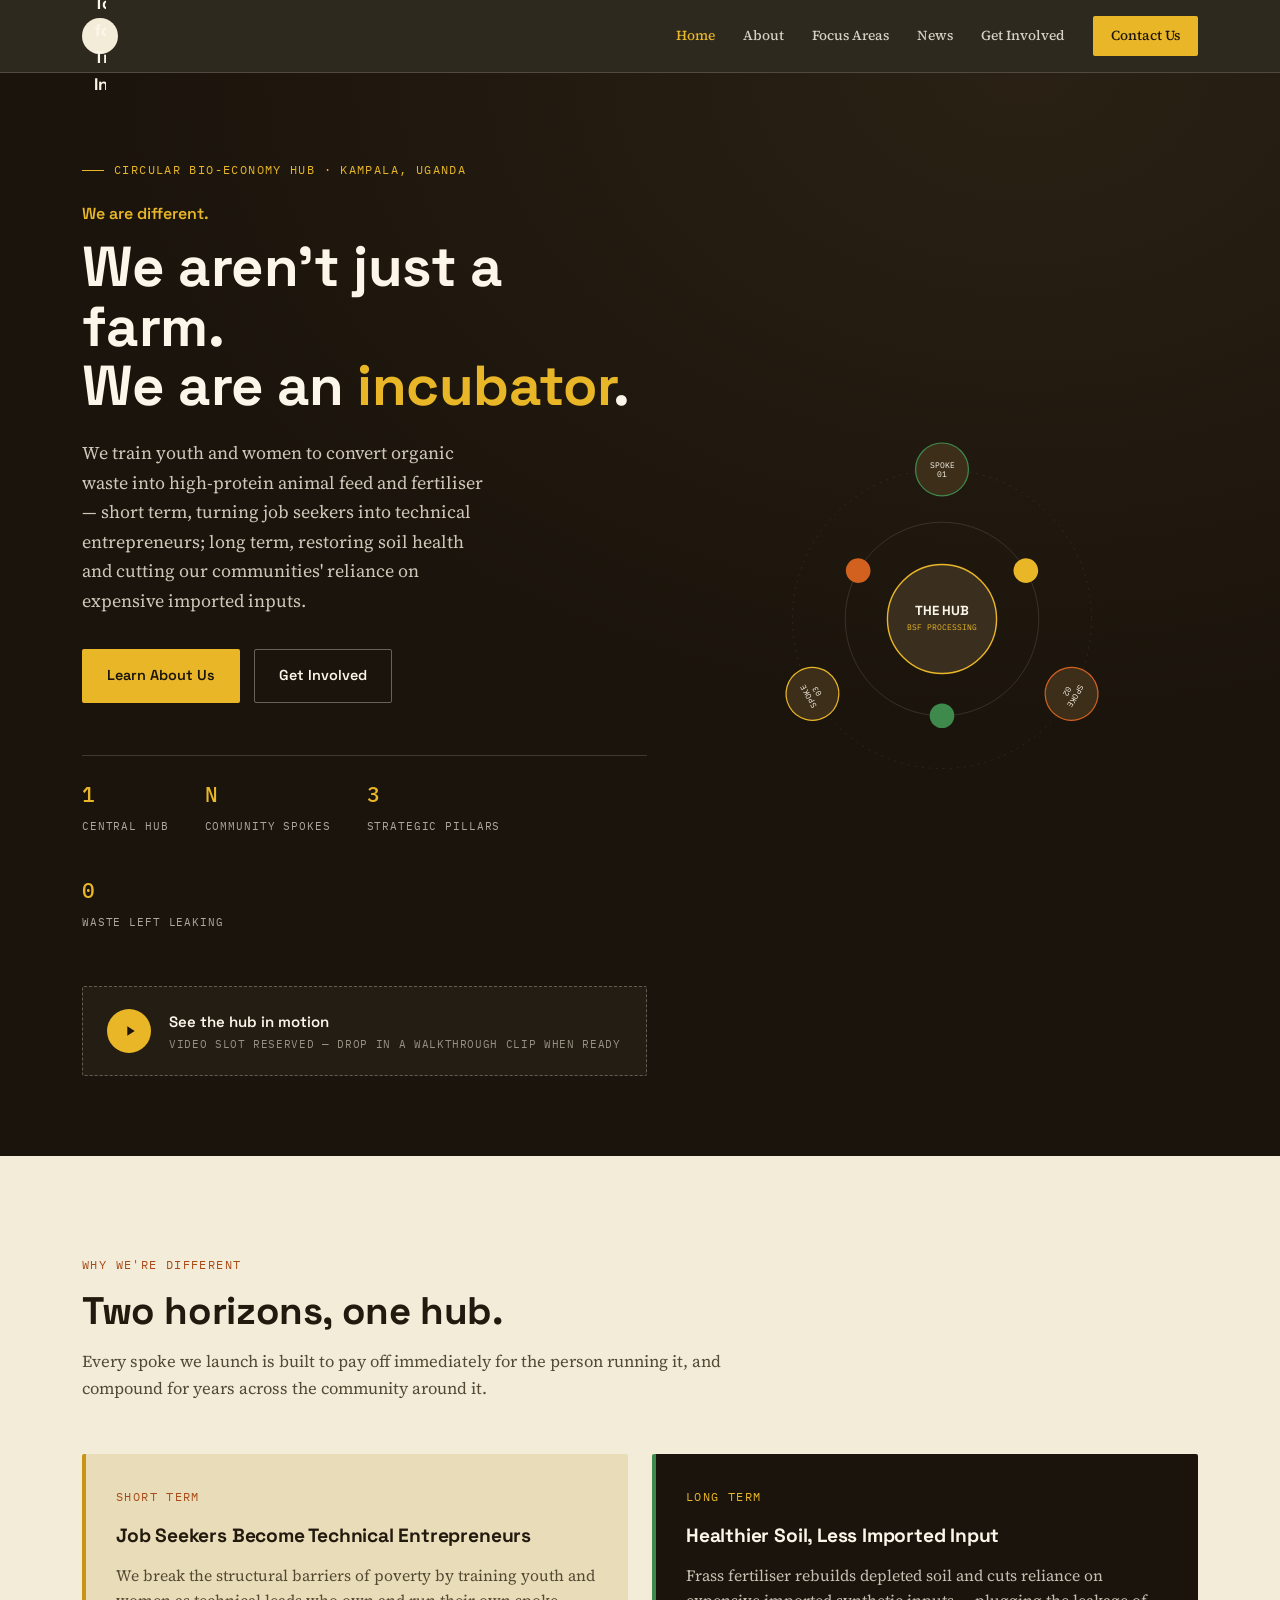
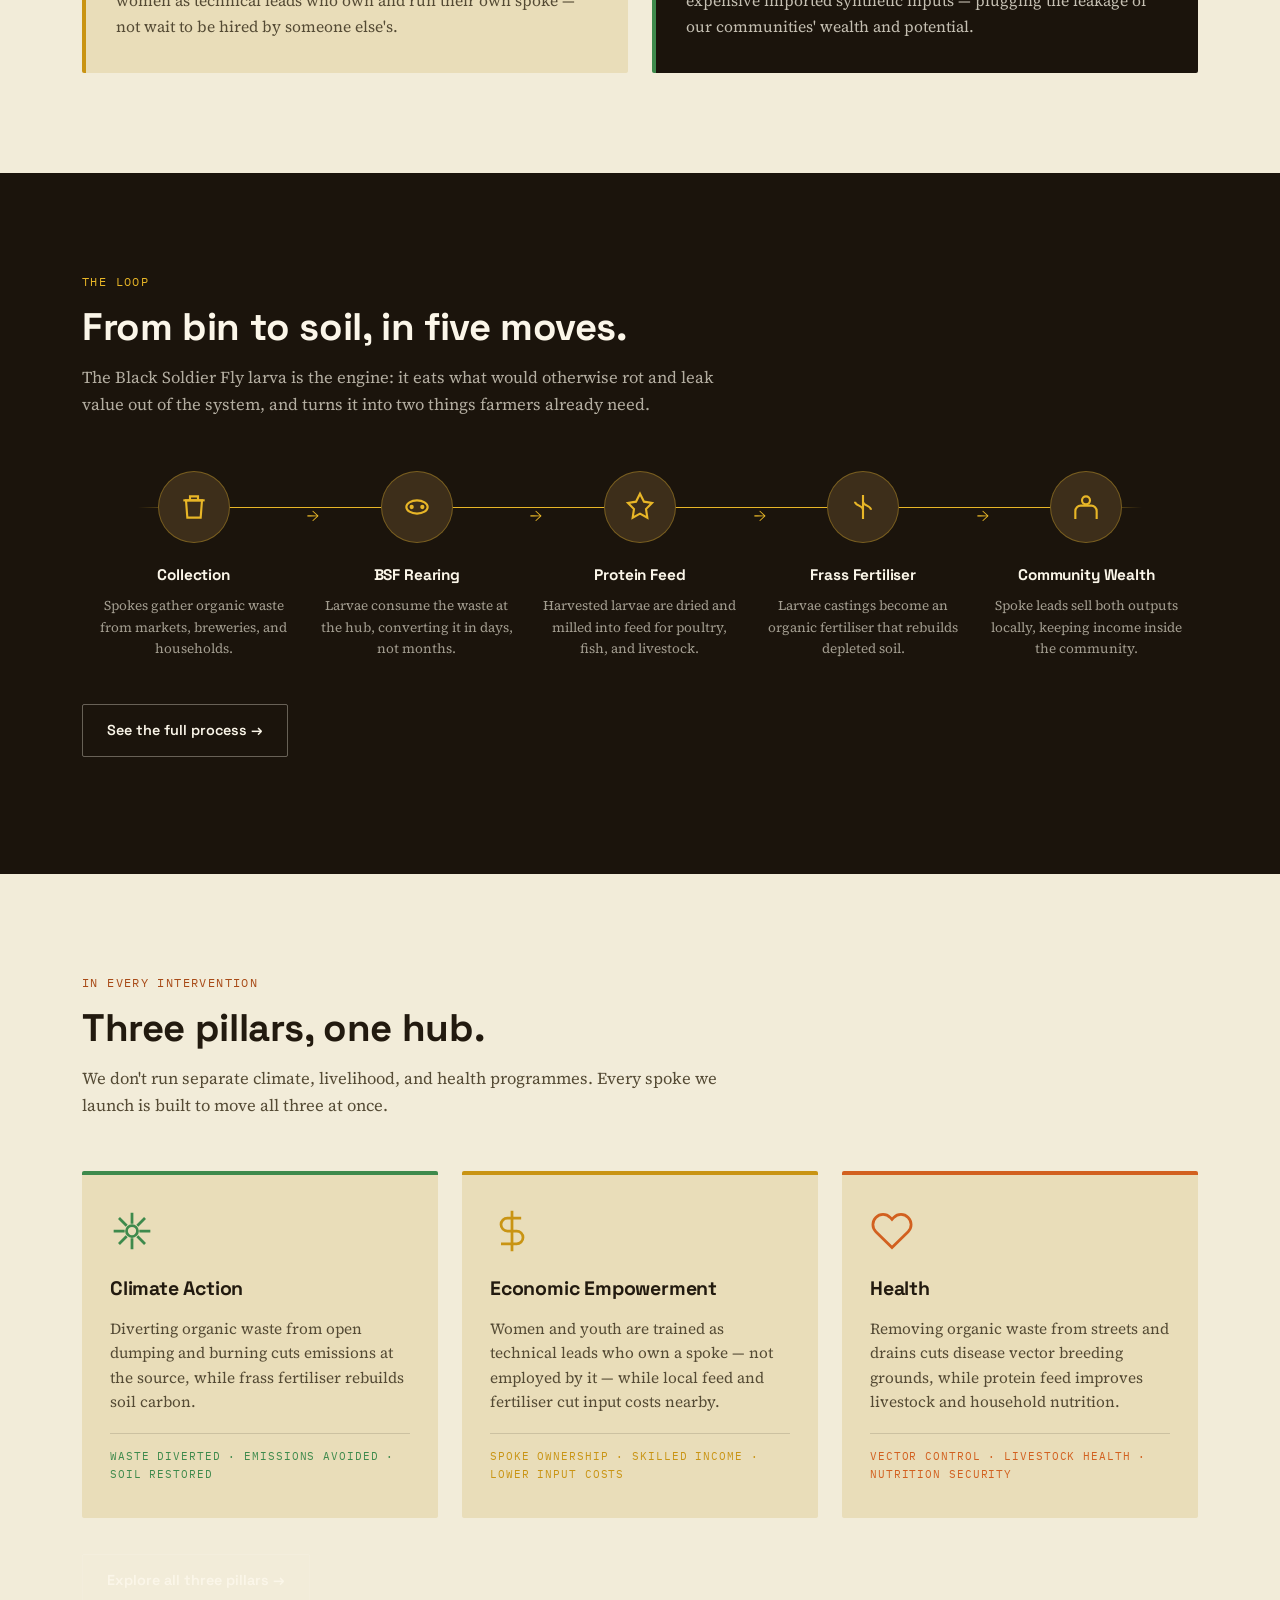
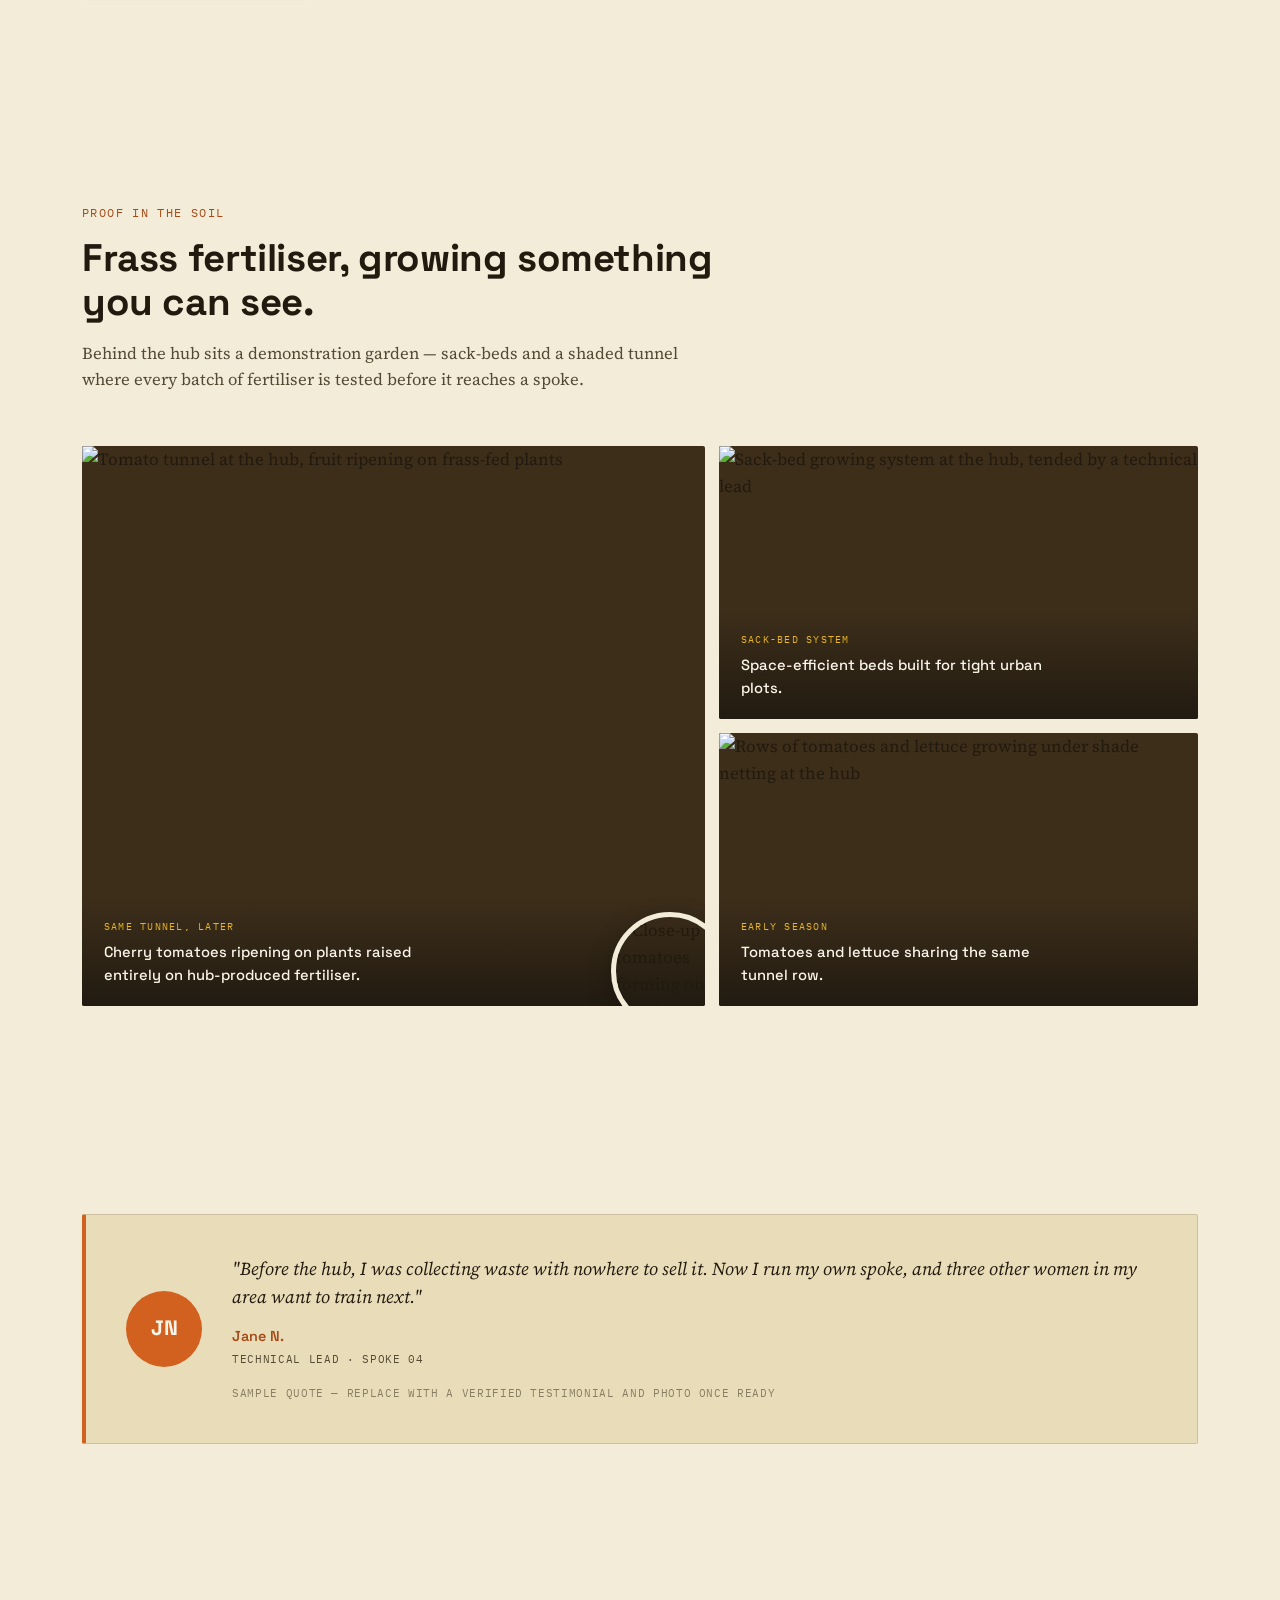
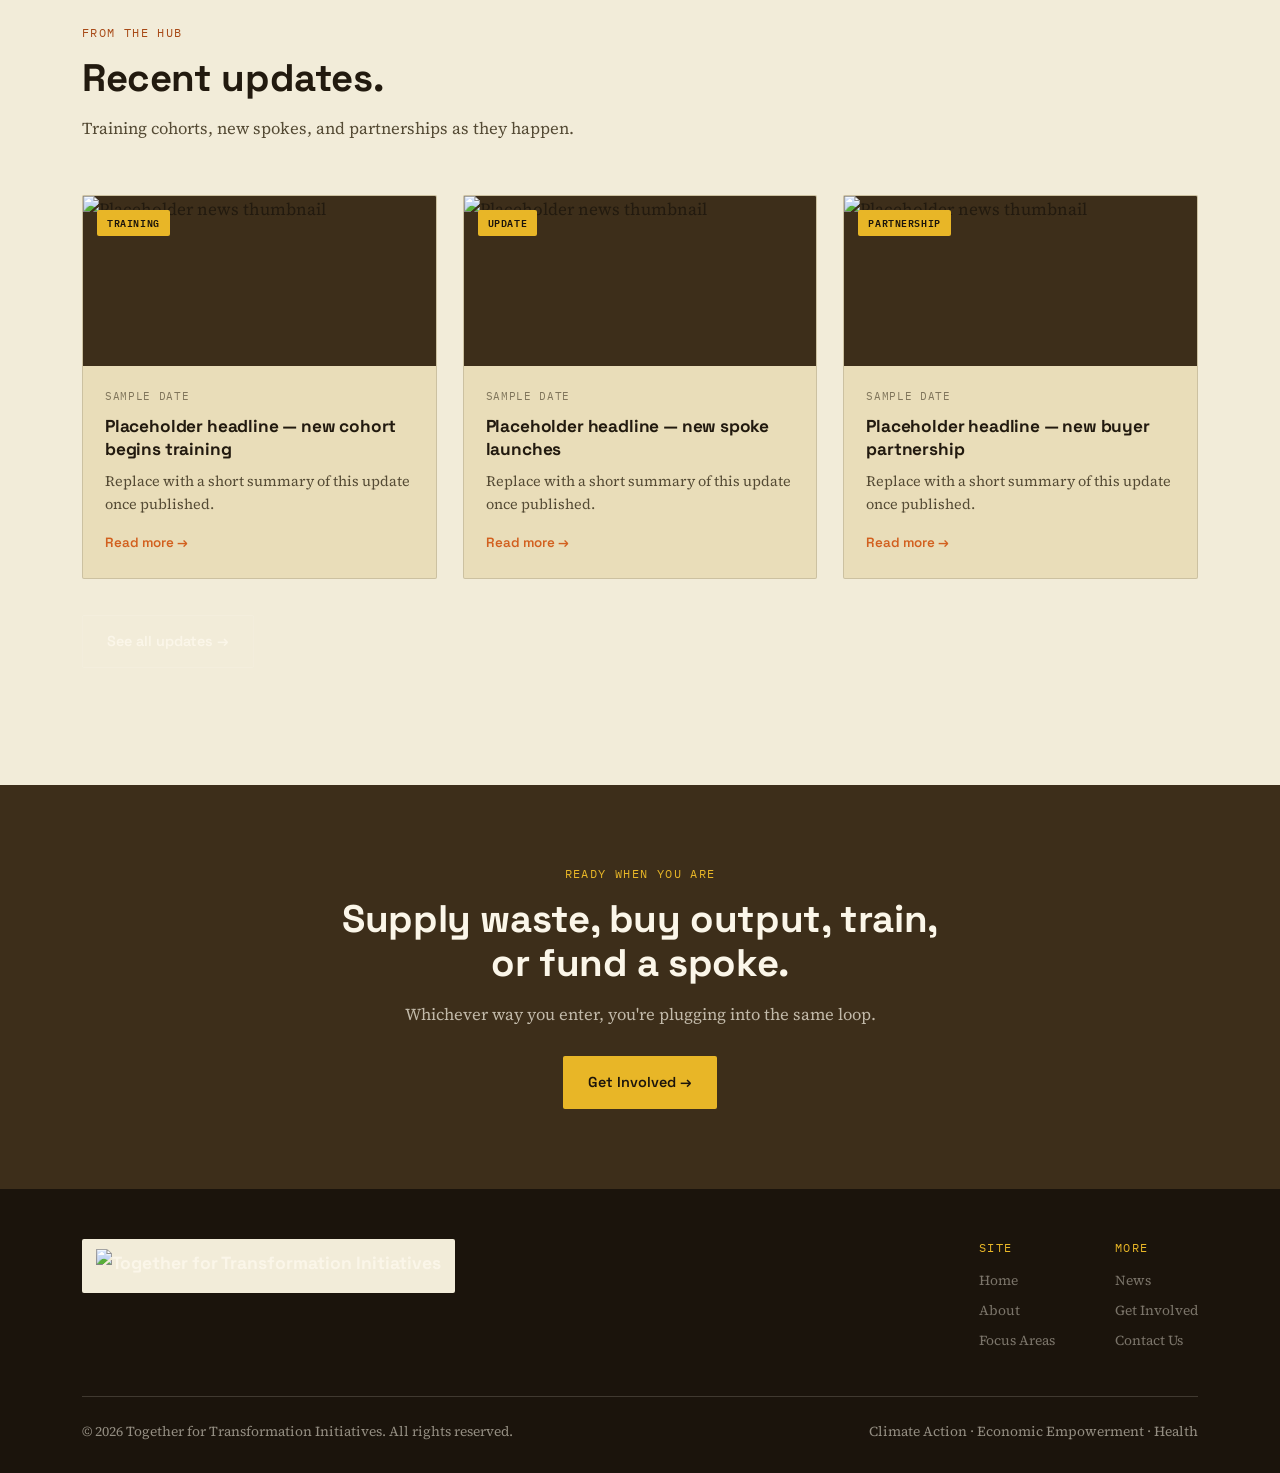
==== index.html @ a58166a5 "Add files via upload" ====
<!DOCTYPE html>
<html lang="en">
<head>
<meta charset="UTF-8">
<meta name="viewport" content="width=device-width, initial-scale=1.0">
<title>Together for Transformation Initiatives | Circular Bio-Economy Hub</title>
<meta name="description" content="TTI trains youth and women to convert organic waste into high-protein animal feed and fertiliser — turning job seekers into technical entrepreneurs.">
<link rel="stylesheet" href="styles.css">
</head>
<body>

<header class="site-nav">
  <div class="nav-inner">
    <a href="index.html" class="brand brand-full">
      <span class="mark-chip mark-chip-full"><img src="assets/logo-full-small.png" alt="Together for Transformation Initiatives"></span>
    </a>
    <button class="nav-toggle" id="navToggle" aria-label="Toggle menu">☰</button>
    <nav class="nav-links" id="navLinks">
      <a href="index.html" data-page="index.html">Home</a>
      <a href="about.html" data-page="about.html">About</a>
      <a href="focus-areas.html" data-page="focus-areas.html">Focus Areas</a>
      <a href="news.html" data-page="news.html">News</a>
      <a href="get-involved.html" data-page="get-involved.html">Get Involved</a>
      <a href="contact.html" data-page="contact.html" class="nav-cta">Contact Us</a>
    </nav>
  </div>
</header>

<!-- ================= HERO ================= -->
<section class="hero" id="top">
  <div class="hero-inner">
    <div>
      <span class="eyebrow mono">Circular Bio-Economy Hub · Kampala, Uganda</span>
      <p style="font-family:'Space Grotesk',sans-serif;font-weight:600;color:var(--gold);margin:0 0 10px;font-size:1rem;">We are different.</p>
      <h1>We aren't just a farm.<br>We are an <em>incubator</em>.</h1>
      <p class="lede">We train youth and women to convert organic waste into high-protein animal feed and fertiliser — short term, turning job seekers into technical entrepreneurs; long term, restoring soil health and cutting our communities' reliance on expensive imported inputs.</p>
      <div class="hero-ctas">
        <a href="about.html" class="btn btn-primary">Learn About Us</a>
        <a href="get-involved.html" class="btn btn-ghost">Get Involved</a>
      </div>
      <div class="hero-strip">
        <div><span class="num">1</span><span class="lbl">Central Hub</span></div>
        <div><span class="num">N</span><span class="lbl">Community Spokes</span></div>
        <div><span class="num">3</span><span class="lbl">Strategic Pillars</span></div>
        <div><span class="num">0</span><span class="lbl">Waste Left Leaking</span></div>
      </div>

      <div class="video-slot" title="Reserved spot — add a short clip of the hub or a spoke in action">
        <span class="play-badge"><svg viewBox="0 0 24 24" fill="#1B140C"><path d="M8 5v14l11-7z"/></svg></span>
        <span class="vs-copy">
          <strong>See the hub in motion</strong>
          <span>Video slot reserved — drop in a walkthrough clip when ready</span>
        </span>
      </div>
    </div>

    <div class="radial-wrap">
      <svg viewBox="0 0 500 500">
        <circle cx="250" cy="250" r="170" fill="none" stroke="rgba(245,240,225,0.1)" stroke-dasharray="2 6"/>
        <circle cx="250" cy="250" r="110" fill="none" stroke="rgba(245,240,225,0.14)"/>
        <circle cx="250" cy="250" r="62" fill="#3A2E1F" stroke="#E8B627" stroke-width="1.6"/>
        <text x="250" y="245" text-anchor="middle" fill="#FBF6E9" font-family="Space Grotesk" font-weight="700" font-size="15">THE HUB</text>
        <text x="250" y="263" text-anchor="middle" fill="#E8B627" font-family="IBM Plex Mono" font-size="9">BSF PROCESSING</text>

        <g class="spoke-orbit">
          <g transform="translate(250,80)">
            <circle r="30" fill="#3D2E1A" stroke="#3E8A4C" stroke-width="1.4"/>
            <g class="counter-rotate">
              <text text-anchor="middle" dy="-2" fill="#FBF6E9" font-family="IBM Plex Mono" font-size="9">SPOKE</text>
              <text text-anchor="middle" dy="9" fill="#FBF6E9" font-family="IBM Plex Mono" font-size="9">01</text>
            </g>
          </g>
        </g>
        <g class="spoke-orbit" style="transform:rotate(120deg);transform-origin:250px 250px;">
          <g transform="translate(250,80)">
            <circle r="30" fill="#3D2E1A" stroke="#D2601F" stroke-width="1.4"/>
            <g class="counter-rotate">
              <text text-anchor="middle" dy="-2" fill="#FBF6E9" font-family="IBM Plex Mono" font-size="9">SPOKE</text>
              <text text-anchor="middle" dy="9" fill="#FBF6E9" font-family="IBM Plex Mono" font-size="9">02</text>
            </g>
          </g>
        </g>
        <g class="spoke-orbit" style="transform:rotate(240deg);transform-origin:250px 250px;">
          <g transform="translate(250,80)">
            <circle r="30" fill="#3D2E1A" stroke="#E8B627" stroke-width="1.4"/>
            <g class="counter-rotate">
              <text text-anchor="middle" dy="-2" fill="#FBF6E9" font-family="IBM Plex Mono" font-size="9">SPOKE</text>
              <text text-anchor="middle" dy="9" fill="#FBF6E9" font-family="IBM Plex Mono" font-size="9">03</text>
            </g>
          </g>
        </g>

        <g class="spoke-orbit reverse" style="transform:rotate(60deg);transform-origin:250px 250px;">
          <g transform="translate(250,140)"><circle r="14" fill="#E8B627"/></g>
        </g>
        <g class="spoke-orbit reverse" style="transform:rotate(180deg);transform-origin:250px 250px;">
          <g transform="translate(250,140)"><circle r="14" fill="#3E8A4C"/></g>
        </g>
        <g class="spoke-orbit reverse" style="transform:rotate(300deg);transform-origin:250px 250px;">
          <g transform="translate(250,140)"><circle r="14" fill="#D2601F"/></g>
        </g>
      </svg>
    </div>
  </div>
</section>

<!-- ================= WHY WE'RE DIFFERENT ================= -->
<section class="pad">
  <div class="wrap">
    <div class="section-head reveal">
      <span class="mono">Why We're Different</span>
      <h2>Two horizons, one hub.</h2>
      <p>Every spoke we launch is built to pay off immediately for the person running it, and compound for years across the community around it.</p>
    </div>
    <div class="term-grid">
      <div class="term-card short reveal">
        <span class="mono">Short Term</span>
        <h3>Job Seekers Become Technical Entrepreneurs</h3>
        <p>We break the structural barriers of poverty by training youth and women as technical leads who own and run their own spoke — not wait to be hired by someone else's.</p>
      </div>
      <div class="term-card long reveal">
        <span class="mono">Long Term</span>
        <h3>Healthier Soil, Less Imported Input</h3>
        <p>Frass fertiliser rebuilds depleted soil and cuts reliance on expensive imported synthetic inputs — plugging the leakage of our communities' wealth and potential.</p>
      </div>
    </div>
  </div>
</section>

<!-- ================= PROCESS TEASER ================= -->
<section class="pad process-dark">
  <div class="wrap">
    <div class="section-head reveal">
      <span class="mono">The Loop</span>
      <h2>From bin to soil, in five moves.</h2>
      <p>The Black Soldier Fly larva is the engine: it eats what would otherwise rot and leak value out of the system, and turns it into two things farmers already need.</p>
    </div>

    <div class="process-flow">
      <div class="flow-step reveal">
        <div class="flow-icon"><svg viewBox="0 0 24 24" fill="none" stroke="#E8B627" stroke-width="1.6"><path d="M6 7h12l-1 13H7L6 7z"/><path d="M9 7V4h6v3"/><path d="M4 7h16"/></svg></div>
        <h4>Collection</h4>
        <p>Spokes gather organic waste from markets, breweries, and households.</p>
        <span class="flow-arrow">→</span>
      </div>
      <div class="flow-step reveal">
        <div class="flow-icon"><svg viewBox="0 0 24 24" fill="none" stroke="#E8B627" stroke-width="1.6"><ellipse cx="12" cy="12" rx="8" ry="5"/><circle cx="8" cy="12" r="0.8" fill="#E8B627"/><circle cx="16" cy="12" r="0.8" fill="#E8B627"/></svg></div>
        <h4>BSF Rearing</h4>
        <p>Larvae consume the waste at the hub, converting it in days, not months.</p>
        <span class="flow-arrow">→</span>
      </div>
      <div class="flow-step reveal">
        <div class="flow-icon"><svg viewBox="0 0 24 24" fill="none" stroke="#E8B627" stroke-width="1.6"><path d="M12 2l3 6 6 1-4.5 4.5L17.5 20 12 17l-5.5 3 1-6.5L3 9l6-1 3-6z"/></svg></div>
        <h4>Protein Feed</h4>
        <p>Harvested larvae are dried and milled into feed for poultry, fish, and livestock.</p>
        <span class="flow-arrow">→</span>
      </div>
      <div class="flow-step reveal">
        <div class="flow-icon"><svg viewBox="0 0 24 24" fill="none" stroke="#E8B627" stroke-width="1.6"><path d="M12 3v18M6 8c0 3 6 3 6 6M18 14c0-3-6-3-6-6"/></svg></div>
        <h4>Frass Fertiliser</h4>
        <p>Larvae castings become an organic fertiliser that rebuilds depleted soil.</p>
        <span class="flow-arrow">→</span>
      </div>
      <div class="flow-step reveal">
        <div class="flow-icon"><svg viewBox="0 0 24 24" fill="none" stroke="#E8B627" stroke-width="1.6"><path d="M4 21v-6a4 4 0 014-4h8a4 4 0 014 4v6"/><circle cx="12" cy="7" r="3"/></svg></div>
        <h4>Community Wealth</h4>
        <p>Spoke leads sell both outputs locally, keeping income inside the community.</p>
      </div>
    </div>
    <p class="reveal" style="margin-top:44px;"><a href="focus-areas.html" class="btn btn-ghost">See the full process →</a></p>
  </div>
</section>

<!-- ================= PILLARS TEASER ================= -->
<section class="pad">
  <div class="wrap">
    <div class="section-head reveal">
      <span class="mono">In Every Intervention</span>
      <h2>Three pillars, one hub.</h2>
      <p>We don't run separate climate, livelihood, and health programmes. Every spoke we launch is built to move all three at once.</p>
    </div>

    <div class="pillars-grid">
      <div class="pillar-card climate reveal">
        <svg class="pillar-icon" viewBox="0 0 24 24" fill="none" stroke="currentColor" stroke-width="1.5"><path d="M12 2v6M12 16v6M4.9 4.9l4.2 4.2M14.9 14.9l4.2 4.2M2 12h6M16 12h6M4.9 19.1l4.2-4.2M14.9 9.1l4.2-4.2"/><circle cx="12" cy="12" r="3"/></svg>
        <h3>Climate Action</h3>
        <p>Diverting organic waste from open dumping and burning cuts emissions at the source, while frass fertiliser rebuilds soil carbon.</p>
        <span class="pillar-tag">Waste diverted · Emissions avoided · Soil restored</span>
      </div>
      <div class="pillar-card economic reveal">
        <svg class="pillar-icon" viewBox="0 0 24 24" fill="none" stroke="currentColor" stroke-width="1.5"><path d="M12 1v22M17 5H9.5a3.5 3.5 0 000 7h5a3.5 3.5 0 010 7H6"/></svg>
        <h3>Economic Empowerment</h3>
        <p>Women and youth are trained as technical leads who own a spoke — not employed by it — while local feed and fertiliser cut input costs nearby.</p>
        <span class="pillar-tag">Spoke ownership · Skilled income · Lower input costs</span>
      </div>
      <div class="pillar-card health reveal">
        <svg class="pillar-icon" viewBox="0 0 24 24" fill="none" stroke="currentColor" stroke-width="1.5"><path d="M20.8 4.6a5.5 5.5 0 00-7.8 0L12 5.7l-1-1.1a5.5 5.5 0 10-7.8 7.8L12 21l8.8-8.6a5.5 5.5 0 000-7.8z"/></svg>
        <h3>Health</h3>
        <p>Removing organic waste from streets and drains cuts disease vector breeding grounds, while protein feed improves livestock and household nutrition.</p>
        <span class="pillar-tag">Vector control · Livestock health · Nutrition security</span>
      </div>
    </div>
    <p class="reveal" style="margin-top:36px;"><a href="focus-areas.html" class="btn btn-ghost">Explore all three pillars →</a></p>
  </div>
</section>

<!-- ================= GALLERY ================= -->
<section class="pad tight gallery-wrap">
  <div class="wrap">
    <div class="section-head reveal">
      <span class="mono">Proof In The Soil</span>
      <h2>Frass fertiliser, growing something you can see.</h2>
      <p>Behind the hub sits a demonstration garden — sack-beds and a shaded tunnel where every batch of fertiliser is tested before it reaches a spoke.</p>
    </div>

    <div class="gallery-grid reveal">
      <div class="g-item g-main">
        <img src="assets/farm-rows-ripe.jpg" alt="Tomato tunnel at the hub, fruit ripening on frass-fed plants">
        <div class="g-caption">
          <span class="mono">Same Tunnel, Later</span>
          <p>Cherry tomatoes ripening on plants raised entirely on hub-produced fertiliser.</p>
        </div>
        <div class="g-badge"><img src="assets/tomato-closeup.jpg" alt="Close-up of tomatoes forming on the vine"></div>
      </div>
      <div class="g-item">
        <img src="assets/farm-grow-bags.jpg" alt="Sack-bed growing system at the hub, tended by a technical lead">
        <div class="g-caption">
          <span class="mono">Sack-Bed System</span>
          <p>Space-efficient beds built for tight urban plots.</p>
        </div>
      </div>
      <div class="g-item">
        <img src="assets/farm-rows-day.jpg" alt="Rows of tomatoes and lettuce growing under shade netting at the hub">
        <div class="g-caption">
          <span class="mono">Early Season</span>
          <p>Tomatoes and lettuce sharing the same tunnel row.</p>
        </div>
      </div>
    </div>
  </div>
</section>

<!-- ================= TESTIMONIAL ================= -->
<section class="pad tight">
  <div class="wrap">
    <div class="testimonial reveal">
      <div class="testimonial-avatar">JN</div>
      <div>
        <blockquote>"Before the hub, I was collecting waste with nowhere to sell it. Now I run my own spoke, and three other women in my area want to train next."</blockquote>
        <cite>Jane N.</cite>
        <span class="role">Technical Lead · Spoke 04</span>
        <div class="testimonial-flag">Sample quote — replace with a verified testimonial and photo once ready</div>
      </div>
    </div>
  </div>
</section>

<!-- ================= NEWS TEASER ================= -->
<section class="pad">
  <div class="wrap">
    <div class="section-head reveal">
      <span class="mono">From The Hub</span>
      <h2>Recent updates.</h2>
      <p>Training cohorts, new spokes, and partnerships as they happen.</p>
    </div>
    <div class="news-grid">
      <div class="news-card reveal">
        <div class="news-thumb"><img src="assets/farm-grow-bags.jpg" alt="Placeholder news thumbnail"><span class="news-cat">Training</span></div>
        <div class="news-body">
          <span class="news-date">Sample date</span>
          <h3>Placeholder headline — new cohort begins training</h3>
          <p>Replace with a short summary of this update once published.</p>
          <a class="link" href="news.html">Read more →</a>
        </div>
      </div>
      <div class="news-card reveal">
        <div class="news-thumb"><img src="assets/farm-rows-day.jpg" alt="Placeholder news thumbnail"><span class="news-cat">Update</span></div>
        <div class="news-body">
          <span class="news-date">Sample date</span>
          <h3>Placeholder headline — new spoke launches</h3>
          <p>Replace with a short summary of this update once published.</p>
          <a class="link" href="news.html">Read more →</a>
        </div>
      </div>
      <div class="news-card reveal">
        <div class="news-thumb"><img src="assets/farm-rows-ripe.jpg" alt="Placeholder news thumbnail"><span class="news-cat">Partnership</span></div>
        <div class="news-body">
          <span class="news-date">Sample date</span>
          <h3>Placeholder headline — new buyer partnership</h3>
          <p>Replace with a short summary of this update once published.</p>
          <a class="link" href="news.html">Read more →</a>
        </div>
      </div>
    </div>
    <p class="reveal" style="margin-top:36px;"><a href="news.html" class="btn btn-ghost">See all updates →</a></p>
  </div>
</section>

<!-- ================= GET INVOLVED CTA ================= -->
<section class="pad tight impact">
  <div class="wrap" style="text-align:center;">
    <div class="section-head reveal" style="margin:0 auto 28px;text-align:center;">
      <span class="mono">Ready When You Are</span>
      <h2>Supply waste, buy output, train, or fund a spoke.</h2>
      <p style="margin-left:auto;margin-right:auto;">Whichever way you enter, you're plugging into the same loop.</p>
    </div>
    <a href="get-involved.html" class="btn btn-primary reveal">Get Involved →</a>
  </div>
</section>

<footer>
  <div class="wrap">
    <div class="footer-top">
      <div class="footer-brand">
        <span class="chip"><img src="assets/logo-full-small.png" alt="Together for Transformation Initiatives"></span>
      </div>
      <div class="footer-cols">
        <div class="footer-col">
          <span class="mono">Site</span>
          <a href="index.html">Home</a>
          <a href="about.html">About</a>
          <a href="focus-areas.html">Focus Areas</a>
        </div>
        <div class="footer-col">
          <span class="mono">More</span>
          <a href="news.html">News</a>
          <a href="get-involved.html">Get Involved</a>
          <a href="contact.html">Contact Us</a>
        </div>
      </div>
    </div>
    <div class="footer-bottom">
      <span>© 2026 Together for Transformation Initiatives. All rights reserved.</span>
      <span>Climate Action · Economic Empowerment · Health</span>
    </div>
  </div>
</footer>

<script src="script.js"></script>
</body>
</html>
---- styles.css ----
@import url('https://fonts.googleapis.com/css2?family=Space+Grotesk:wght@500;600;700&family=Source+Serif+4:opsz,wght@8..60,400;8..60,500;8..60,600&family=IBM+Plex+Mono:wght@400;500&display=swap');

:root{
  --soil-black:#1B140C;
  --soil-brown:#3D2E1A;
  --oat:#F2ECD9;
  --oat-deep:#E9DDB9;
  --gold:#E8B627;
  --gold-deep:#C99413;
  --green:#3E8A4C;
  --green-deep:#2C6B38;
  --sienna:#D2601F;
  --sienna-deep:#A84A17;
  --cream-text:#FBF6E9;
  --ink:#221A0F;
  --ink-soft:#544A34;
  --line:rgba(34,26,15,0.14);
  --line-dark:rgba(251,246,233,0.16);
}

*{box-sizing:border-box;}
html{scroll-behavior:smooth;}
body{
  margin:0;
  background:var(--oat);
  color:var(--ink);
  font-family:'Source Serif 4', serif;
  font-size:17px;
  line-height:1.6;
  -webkit-font-smoothing:antialiased;
}
h1,h2,h3,h4,.display{
  font-family:'Space Grotesk', sans-serif;
  letter-spacing:-0.01em;
  margin:0;
  color:inherit;
}
.mono{
  font-family:'IBM Plex Mono', monospace;
  text-transform:uppercase;
  letter-spacing:0.12em;
  font-size:0.72rem;
}
a{color:inherit;text-decoration:none;}
img,svg{display:block;max-width:100%;}
.wrap{max-width:1180px;margin:0 auto;padding:0 32px;}
section{position:relative;}

/* ---------- NAV ---------- */
header.site-nav{
  position:sticky;top:0;z-index:100;
  background:rgba(30,24,16,0.92);
  backdrop-filter:blur(8px);
  border-bottom:1px solid var(--line-dark);
}
.nav-inner{
  max-width:1180px;margin:0 auto;padding:16px 32px;
  display:flex;align-items:center;justify-content:space-between;
  color:var(--cream-text);
}
.brand{display:flex;align-items:center;gap:10px;font-family:'Space Grotesk',sans-serif;font-weight:700;font-size:1.05rem;color:var(--cream-text);}
.brand .mark-chip{
  width:36px;height:36px;border-radius:50%;background:var(--oat);
  display:flex;align-items:center;justify-content:center;flex-shrink:0;
}
.brand .mark-chip img{width:22px;height:auto;}
.mark-chip-full{width:auto;height:auto;border-radius:2px;padding:8px 12px;background:var(--oat);}
.mark-chip-full img{height:26px;width:auto;}
@media(max-width:500px){.mark-chip-full img{height:22px;}}
.nav-links{display:flex;gap:28px;align-items:center;}
.nav-links a{font-size:0.86rem;font-weight:500;color:var(--cream-text);opacity:0.82;transition:opacity .2s;}
.nav-links a:hover{opacity:1;}
.nav-cta{
  background:var(--gold);color:var(--soil-black)!important;opacity:1!important;
  padding:9px 18px;border-radius:2px;font-weight:600;font-size:0.82rem;
}
.nav-toggle{display:none;background:none;border:none;color:var(--cream-text);font-size:1.4rem;cursor:pointer;}

@media(max-width:860px){
  .nav-links{
    position:fixed;top:64px;left:0;right:0;background:var(--soil-black);
    flex-direction:column;align-items:flex-start;padding:22px 32px 30px;
    gap:18px;border-bottom:1px solid var(--line-dark);
    transform:translateY(-130%);transition:transform .3s ease;
  }
  .nav-links.open{transform:translateY(0);}
  .nav-toggle{display:block;}
}

/* ---------- HERO ---------- */
.hero{
  background:radial-gradient(120% 100% at 80% 0%, #2A2114 0%, var(--soil-black) 60%);
  color:var(--cream-text);
  overflow:hidden;
}
.hero-inner{
  max-width:1180px;margin:0 auto;padding:88px 32px 80px;
  display:grid;grid-template-columns:1.05fr 0.95fr;gap:40px;align-items:center;
}
.eyebrow{
  color:var(--gold);display:flex;align-items:center;gap:10px;margin-bottom:22px;
}
.eyebrow::before{content:"";width:22px;height:1px;background:var(--gold);display:inline-block;}
.hero h1{
  font-size:clamp(2.3rem,4.4vw,3.6rem);
  font-weight:700;line-height:1.06;
  color:var(--cream-text);
}
.hero h1 em{
  font-style:normal;color:var(--gold);
}
.hero p.lede{
  font-family:'Source Serif 4',serif;font-size:1.12rem;line-height:1.65;
  color:rgba(245,240,225,0.82);margin-top:22px;max-width:46ch;
}
.hero-ctas{display:flex;gap:14px;margin-top:34px;flex-wrap:wrap;}
.btn{
  display:inline-flex;align-items:center;gap:8px;
  padding:14px 24px;font-family:'Space Grotesk',sans-serif;font-weight:600;font-size:0.9rem;
  border-radius:2px;cursor:pointer;border:1px solid transparent;transition:transform .18s,background .18s;
}
.btn:hover{transform:translateY(-1px);}
.btn-primary{background:var(--gold);color:var(--soil-black);}
.btn-primary:hover{background:#e3b937;}
.btn-ghost{border-color:rgba(245,240,225,0.35);color:var(--cream-text);}
.btn-ghost:hover{border-color:var(--gold);color:var(--gold);}
.btn-dark{background:var(--soil-black);color:var(--cream-text);}
.btn-dark:hover{background:#000;}

.hero-strip{
  margin-top:52px;display:flex;gap:36px;flex-wrap:wrap;
  border-top:1px solid var(--line-dark);padding-top:22px;
}
.hero-strip div{font-family:'IBM Plex Mono',monospace;}
.hero-strip .num{color:var(--gold);font-size:1.3rem;display:block;font-weight:500;}
.hero-strip .lbl{font-size:0.68rem;letter-spacing:0.08em;text-transform:uppercase;opacity:0.65;}

/* ---------- RADIAL DIAGRAM (signature element) ---------- */
.radial-wrap{position:relative;display:flex;align-items:center;justify-content:center;}
.radial-wrap svg{width:100%;height:auto;max-width:440px;}
.spoke-orbit{
  transform-origin:250px 250px;
  animation:spin 60s linear infinite;
}
.spoke-orbit.reverse{animation:spin-rev 80s linear infinite;}
@keyframes spin{from{transform:rotate(0deg);}to{transform:rotate(360deg);}}
@keyframes spin-rev{from{transform:rotate(360deg);}to{transform:rotate(0deg);}}
.spoke-node text, .hub-label{
  transform-box:fill-box;transform-origin:center;
}
.counter-rotate{animation:spin-rev 60s linear infinite;transform-origin:250px 250px;}
.counter-rotate.rev2{animation:spin 80s linear infinite;}

@media (prefers-reduced-motion:reduce){
  .spoke-orbit,.spoke-orbit.reverse,.counter-rotate,.counter-rotate.rev2{animation:none;}
}

@media(max-width:900px){
  .hero-inner{grid-template-columns:1fr;padding-top:56px;}
  .radial-wrap{order:-1;margin-bottom:8px;}
  .radial-wrap svg{max-width:300px;}
}

/* ---------- SECTION HEADERS ---------- */
.section-head{max-width:640px;margin-bottom:52px;}
.section-head .mono{color:var(--sienna-deep);margin-bottom:14px;display:block;}
.section-head h2{font-size:clamp(1.7rem,3vw,2.4rem);font-weight:700;line-height:1.15;}
.section-head p{margin-top:16px;color:var(--ink-soft);font-size:1.04rem;}
section.pad{padding:100px 0;}
section.pad.tight{padding:80px 0;}

/* ---------- MODEL / ABOUT ---------- */
.model-grid{display:grid;grid-template-columns:1fr 1fr;gap:60px;align-items:start;}
.model-grid p{margin:0 0 16px;color:var(--ink-soft);}
.model-grid h3{font-size:1.3rem;margin-bottom:14px;}
.hub-spoke-explain{
  display:grid;grid-template-columns:1fr 1fr;gap:16px;margin-top:28px;
}
.mini-card{
  background:var(--oat-deep);border:1px solid var(--line);padding:20px;border-radius:2px;
}
.mini-card .mono{color:var(--sienna-deep);margin-bottom:8px;display:block;}
.mini-card h4{font-size:1.02rem;margin-bottom:6px;}
.mini-card p{font-size:0.92rem;margin:0;}

@media(max-width:860px){
  .model-grid{grid-template-columns:1fr;}
  .hub-spoke-explain{grid-template-columns:1fr;}
}

/* ---------- PROCESS ---------- */
.process-dark{background:var(--soil-black);color:var(--cream-text);}
.process-dark .section-head .mono{color:var(--gold);}
.process-dark .section-head p{color:rgba(245,240,225,0.7);}
.process-flow{
  display:grid;grid-template-columns:repeat(5,1fr);gap:0;position:relative;margin-top:10px;
}
.process-flow::before{
  content:"";position:absolute;top:36px;left:5%;right:5%;height:1px;
  background:linear-gradient(90deg, transparent, var(--gold) 8%, var(--gold) 92%, transparent);
  z-index:0;
}
.flow-step{position:relative;z-index:1;padding:0 10px;text-align:center;}
.flow-icon{
  width:72px;height:72px;border-radius:50%;background:var(--soil-brown);
  border:1px solid rgba(212,168,40,0.4);
  display:flex;align-items:center;justify-content:center;margin:0 auto 20px;
}
.flow-icon svg{width:32px;height:32px;}
.flow-step h4{font-size:0.96rem;margin-bottom:8px;color:var(--cream-text);}
.flow-step p{font-size:0.84rem;color:rgba(245,240,225,0.62);margin:0;}
.flow-arrow{position:absolute;top:30px;right:-14px;color:var(--gold);font-size:1.1rem;z-index:2;}

@media(max-width:860px){
  .process-flow{grid-template-columns:1fr;gap:36px;}
  .process-flow::before{display:none;}
  .flow-arrow{display:none;}
}

/* ---------- PILLARS ---------- */
.pillars-grid{display:grid;grid-template-columns:repeat(3,1fr);gap:24px;}
.pillar-card{
  border-top:4px solid var(--pillar-color);
  background:var(--oat-deep);padding:34px 28px;border-radius:2px;
  display:flex;flex-direction:column;height:100%;
}
.pillar-card.climate{--pillar-color:var(--green);}
.pillar-card.economic{--pillar-color:var(--gold-deep);}
.pillar-card.health{--pillar-color:var(--sienna);}
.pillar-icon{width:44px;height:44px;margin-bottom:20px;color:var(--pillar-color);}
.pillar-card h3{font-size:1.22rem;margin-bottom:12px;}
.pillar-card p{color:var(--ink-soft);font-size:0.96rem;margin:0 0 18px;flex-grow:1;}
.pillar-tag{
  font-family:'IBM Plex Mono',monospace;font-size:0.7rem;text-transform:uppercase;letter-spacing:0.08em;
  color:var(--pillar-color);border-top:1px solid var(--line);padding-top:14px;
}
@media(max-width:860px){.pillars-grid{grid-template-columns:1fr;}}

.pillars-intersect{
  margin-top:40px;text-align:center;font-family:'IBM Plex Mono',monospace;font-size:0.82rem;
  color:var(--ink-soft);padding:18px;border:1px dashed var(--line);
}

/* ---------- INCUBATOR ---------- */
.stages{display:grid;grid-template-columns:repeat(4,1fr);gap:0;counter-reset:stage;}
.stage{
  position:relative;padding:0 24px 0 0;border-right:1px solid var(--line);
}
.stage:last-child{border-right:none;padding-right:0;}
.stage-num{
  font-family:'Space Grotesk',sans-serif;font-weight:700;font-size:2.1rem;
  color:var(--oat-deep);-webkit-text-stroke:1.4px var(--ink);color:transparent;
  margin-bottom:14px;display:block;
}
.stage h4{font-size:1.05rem;margin-bottom:10px;}
.stage p{font-size:0.9rem;color:var(--ink-soft);margin:0;}
@media(max-width:860px){
  .stages{grid-template-columns:1fr;gap:32px;}
  .stage{border-right:none;border-left:2px solid var(--gold-deep);padding-left:20px;padding-right:0;}
}

.incubator-note{
  margin-top:48px;background:var(--soil-black);color:var(--cream-text);
  padding:32px;border-radius:2px;display:flex;gap:24px;align-items:flex-start;flex-wrap:wrap;
}
.incubator-note .mono{color:var(--gold);display:block;margin-bottom:10px;}
.incubator-note p{margin:0;max-width:60ch;color:rgba(245,240,225,0.8);}

/* ---------- TESTIMONIAL ---------- */
.testimonial{
  margin-top:48px;background:var(--oat-deep);border:1px solid var(--line);border-left:4px solid var(--sienna);
  padding:40px;border-radius:2px;display:grid;grid-template-columns:auto 1fr;gap:30px;align-items:center;
}
.testimonial-avatar{
  width:76px;height:76px;border-radius:50%;flex-shrink:0;
  background:var(--sienna);color:var(--cream-text);
  display:flex;align-items:center;justify-content:center;
  font-family:'Space Grotesk',sans-serif;font-weight:700;font-size:1.3rem;
}
.testimonial blockquote{margin:0 0 14px;font-size:1.14rem;line-height:1.55;font-style:italic;color:var(--ink);}
.testimonial cite{font-style:normal;font-family:'Space Grotesk',sans-serif;font-weight:600;font-size:0.9rem;color:var(--sienna-deep);display:block;}
.testimonial .role{font-family:'IBM Plex Mono',monospace;font-size:0.7rem;text-transform:uppercase;letter-spacing:0.06em;color:var(--ink-soft);display:block;margin-top:3px;}
.testimonial-flag{
  margin-top:16px;font-family:'IBM Plex Mono',monospace;font-size:0.68rem;text-transform:uppercase;letter-spacing:0.06em;
  color:var(--ink-soft);opacity:0.65;
}
@media(max-width:700px){.testimonial{grid-template-columns:1fr;text-align:left;padding:28px;}}

/* ---------- HERO VIDEO SLOT ---------- */
.video-slot{
  margin-top:52px;border:1px dashed rgba(245,240,225,0.3);border-radius:2px;
  padding:22px 24px;display:flex;align-items:center;gap:18px;
  background:rgba(245,240,225,0.04);cursor:pointer;transition:border-color .2s,background .2s;
}
.video-slot:hover{border-color:var(--gold);background:rgba(212,168,40,0.06);}
.video-slot .play-badge{
  width:44px;height:44px;border-radius:50%;background:var(--gold);flex-shrink:0;
  display:flex;align-items:center;justify-content:center;
}
.video-slot .play-badge svg{width:16px;height:16px;margin-left:2px;}
.video-slot .vs-copy{display:flex;flex-direction:column;gap:2px;}
.video-slot .vs-copy strong{font-family:'Space Grotesk',sans-serif;font-size:0.94rem;color:var(--cream-text);font-weight:600;}
.video-slot .vs-copy span{font-family:'IBM Plex Mono',monospace;font-size:0.68rem;text-transform:uppercase;letter-spacing:0.06em;color:rgba(245,240,225,0.55);}

/* ---------- ACCORDION (Get Involved) ---------- */
.accordion{border-top:1px solid var(--line);}
.acc-item{border-bottom:1px solid var(--line);}
.acc-trigger{
  width:100%;background:none;border:none;cursor:pointer;
  display:flex;align-items:center;justify-content:space-between;gap:20px;
  padding:26px 4px;text-align:left;font-family:'Space Grotesk',sans-serif;
}
.acc-trigger .acc-left{display:flex;align-items:center;gap:18px;}
.acc-trigger .acc-tag{font-family:'IBM Plex Mono',monospace;font-size:0.68rem;text-transform:uppercase;letter-spacing:0.08em;color:var(--sienna-deep);width:110px;flex-shrink:0;}
.acc-trigger h3{font-size:1.12rem;font-weight:600;color:var(--ink);}
.acc-trigger .acc-icon{
  width:28px;height:28px;border-radius:50%;border:1px solid var(--line);flex-shrink:0;
  display:flex;align-items:center;justify-content:center;position:relative;transition:transform .25s ease,background .25s ease;
}
.acc-trigger .acc-icon::before,.acc-trigger .acc-icon::after{
  content:"";position:absolute;background:var(--ink);border-radius:1px;
}
.acc-trigger .acc-icon::before{width:10px;height:1.4px;}
.acc-trigger .acc-icon::after{width:1.4px;height:10px;transition:opacity .2s ease;}
.acc-item.open .acc-trigger .acc-icon{background:var(--sienna);border-color:var(--sienna);}
.acc-item.open .acc-trigger .acc-icon::before,.acc-item.open .acc-trigger .acc-icon::after{background:var(--cream-text);}
.acc-item.open .acc-trigger .acc-icon::after{opacity:0;}
.acc-panel{max-height:0;overflow:hidden;transition:max-height .35s ease;}
.acc-panel-inner{padding:0 4px 28px 128px;}
.acc-panel-inner p{color:var(--ink-soft);font-size:0.96rem;margin:0 0 14px;max-width:56ch;}
.acc-panel-inner a.link{font-family:'Space Grotesk',sans-serif;font-weight:600;font-size:0.86rem;color:var(--sienna);}
.acc-panel-inner a.link:hover{text-decoration:underline;}
@media(max-width:700px){
  .acc-trigger .acc-tag{width:78px;font-size:0.62rem;}
  .acc-panel-inner{padding:0 4px 24px 4px;}
}

/* ---------- IMPACT ---------- */
.impact{background:var(--soil-brown);color:var(--cream-text);}
.impact .section-head .mono{color:var(--gold);}
.impact .section-head p{color:rgba(245,240,225,0.72);}
.impact-grid{display:grid;grid-template-columns:repeat(4,1fr);gap:1px;background:var(--line-dark);border:1px solid var(--line-dark);}
.impact-cell{background:var(--soil-brown);padding:34px 26px;}
.impact-cell .num{
  font-family:'Space Grotesk',sans-serif;font-weight:700;font-size:2.4rem;color:var(--gold);
  display:block;line-height:1;
}
.impact-cell .lbl{font-family:'IBM Plex Mono',monospace;font-size:0.72rem;text-transform:uppercase;letter-spacing:0.08em;
  color:rgba(245,240,225,0.65);margin-top:12px;display:block;}
.impact-caption{margin-top:20px;font-size:0.8rem;color:rgba(245,240,225,0.5);font-family:'IBM Plex Mono',monospace;}
@media(max-width:860px){.impact-grid{grid-template-columns:1fr 1fr;}}

/* ---------- GET INVOLVED ---------- */
.involve-grid{display:grid;grid-template-columns:1fr 1fr 1fr;gap:24px;margin-bottom:60px;}
.involve-card{
  border:1px solid var(--line);padding:30px 26px;border-radius:2px;background:var(--oat-deep);
  transition:border-color .2s;
}
.involve-card:hover{border-color:var(--sienna);}
.involve-card .mono{color:var(--sienna-deep);display:block;margin-bottom:12px;}
.involve-card h3{font-size:1.14rem;margin-bottom:10px;}
.involve-card p{font-size:0.92rem;color:var(--ink-soft);margin:0 0 18px;}
.involve-card a.link{font-family:'Space Grotesk',sans-serif;font-weight:600;font-size:0.86rem;color:var(--sienna);}
.involve-card a.link:hover{text-decoration:underline;}
@media(max-width:860px){.involve-grid{grid-template-columns:1fr;}}

.contact-block{
  display:grid;grid-template-columns:1fr 1fr;gap:60px;background:var(--soil-black);color:var(--cream-text);
  padding:56px;border-radius:2px;
}
.contact-block h3{font-size:1.5rem;margin-bottom:16px;}
.contact-block p{color:rgba(245,240,225,0.72);margin:0 0 24px;max-width:46ch;}
.contact-info div{margin-bottom:16px;}
.contact-info .mono{color:var(--gold);display:block;margin-bottom:4px;}
form.contact-form{display:flex;flex-direction:column;gap:14px;}
form.contact-form input,form.contact-form textarea,form.contact-form select{
  background:rgba(245,240,225,0.06);border:1px solid rgba(245,240,225,0.25);
  color:var(--cream-text);padding:13px 14px;font-family:'Source Serif 4',serif;font-size:0.94rem;border-radius:2px;
}
form.contact-form label{font-family:'IBM Plex Mono',monospace;font-size:0.68rem;text-transform:uppercase;letter-spacing:0.08em;
  color:rgba(245,240,225,0.6);margin-bottom:4px;display:block;}
form.contact-form textarea{resize:vertical;min-height:90px;}
form.contact-form button{margin-top:6px;align-self:flex-start;}
@media(max-width:860px){.contact-block{grid-template-columns:1fr;padding:36px 26px;}}

/* ---------- FOOTER ---------- */
footer{background:var(--soil-black);color:rgba(245,240,225,0.55);padding:50px 0 30px;font-size:0.86rem;}
.footer-top{display:flex;justify-content:space-between;align-items:flex-start;flex-wrap:wrap;gap:30px;padding-bottom:36px;border-bottom:1px solid var(--line-dark);}
.footer-brand{font-family:'Space Grotesk',sans-serif;color:var(--cream-text);font-weight:700;font-size:1.1rem;display:flex;align-items:center;gap:14px;}
.footer-brand .chip{background:var(--oat);border-radius:2px;padding:10px 14px;display:flex;align-items:center;}
.footer-brand .chip img{height:34px;width:auto;display:block;}

/* ---------- GALLERY ---------- */
.gallery-wrap{position:relative;}
.gallery-grid{
  display:grid;grid-template-columns:1.3fr 1fr;grid-template-rows:1fr 1fr;gap:14px;
  height:560px;
}
.g-item{position:relative;overflow:hidden;border-radius:2px;background:var(--soil-brown);}
.g-item img{width:100%;height:100%;object-fit:cover;display:block;transition:transform .5s ease;}
.g-item:hover img{transform:scale(1.04);}
.g-main{grid-row:1 / 3;}
.g-caption{
  position:absolute;left:0;right:0;bottom:0;padding:22px 22px 18px;
  background:linear-gradient(to top, rgba(30,24,16,0.88), transparent);
  color:var(--cream-text);
}
.g-caption .mono{color:var(--gold);display:block;margin-bottom:6px;font-size:0.65rem;}
.g-caption p{margin:0;font-size:0.92rem;font-family:'Space Grotesk',sans-serif;font-weight:500;max-width:32ch;}
.g-badge{
  position:absolute;width:118px;height:118px;border-radius:50%;overflow:hidden;
  border:5px solid var(--oat);box-shadow:0 8px 24px rgba(0,0,0,0.25);
  right:-24px;bottom:-24px;z-index:5;
}
.g-badge img{width:100%;height:100%;object-fit:cover;}
@media(max-width:860px){
  .gallery-grid{grid-template-columns:1fr;grid-template-rows:none;height:auto;}
  .g-main{height:340px;grid-row:auto;}
  .g-item:not(.g-main){height:220px;}
  .g-badge{display:none;}
}
.footer-cols{display:flex;gap:60px;flex-wrap:wrap;}
.footer-col .mono{color:var(--gold);display:block;margin-bottom:12px;}
.footer-col a{display:block;margin-bottom:8px;opacity:0.8;}
.footer-col a:hover{opacity:1;color:var(--gold);}
.footer-bottom{padding-top:24px;display:flex;justify-content:space-between;flex-wrap:wrap;gap:10px;}

/* reveal on scroll */
.reveal{opacity:0;transform:translateY(18px);transition:opacity .7s ease,transform .7s ease;}
.reveal.in{opacity:1;transform:translateY(0);}
/* ---------- INNER PAGE BANNER ---------- */
.page-banner{
  background:radial-gradient(120% 140% at 85% 0%, #2A2114 0%, var(--soil-black) 60%);
  color:var(--cream-text);padding:64px 0 56px;
}
.page-banner .wrap{max-width:1180px;}
.page-banner .mono{color:var(--gold);margin-bottom:16px;display:block;}
.page-banner h1{font-size:clamp(2rem,3.6vw,2.8rem);font-weight:700;line-height:1.1;color:var(--cream-text);}
.page-banner p{margin-top:16px;color:rgba(245,240,225,0.75);max-width:60ch;font-size:1.02rem;}
.crumb{display:flex;gap:8px;align-items:center;margin-top:22px;font-family:'IBM Plex Mono',monospace;font-size:0.72rem;text-transform:uppercase;letter-spacing:0.06em;color:rgba(245,240,225,0.5);}
.crumb a{color:rgba(245,240,225,0.75);}
.crumb a:hover{color:var(--gold);}

/* ---------- NEWS ---------- */
.news-grid{display:grid;grid-template-columns:repeat(3,1fr);gap:26px;}
.news-card{background:var(--oat-deep);border:1px solid var(--line);border-radius:2px;overflow:hidden;display:flex;flex-direction:column;transition:border-color .2s;}
.news-card:hover{border-color:var(--sienna);}
.news-thumb{height:170px;background:var(--soil-brown);position:relative;overflow:hidden;}
.news-thumb img{width:100%;height:100%;object-fit:cover;}
.news-cat{
  position:absolute;top:14px;left:14px;background:var(--gold);color:var(--soil-black);
  font-family:'IBM Plex Mono',monospace;font-size:0.62rem;text-transform:uppercase;letter-spacing:0.06em;
  padding:5px 10px;border-radius:2px;font-weight:600;
}
.news-body{padding:22px 22px 24px;display:flex;flex-direction:column;flex-grow:1;}
.news-date{font-family:'IBM Plex Mono',monospace;font-size:0.68rem;text-transform:uppercase;letter-spacing:0.06em;color:var(--ink-soft);opacity:0.7;margin-bottom:10px;}
.news-body h3{font-size:1.08rem;margin-bottom:10px;line-height:1.3;}
.news-body p{font-size:0.9rem;color:var(--ink-soft);margin:0 0 16px;flex-grow:1;}
.news-body a.link{font-family:'Space Grotesk',sans-serif;font-weight:600;font-size:0.84rem;color:var(--sienna);}
.news-body a.link:hover{text-decoration:underline;}
@media(max-width:900px){.news-grid{grid-template-columns:1fr 1fr;}}
@media(max-width:640px){.news-grid{grid-template-columns:1fr;}}

.news-notice{
  background:var(--soil-black);color:var(--cream-text);padding:18px 24px;border-radius:2px;
  font-family:'IBM Plex Mono',monospace;font-size:0.76rem;margin-bottom:44px;display:flex;gap:12px;align-items:center;
}
.news-notice span.dot{width:8px;height:8px;border-radius:50%;background:var(--gold);flex-shrink:0;}

/* ---------- SHORT/LONG TERM (Home differentiator) ---------- */
.term-grid{display:grid;grid-template-columns:1fr 1fr;gap:24px;}
.term-card{padding:34px 30px;border-radius:2px;}
.term-card.short{background:var(--oat-deep);border-left:4px solid var(--gold-deep);}
.term-card.long{background:var(--soil-black);color:var(--cream-text);border-left:4px solid var(--green);}
.term-card .mono{display:block;margin-bottom:14px;}
.term-card.short .mono{color:var(--sienna-deep);}
.term-card.long .mono{color:var(--gold);}
.term-card h3{font-size:1.2rem;margin-bottom:12px;}
.term-card p{font-size:0.98rem;margin:0;}
.term-card.short p{color:var(--ink-soft);}
.term-card.long p{color:rgba(245,240,225,0.78);}
@media(max-width:860px){.term-grid{grid-template-columns:1fr;}}

/* ---------- CONTACT MAP ---------- */
.map-embed{border-radius:2px;overflow:hidden;border:1px solid var(--line-dark);height:340px;margin-top:40px;}
.map-embed iframe{width:100%;height:100%;border:0;filter:grayscale(0.3) contrast(1.05);}

/* ---------- SIMPLE STAT ROW (reusable) ---------- */
.mini-stats{display:flex;gap:40px;flex-wrap:wrap;margin-top:36px;}
.mini-stats div{font-family:'IBM Plex Mono',monospace;}
.mini-stats .num{color:var(--sienna-deep);font-size:1.6rem;font-weight:700;display:block;font-family:'Space Grotesk',sans-serif;}
.mini-stats .lbl{font-size:0.68rem;text-transform:uppercase;letter-spacing:0.06em;color:var(--ink-soft);}

/* ---------- FOCUS AREA DETAIL BLOCKS (About/Focus Areas pages) ---------- */
.detail-block{display:grid;grid-template-columns:1fr 1fr;gap:56px;align-items:center;padding:70px 0;border-bottom:1px solid var(--line);}
.detail-block:last-child{border-bottom:none;}
.detail-block.reverse{direction:rtl;}
.detail-block.reverse > *{direction:ltr;}
.detail-block h3{font-size:1.6rem;margin-bottom:16px;}
.detail-block p{color:var(--ink-soft);margin:0 0 14px;}
.detail-visual{
  background:var(--soil-black);border-radius:2px;aspect-ratio:4/3;
  display:flex;align-items:center;justify-content:center;padding:30px;
}
.detail-visual svg{width:100%;height:100%;max-width:280px;}
@media(max-width:860px){
  .detail-block,.detail-block.reverse{grid-template-columns:1fr;direction:ltr;padding:44px 0;}
}

/* Active nav link */
.nav-links a.active{opacity:1;color:var(--gold);}
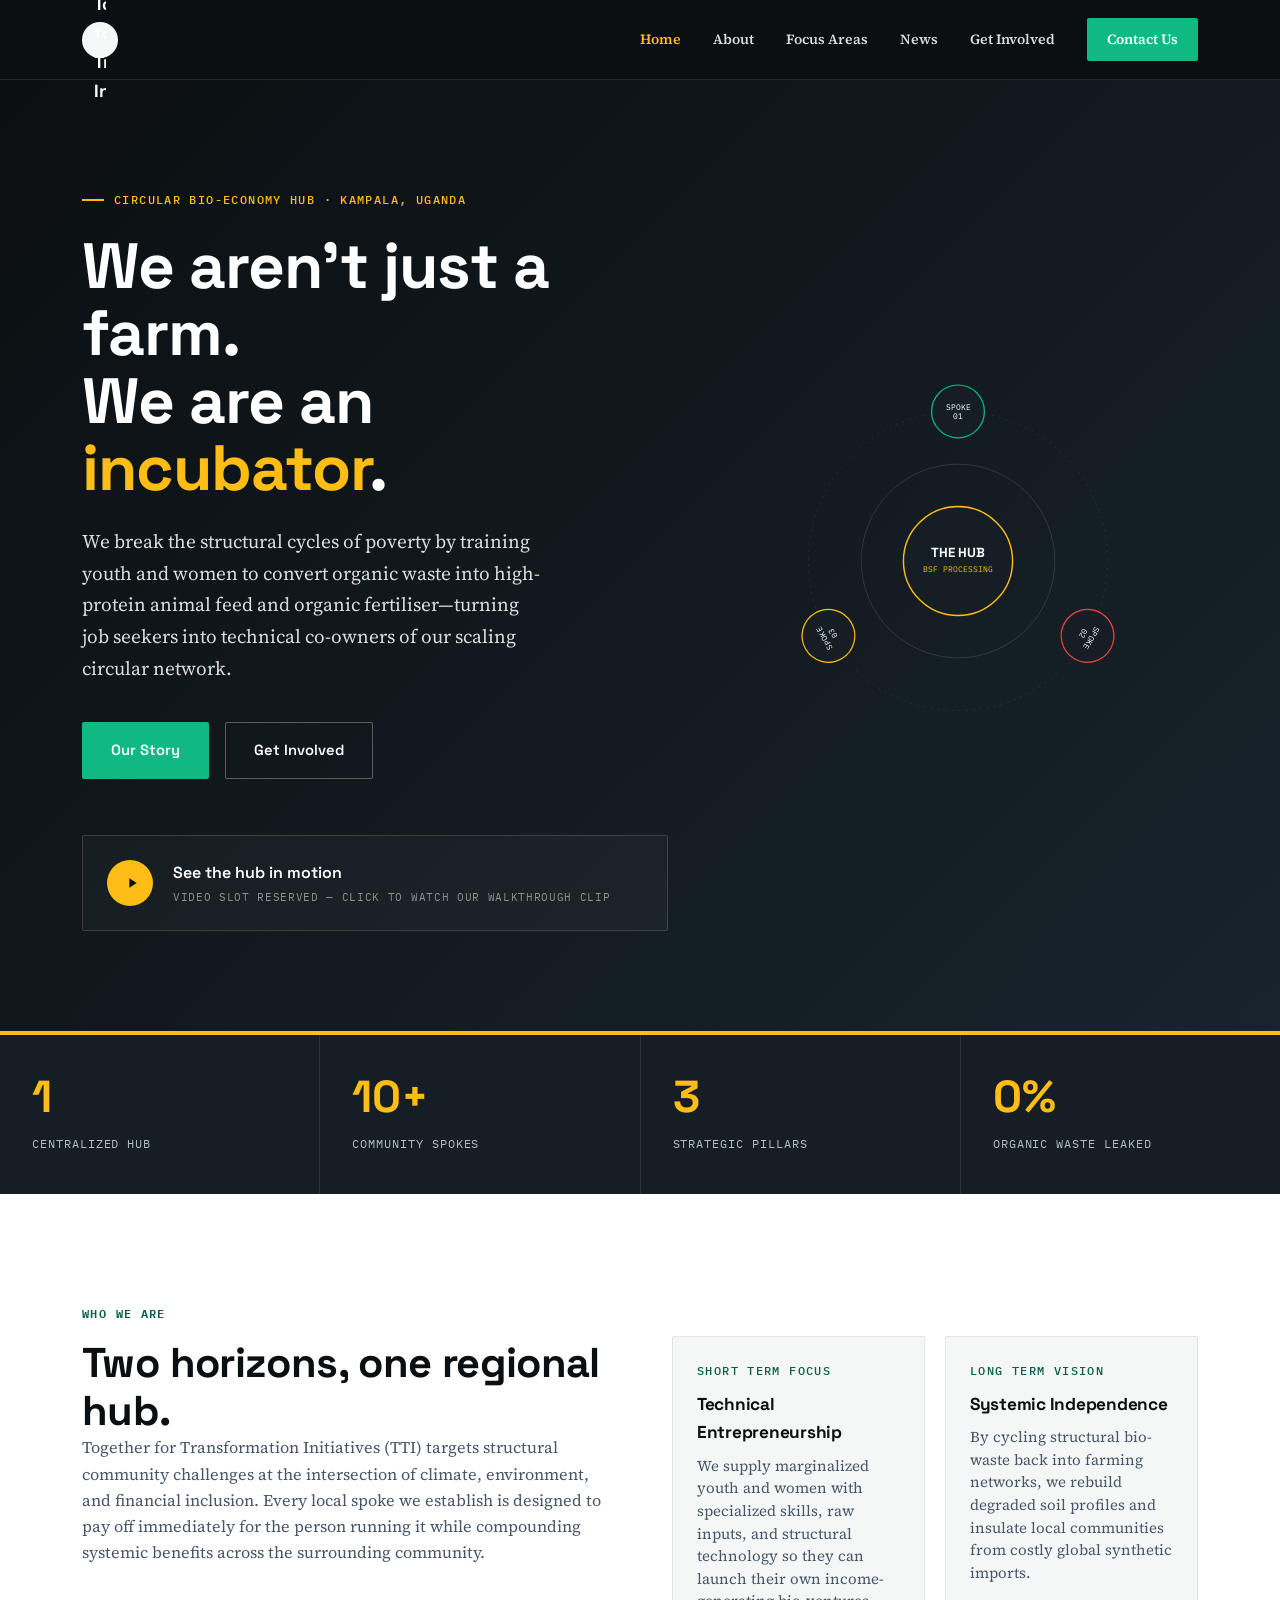
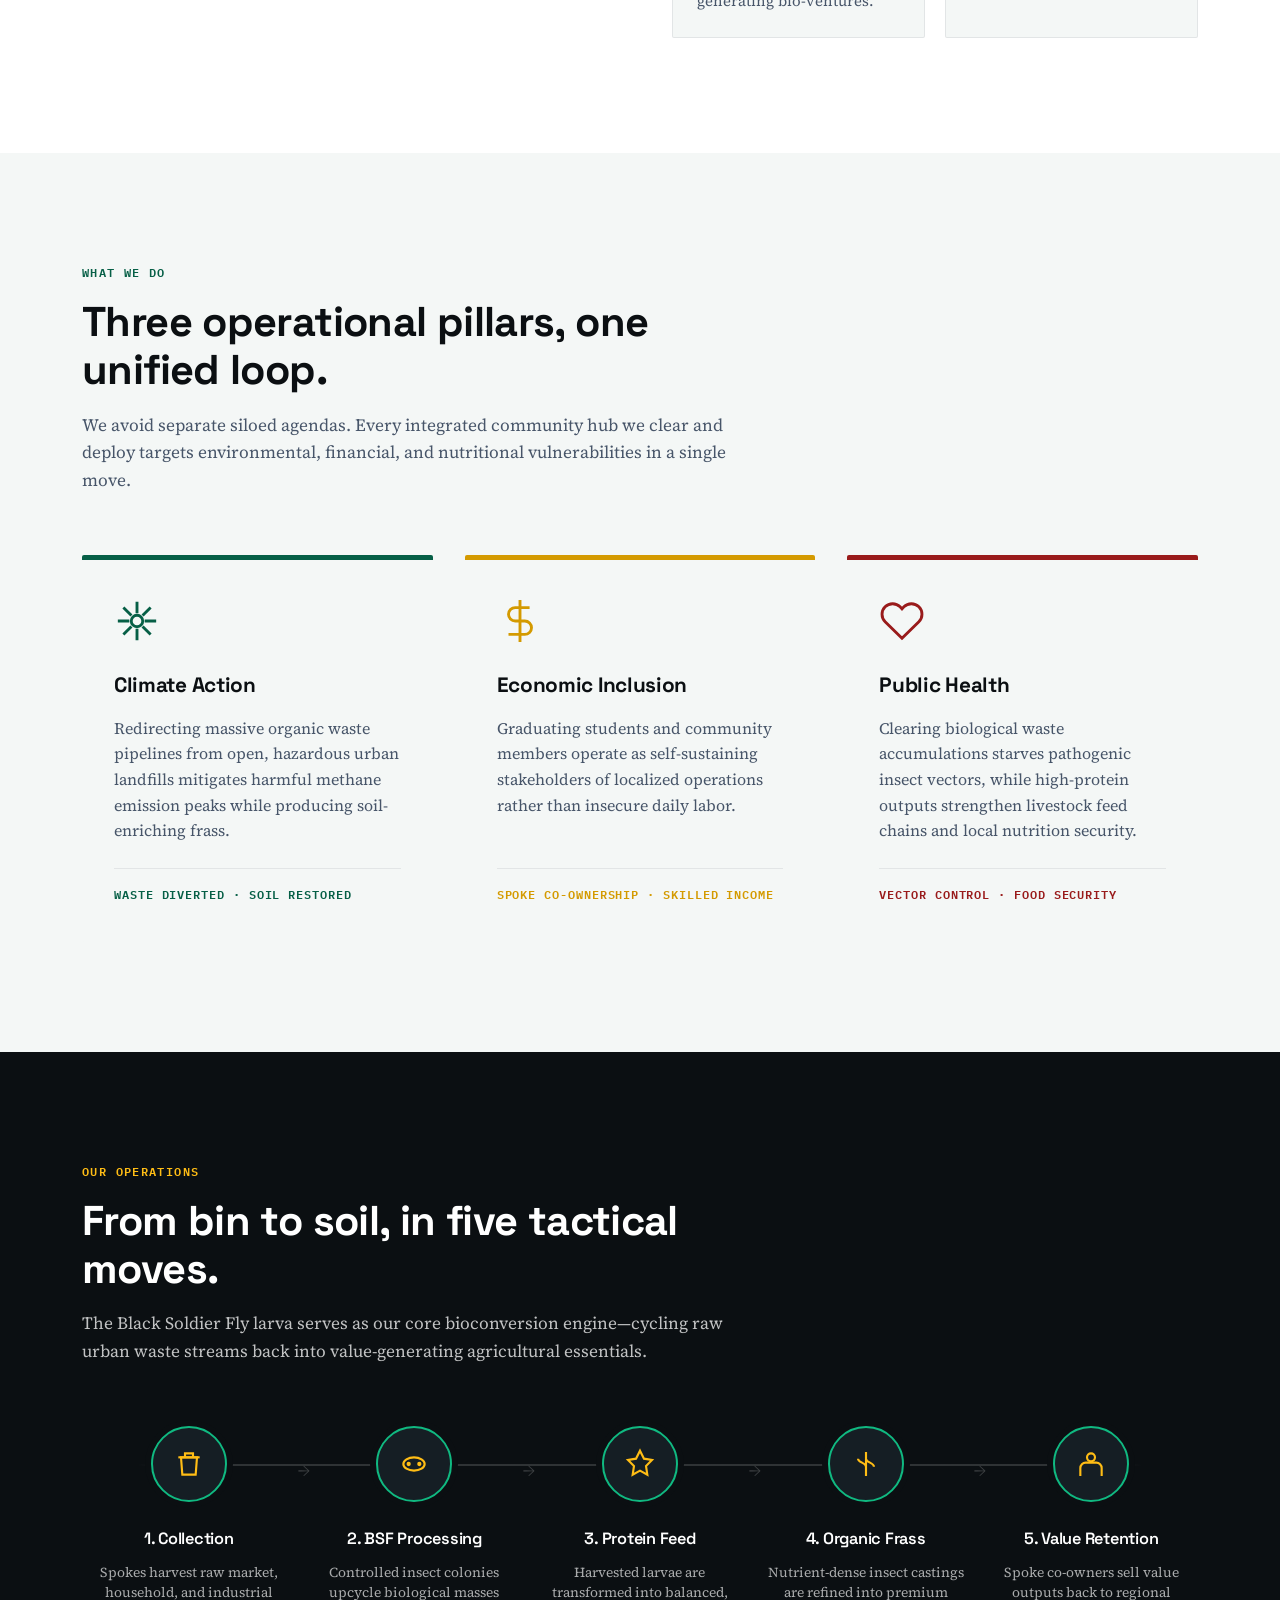
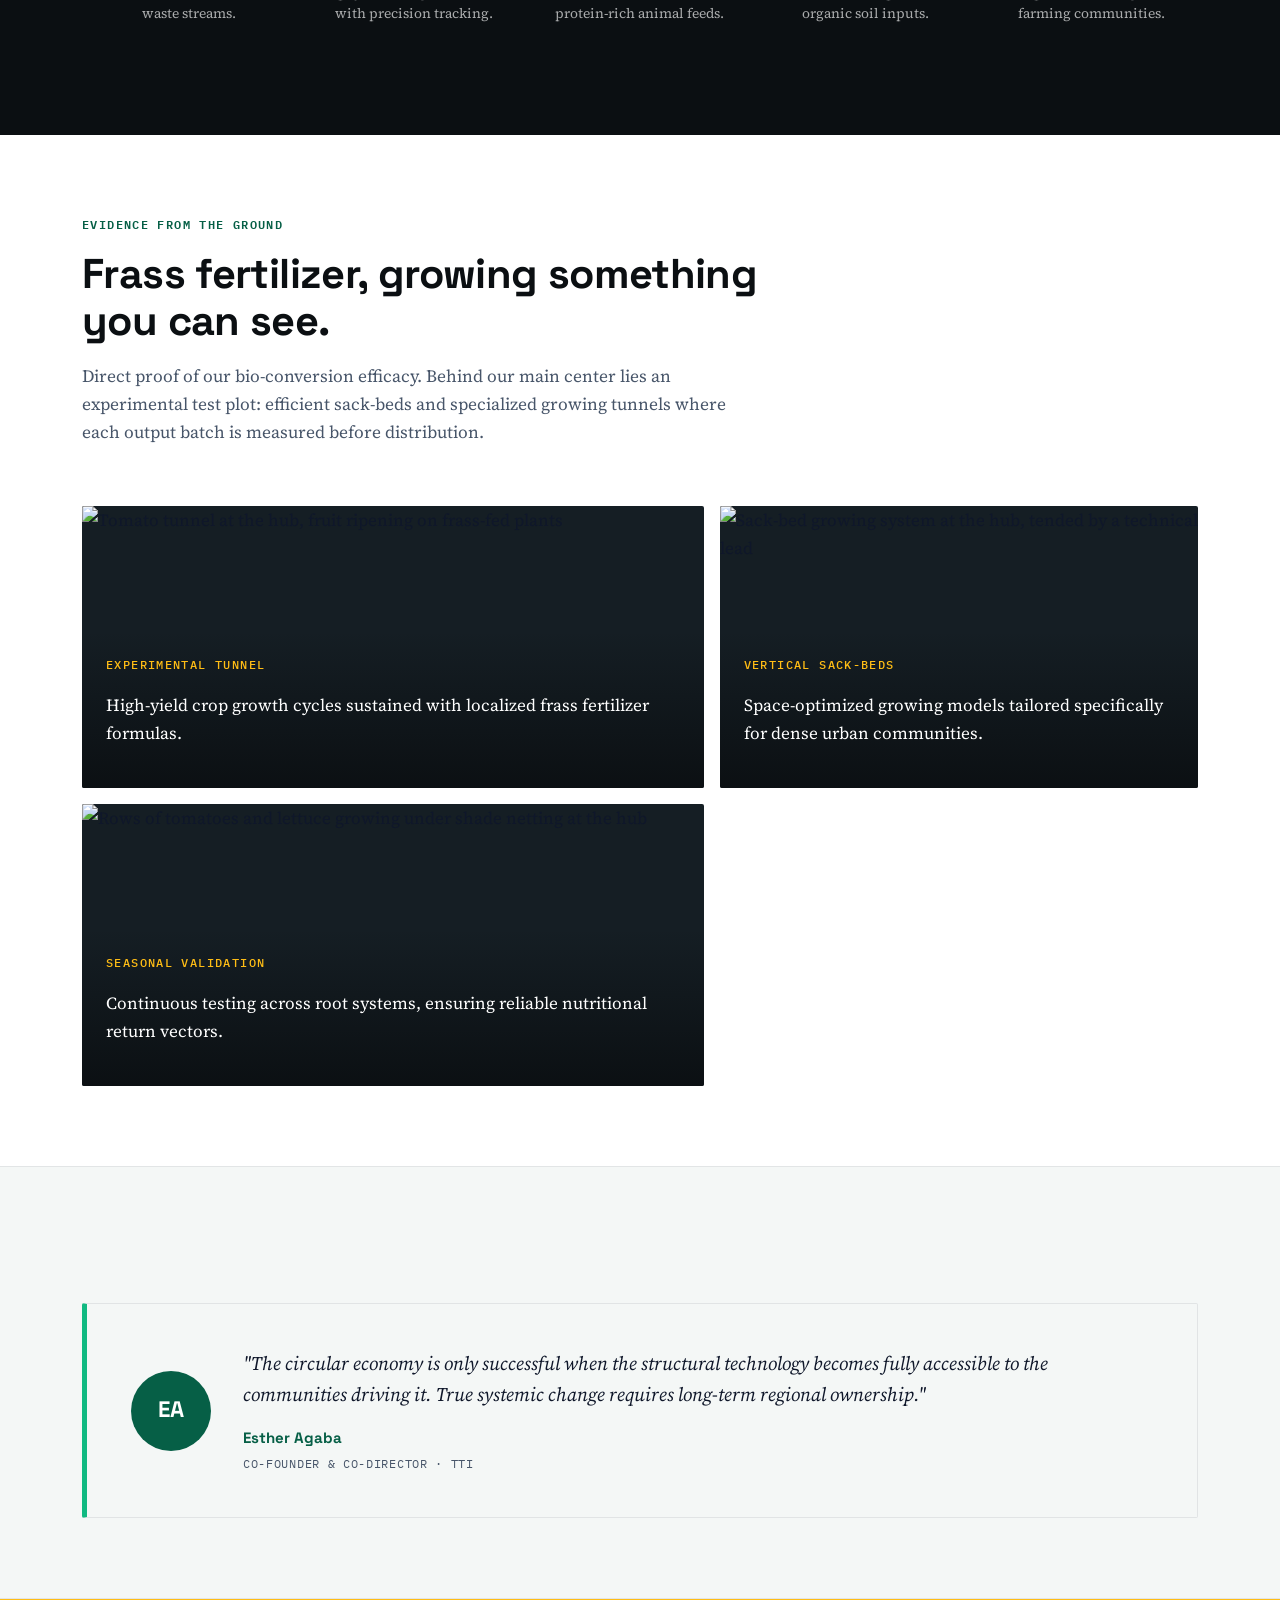
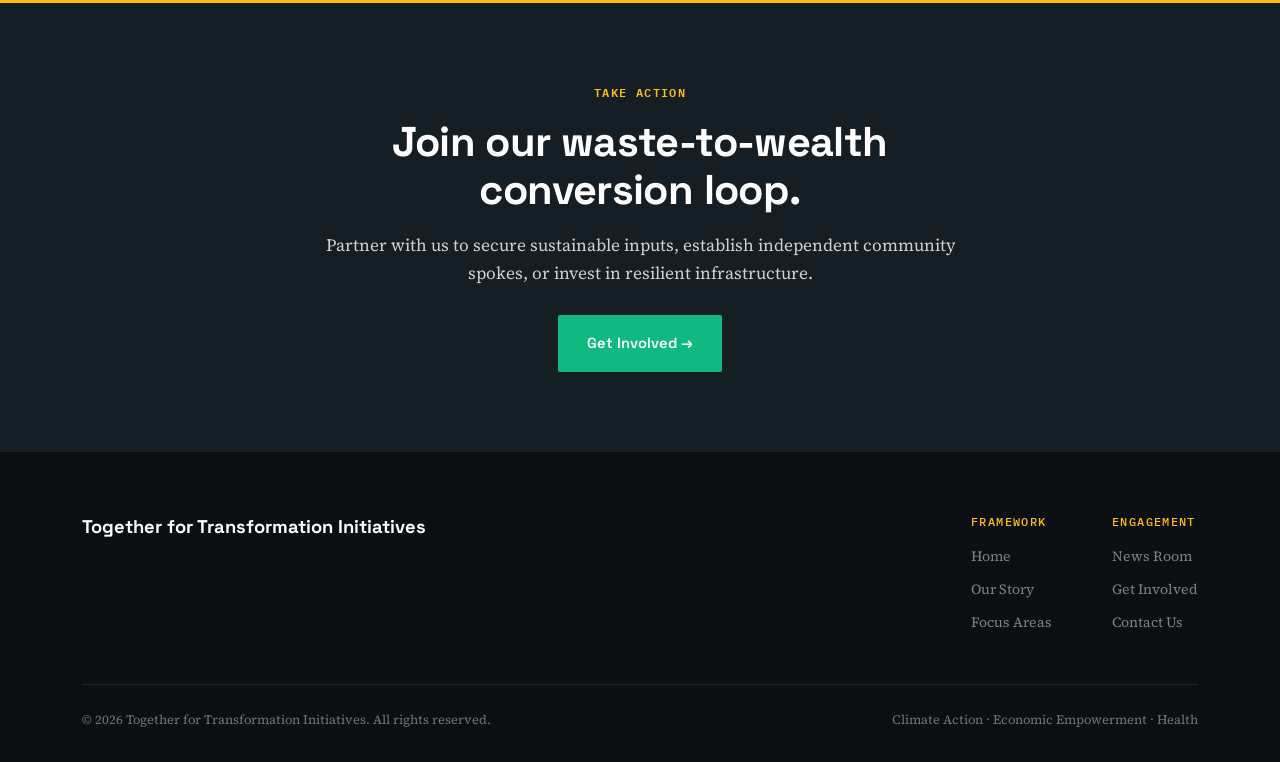
==== commit 23ffc19a: "Update index.html Restructured landing page to mirror Goal Global" ====
--- a/index.html
+++ b/index.html
@@ -1,11 +1,11 @@
 <!DOCTYPE html>
 <html lang="en">
 <head>
-<meta charset="UTF-8">
-<meta name="viewport" content="width=device-width, initial-scale=1.0">
-<title>Together for Transformation Initiatives | Circular Bio-Economy Hub</title>
-<meta name="description" content="TTI trains youth and women to convert organic waste into high-protein animal feed and fertiliser — turning job seekers into technical entrepreneurs.">
-<link rel="stylesheet" href="styles.css">
+  <meta charset="UTF-8">
+  <meta name="viewport" content="width=device-width, initial-scale=1.0">
+  <title>Together for Transformation Initiatives | Circular Bio-Economy Hub</title>
+  <meta name="description" content="TTI trains youth and women to convert organic waste into high-protein animal feed and fertiliser — turning job seekers into technical entrepreneurs.">
+  <link rel="stylesheet" href="styles.css">
 </head>
 <body>
 
@@ -16,7 +16,7 @@
     </a>
     <button class="nav-toggle" id="navToggle" aria-label="Toggle menu">☰</button>
     <nav class="nav-links" id="navLinks">
-      <a href="index.html" data-page="index.html">Home</a>
+      <a href="index.html" class="active" data-page="index.html">Home</a>
       <a href="about.html" data-page="about.html">About</a>
       <a href="focus-areas.html" data-page="focus-areas.html">Focus Areas</a>
       <a href="news.html" data-page="news.html">News</a>
@@ -26,285 +26,260 @@
   </div>
 </header>
 
-<!-- ================= HERO ================= -->
+<!-- ================= 1. HERO NARRATIVE SECTION ================= -->
 <section class="hero" id="top">
   <div class="hero-inner">
     <div>
       <span class="eyebrow mono">Circular Bio-Economy Hub · Kampala, Uganda</span>
-      <p style="font-family:'Space Grotesk',sans-serif;font-weight:600;color:var(--gold);margin:0 0 10px;font-size:1rem;">We are different.</p>
       <h1>We aren't just a farm.<br>We are an <em>incubator</em>.</h1>
-      <p class="lede">We train youth and women to convert organic waste into high-protein animal feed and fertiliser — short term, turning job seekers into technical entrepreneurs; long term, restoring soil health and cutting our communities' reliance on expensive imported inputs.</p>
+      <p class="lede">We break the structural cycles of poverty by training youth and women to convert organic waste into high-protein animal feed and organic fertiliser—turning job seekers into technical co-owners of our scaling circular network.</p>
+      
       <div class="hero-ctas">
-        <a href="about.html" class="btn btn-primary">Learn About Us</a>
+        <a href="about.html" class="btn btn-primary">Our Story</a>
         <a href="get-involved.html" class="btn btn-ghost">Get Involved</a>
       </div>
-      <div class="hero-strip">
-        <div><span class="num">1</span><span class="lbl">Central Hub</span></div>
-        <div><span class="num">N</span><span class="lbl">Community Spokes</span></div>
-        <div><span class="num">3</span><span class="lbl">Strategic Pillars</span></div>
-        <div><span class="num">0</span><span class="lbl">Waste Left Leaking</span></div>
-      </div>
-
-      <div class="video-slot" title="Reserved spot — add a short clip of the hub or a spoke in action">
-        <span class="play-badge"><svg viewBox="0 0 24 24" fill="#1B140C"><path d="M8 5v14l11-7z"/></svg></span>
+
+      <!-- Immersive Video Component Slot -->
+      <div class="video-slot" title="Click to view our hub operations">
+        <span class="play-badge">
+          <svg viewBox="0 0 24 24" fill="currentColor"><path d="M8 5v14l11-7z"/></svg>
+        </span>
         <span class="vs-copy">
           <strong>See the hub in motion</strong>
-          <span>Video slot reserved — drop in a walkthrough clip when ready</span>
+          <span>Video slot reserved — click to watch our walkthrough clip</span>
         </span>
       </div>
     </div>
 
+    <!-- Interactive Hub & Spoke Radial Diagram SVG -->
     <div class="radial-wrap">
       <svg viewBox="0 0 500 500">
-        <circle cx="250" cy="250" r="170" fill="none" stroke="rgba(245,240,225,0.1)" stroke-dasharray="2 6"/>
-        <circle cx="250" cy="250" r="110" fill="none" stroke="rgba(245,240,225,0.14)"/>
-        <circle cx="250" cy="250" r="62" fill="#3A2E1F" stroke="#E8B627" stroke-width="1.6"/>
-        <text x="250" y="245" text-anchor="middle" fill="#FBF6E9" font-family="Space Grotesk" font-weight="700" font-size="15">THE HUB</text>
-        <text x="250" y="263" text-anchor="middle" fill="#E8B627" font-family="IBM Plex Mono" font-size="9">BSF PROCESSING</text>
-
+        <circle cx="250" cy="250" r="170" fill="none" stroke="rgba(255,255,255,0.1)" stroke-dasharray="2 6"/>
+        <circle cx="250" cy="250" r="110" fill="none" stroke="rgba(255,255,255,0.14)"/>
+        <circle cx="250" cy="250" r="62" fill="#151E24" stroke="#FFBD15" stroke-width="1.6"/>
+        <text x="250" y="245" text-anchor="middle" fill="#FFFFFF" font-family="Space Grotesk" font-weight="700" font-size="15">THE HUB</text>
+        <text x="250" y="263" text-anchor="middle" fill="#FFBD15" font-family="IBM Plex Mono" font-size="9">BSF PROCESSING</text>
+
+        <!-- Dynamic Orbiting Spokes -->
         <g class="spoke-orbit">
           <g transform="translate(250,80)">
-            <circle r="30" fill="#3D2E1A" stroke="#3E8A4C" stroke-width="1.4"/>
+            <circle r="30" fill="#151E24" stroke="#10B981" stroke-width="1.4"/>
             <g class="counter-rotate">
-              <text text-anchor="middle" dy="-2" fill="#FBF6E9" font-family="IBM Plex Mono" font-size="9">SPOKE</text>
-              <text text-anchor="middle" dy="9" fill="#FBF6E9" font-family="IBM Plex Mono" font-size="9">01</text>
+              <text text-anchor="middle" dy="-2" fill="#FFFFFF" font-family="IBM Plex Mono" font-size="9">SPOKE</text>
+              <text text-anchor="middle" dy="9" fill="#FFFFFF" font-family="IBM Plex Mono" font-size="9">01</text>
             </g>
           </g>
         </g>
         <g class="spoke-orbit" style="transform:rotate(120deg);transform-origin:250px 250px;">
           <g transform="translate(250,80)">
-            <circle r="30" fill="#3D2E1A" stroke="#D2601F" stroke-width="1.4"/>
+            <circle r="30" fill="#151E24" stroke="#EF4444" stroke-width="1.4"/>
             <g class="counter-rotate">
-              <text text-anchor="middle" dy="-2" fill="#FBF6E9" font-family="IBM Plex Mono" font-size="9">SPOKE</text>
-              <text text-anchor="middle" dy="9" fill="#FBF6E9" font-family="IBM Plex Mono" font-size="9">02</text>
+              <text text-anchor="middle" dy="-2" fill="#FFFFFF" font-family="IBM Plex Mono" font-size="9">SPOKE</text>
+              <text text-anchor="middle" dy="9" fill="#FFFFFF" font-family="IBM Plex Mono" font-size="9">02</text>
             </g>
           </g>
         </g>
         <g class="spoke-orbit" style="transform:rotate(240deg);transform-origin:250px 250px;">
           <g transform="translate(250,80)">
-            <circle r="30" fill="#3D2E1A" stroke="#E8B627" stroke-width="1.4"/>
+            <circle r="30" fill="#151E24" stroke="#FFBD15" stroke-width="1.4"/>
             <g class="counter-rotate">
-              <text text-anchor="middle" dy="-2" fill="#FBF6E9" font-family="IBM Plex Mono" font-size="9">SPOKE</text>
-              <text text-anchor="middle" dy="9" fill="#FBF6E9" font-family="IBM Plex Mono" font-size="9">03</text>
+              <text text-anchor="middle" dy="-2" fill="#FFFFFF" font-family="IBM Plex Mono" font-size="9">SPOKE</text>
+              <text text-anchor="middle" dy="9" fill="#FFFFFF" font-family="IBM Plex Mono" font-size="9">03</text>
             </g>
           </g>
         </g>
-
-        <g class="spoke-orbit reverse" style="transform:rotate(60deg);transform-origin:250px 250px;">
-          <g transform="translate(250,140)"><circle r="14" fill="#E8B627"/></g>
-        </g>
-        <g class="spoke-orbit reverse" style="transform:rotate(180deg);transform-origin:250px 250px;">
-          <g transform="translate(250,140)"><circle r="14" fill="#3E8A4C"/></g>
-        </g>
-        <g class="spoke-orbit reverse" style="transform:rotate(300deg);transform-origin:250px 250px;">
-          <g transform="translate(250,140)"><circle r="14" fill="#D2601F"/></g>
-        </g>
       </svg>
     </div>
   </div>
 </section>
 
-<!-- ================= WHY WE'RE DIFFERENT ================= -->
+<!-- ================= 2. GLOBAL IMPACT NUMBERS ================= -->
+<section class="impact">
+  <div class="impact-grid">
+    <div class="impact-cell">
+      <span class="num">1</span>
+      <span class="lbl">Centralized Hub</span>
+    </div>
+    <div class="impact-cell">
+      <span class="num">10+</span>
+      <span class="lbl">Community Spokes</span>
+    </div>
+    <div class="impact-cell">
+      <span class="num">3</span>
+      <span class="lbl">Strategic Pillars</span>
+    </div>
+    <div class="impact-cell">
+      <span class="num">0%</span>
+      <span class="lbl">Organic Waste Leaked</span>
+    </div>
+  </div>
+</section>
+
+<!-- ================= 3. OUR STORY / WHO WE ARE ================= -->
 <section class="pad">
   <div class="wrap">
-    <div class="section-head reveal">
-      <span class="mono">Why We're Different</span>
-      <h2>Two horizons, one hub.</h2>
-      <p>Every spoke we launch is built to pay off immediately for the person running it, and compound for years across the community around it.</p>
-    </div>
-    <div class="term-grid">
-      <div class="term-card short reveal">
-        <span class="mono">Short Term</span>
-        <h3>Job Seekers Become Technical Entrepreneurs</h3>
-        <p>We break the structural barriers of poverty by training youth and women as technical leads who own and run their own spoke — not wait to be hired by someone else's.</p>
-      </div>
-      <div class="term-card long reveal">
-        <span class="mono">Long Term</span>
-        <h3>Healthier Soil, Less Imported Input</h3>
-        <p>Frass fertiliser rebuilds depleted soil and cuts reliance on expensive imported synthetic inputs — plugging the leakage of our communities' wealth and potential.</p>
-      </div>
-    </div>
-  </div>
-</section>
-
-<!-- ================= PROCESS TEASER ================= -->
-<section class="pad process-dark">
-  <div class="wrap">
-    <div class="section-head reveal">
-      <span class="mono">The Loop</span>
-      <h2>From bin to soil, in five moves.</h2>
-      <p>The Black Soldier Fly larva is the engine: it eats what would otherwise rot and leak value out of the system, and turns it into two things farmers already need.</p>
-    </div>
-
-    <div class="process-flow">
-      <div class="flow-step reveal">
-        <div class="flow-icon"><svg viewBox="0 0 24 24" fill="none" stroke="#E8B627" stroke-width="1.6"><path d="M6 7h12l-1 13H7L6 7z"/><path d="M9 7V4h6v3"/><path d="M4 7h16"/></svg></div>
-        <h4>Collection</h4>
-        <p>Spokes gather organic waste from markets, breweries, and households.</p>
-        <span class="flow-arrow">→</span>
-      </div>
-      <div class="flow-step reveal">
-        <div class="flow-icon"><svg viewBox="0 0 24 24" fill="none" stroke="#E8B627" stroke-width="1.6"><ellipse cx="12" cy="12" rx="8" ry="5"/><circle cx="8" cy="12" r="0.8" fill="#E8B627"/><circle cx="16" cy="12" r="0.8" fill="#E8B627"/></svg></div>
-        <h4>BSF Rearing</h4>
-        <p>Larvae consume the waste at the hub, converting it in days, not months.</p>
-        <span class="flow-arrow">→</span>
-      </div>
-      <div class="flow-step reveal">
-        <div class="flow-icon"><svg viewBox="0 0 24 24" fill="none" stroke="#E8B627" stroke-width="1.6"><path d="M12 2l3 6 6 1-4.5 4.5L17.5 20 12 17l-5.5 3 1-6.5L3 9l6-1 3-6z"/></svg></div>
-        <h4>Protein Feed</h4>
-        <p>Harvested larvae are dried and milled into feed for poultry, fish, and livestock.</p>
-        <span class="flow-arrow">→</span>
-      </div>
-      <div class="flow-step reveal">
-        <div class="flow-icon"><svg viewBox="0 0 24 24" fill="none" stroke="#E8B627" stroke-width="1.6"><path d="M12 3v18M6 8c0 3 6 3 6 6M18 14c0-3-6-3-6-6"/></svg></div>
-        <h4>Frass Fertiliser</h4>
-        <p>Larvae castings become an organic fertiliser that rebuilds depleted soil.</p>
-        <span class="flow-arrow">→</span>
-      </div>
-      <div class="flow-step reveal">
-        <div class="flow-icon"><svg viewBox="0 0 24 24" fill="none" stroke="#E8B627" stroke-width="1.6"><path d="M4 21v-6a4 4 0 014-4h8a4 4 0 014 4v6"/><circle cx="12" cy="7" r="3"/></svg></div>
-        <h4>Community Wealth</h4>
-        <p>Spoke leads sell both outputs locally, keeping income inside the community.</p>
-      </div>
-    </div>
-    <p class="reveal" style="margin-top:44px;"><a href="focus-areas.html" class="btn btn-ghost">See the full process →</a></p>
-  </div>
-</section>
-
-<!-- ================= PILLARS TEASER ================= -->
-<section class="pad">
-  <div class="wrap">
-    <div class="section-head reveal">
-      <span class="mono">In Every Intervention</span>
-      <h2>Three pillars, one hub.</h2>
-      <p>We don't run separate climate, livelihood, and health programmes. Every spoke we launch is built to move all three at once.</p>
+    <div class="model-grid">
+      <div class="section-head">
+        <span class="mono">Who We Are</span>
+        <h2>Two horizons, one regional hub.</h2>
+        <p>Together for Transformation Initiatives (TTI) targets structural community challenges at the intersection of climate, environment, and financial inclusion. Every local spoke we establish is designed to pay off immediately for the person running it while compounding systemic benefits across the surrounding community.</p>
+      </div>
+      
+      <div class="hub-spoke-explain">
+        <div class="mini-card">
+          <span class="mono">Short Term Focus</span>
+          <h4>Technical Entrepreneurship</h4>
+          <p>We supply marginalized youth and women with specialized skills, raw inputs, and structural technology so they can launch their own income-generating bio-ventures.</p>
+        </div>
+        <div class="mini-card">
+          <span class="mono">Long Term Vision</span>
+          <h4>Systemic Independence</h4>
+          <p>By cycling structural bio-waste back into farming networks, we rebuild degraded soil profiles and insulate local communities from costly global synthetic imports.</p>
+        </div>
+      </div>
+    </div>
+  </div>
+</section>
+
+<!-- ================= 4. WHAT WE DO (CORE PILLARS) ================= -->
+<section class="pad" style="background-color: var(--oat-deep);">
+  <div class="wrap">
+    <div class="section-head">
+      <span class="mono">What We Do</span>
+      <h2>Three operational pillars, one unified loop.</h2>
+      <p>We avoid separate siloed agendas. Every integrated community hub we clear and deploy targets environmental, financial, and nutritional vulnerabilities in a single move.</p>
     </div>
 
     <div class="pillars-grid">
-      <div class="pillar-card climate reveal">
+      <!-- Pillar 1: Climate -->
+      <div class="pillar-card climate">
         <svg class="pillar-icon" viewBox="0 0 24 24" fill="none" stroke="currentColor" stroke-width="1.5"><path d="M12 2v6M12 16v6M4.9 4.9l4.2 4.2M14.9 14.9l4.2 4.2M2 12h6M16 12h6M4.9 19.1l4.2-4.2M14.9 9.1l4.2-4.2"/><circle cx="12" cy="12" r="3"/></svg>
         <h3>Climate Action</h3>
-        <p>Diverting organic waste from open dumping and burning cuts emissions at the source, while frass fertiliser rebuilds soil carbon.</p>
-        <span class="pillar-tag">Waste diverted · Emissions avoided · Soil restored</span>
-      </div>
-      <div class="pillar-card economic reveal">
+        <p>Redirecting massive organic waste pipelines from open, hazardous urban landfills mitigates harmful methane emission peaks while producing soil-enriching frass.</p>
+        <span class="pillar-tag">Waste Diverted · Soil Restored</span>
+      </div>
+
+      <!-- Pillar 2: Livelihoods -->
+      <div class="pillar-card economic">
         <svg class="pillar-icon" viewBox="0 0 24 24" fill="none" stroke="currentColor" stroke-width="1.5"><path d="M12 1v22M17 5H9.5a3.5 3.5 0 000 7h5a3.5 3.5 0 010 7H6"/></svg>
-        <h3>Economic Empowerment</h3>
-        <p>Women and youth are trained as technical leads who own a spoke — not employed by it — while local feed and fertiliser cut input costs nearby.</p>
-        <span class="pillar-tag">Spoke ownership · Skilled income · Lower input costs</span>
-      </div>
-      <div class="pillar-card health reveal">
+        <h3>Economic Inclusion</h3>
+        <p>Graduating students and community members operate as self-sustaining stakeholders of localized operations rather than insecure daily labor.</p>
+        <span class="pillar-tag">Spoke Co-Ownership · Skilled Income</span>
+      </div>
+
+      <!-- Pillar 3: Health -->
+      <div class="pillar-card health">
         <svg class="pillar-icon" viewBox="0 0 24 24" fill="none" stroke="currentColor" stroke-width="1.5"><path d="M20.8 4.6a5.5 5.5 0 00-7.8 0L12 5.7l-1-1.1a5.5 5.5 0 10-7.8 7.8L12 21l8.8-8.6a5.5 5.5 0 000-7.8z"/></svg>
-        <h3>Health</h3>
-        <p>Removing organic waste from streets and drains cuts disease vector breeding grounds, while protein feed improves livestock and household nutrition.</p>
-        <span class="pillar-tag">Vector control · Livestock health · Nutrition security</span>
-      </div>
-    </div>
-    <p class="reveal" style="margin-top:36px;"><a href="focus-areas.html" class="btn btn-ghost">Explore all three pillars →</a></p>
-  </div>
-</section>
-
-<!-- ================= GALLERY ================= -->
-<section class="pad tight gallery-wrap">
-  <div class="wrap">
-    <div class="section-head reveal">
-      <span class="mono">Proof In The Soil</span>
-      <h2>Frass fertiliser, growing something you can see.</h2>
-      <p>Behind the hub sits a demonstration garden — sack-beds and a shaded tunnel where every batch of fertiliser is tested before it reaches a spoke.</p>
-    </div>
-
-    <div class="gallery-grid reveal">
+        <h3>Public Health</h3>
+        <p>Clearing biological waste accumulations starves pathogenic insect vectors, while high-protein outputs strengthen livestock feed chains and local nutrition security.</p>
+        <span class="pillar-tag">Vector Control · Food Security</span>
+      </div>
+    </div>
+  </div>
+</section>
+
+<!-- ================= 5. THE LOOP (OPERATIONAL TIMELINE) ================= -->
+<section class="pad process-dark">
+  <div class="wrap">
+    <div class="section-head">
+      <span class="mono">Our Operations</span>
+      <h2>From bin to soil, in five tactical moves.</h2>
+      <p>The Black Soldier Fly larva serves as our core bioconversion engine—cycling raw urban waste streams back into value-generating agricultural essentials.</p>
+    </div>
+
+    <div class="process-flow">
+      <div class="flow-step">
+        <div class="flow-icon"><svg viewBox="0 0 24 24" fill="none" stroke="currentColor" stroke-width="1.6"><path d="M6 7h12l-1 13H7L6 7z"/><path d="M9 7V4h6v3"/><path d="M4 7h16"/></svg></div>
+        <h4>1. Collection</h4>
+        <p>Spokes harvest raw market, household, and industrial waste streams.</p>
+        <span class="flow-arrow">→</span>
+      </div>
+      <div class="flow-step">
+        <div class="flow-icon"><svg viewBox="0 0 24 24" fill="none" stroke="currentColor" stroke-width="1.6"><ellipse cx="12" cy="12" rx="8" ry="5"/><circle cx="8" cy="12" r="0.8" fill="currentColor"/><circle cx="16" cy="12" r="0.8" fill="currentColor"/></svg></div>
+        <h4>2. BSF Processing</h4>
+        <p>Controlled insect colonies upcycle biological masses with precision tracking.</p>
+        <span class="flow-arrow">→</span>
+      </div>
+      <div class="flow-step">
+        <div class="flow-icon"><svg viewBox="0 0 24 24" fill="none" stroke="currentColor" stroke-width="1.6"><path d="M12 2l3 6 6 1-4.5 4.5L17.5 20 12 17l-5.5 3 1-6.5L3 9l6-1 3-6z"/></svg></div>
+        <h4>3. Protein Feed</h4>
+        <p>Harvested larvae are transformed into balanced, protein-rich animal feeds.</p>
+        <span class="flow-arrow">→</span>
+      </div>
+      <div class="flow-step">
+        <div class="flow-icon"><svg viewBox="0 0 24 24" fill="none" stroke="currentColor" stroke-width="1.6"><path d="M12 3v18M6 8c0 3 6 3 6 6M18 14c0-3-6-3-6-6"/></svg></div>
+        <h4>4. Organic Frass</h4>
+        <p>Nutrient-dense insect castings are refined into premium organic soil inputs.</p>
+        <span class="flow-arrow">→</span>
+      </div>
+      <div class="flow-step">
+        <div class="flow-icon"><svg viewBox="0 0 24 24" fill="none" stroke="currentColor" stroke-width="1.6"><path d="M4 21v-6a4 4 0 014-4h8a4 4 0 014 4v6"/><circle cx="12" cy="7" r="3"/></svg></div>
+        <h4>5. Value Retention</h4>
+        <p>Spoke co-owners sell value outputs back to regional farming communities.</p>
+      </div>
+    </div>
+  </div>
+</section>
+
+<!-- ================= 6. IMMERSIVE EVIDENCE (GALLERY) ================= -->
+<section class="pad tight">
+  <div class="wrap">
+    <div class="section-head">
+      <span class="mono">Evidence From The Ground</span>
+      <h2>Frass fertilizer, growing something you can see.</h2>
+      <p>Direct proof of our bio-conversion efficacy. Behind our main center lies an experimental test plot: efficient sack-beds and specialized growing tunnels where each output batch is measured before distribution.</p>
+    </div>
+
+    <!-- Image Slots Ready for Your Custom Uploads -->
+    <div class="gallery-grid">
       <div class="g-item g-main">
         <img src="assets/farm-rows-ripe.jpg" alt="Tomato tunnel at the hub, fruit ripening on frass-fed plants">
         <div class="g-caption">
-          <span class="mono">Same Tunnel, Later</span>
-          <p>Cherry tomatoes ripening on plants raised entirely on hub-produced fertiliser.</p>
-        </div>
-        <div class="g-badge"><img src="assets/tomato-closeup.jpg" alt="Close-up of tomatoes forming on the vine"></div>
+          <span class="mono">Experimental Tunnel</span>
+          <p>High-yield crop growth cycles sustained with localized frass fertilizer formulas.</p>
+        </div>
       </div>
       <div class="g-item">
         <img src="assets/farm-grow-bags.jpg" alt="Sack-bed growing system at the hub, tended by a technical lead">
         <div class="g-caption">
-          <span class="mono">Sack-Bed System</span>
-          <p>Space-efficient beds built for tight urban plots.</p>
+          <span class="mono">Vertical Sack-Beds</span>
+          <p>Space-optimized growing models tailored specifically for dense urban communities.</p>
         </div>
       </div>
       <div class="g-item">
         <img src="assets/farm-rows-day.jpg" alt="Rows of tomatoes and lettuce growing under shade netting at the hub">
         <div class="g-caption">
-          <span class="mono">Early Season</span>
-          <p>Tomatoes and lettuce sharing the same tunnel row.</p>
-        </div>
-      </div>
-    </div>
-  </div>
-</section>
-
-<!-- ================= TESTIMONIAL ================= -->
-<section class="pad tight">
-  <div class="wrap">
-    <div class="testimonial reveal">
-      <div class="testimonial-avatar">JN</div>
+          <span class="mono">Seasonal Validation</span>
+          <p>Continuous testing across root systems, ensuring reliable nutritional return vectors.</p>
+        </div>
+      </div>
+    </div>
+  </div>
+</section>
+
+<!-- ================= 7. VERIFIED VOICE (TESTIMONIAL) ================= -->
+<section class="pad tight" style="background-color: var(--oat-deep); border-top: 1px solid var(--line); border-bottom: 1px solid var(--line);">
+  <div class="wrap">
+    <div class="testimonial">
+      <div class="testimonial-avatar">EA</div>
       <div>
-        <blockquote>"Before the hub, I was collecting waste with nowhere to sell it. Now I run my own spoke, and three other women in my area want to train next."</blockquote>
-        <cite>Jane N.</cite>
-        <span class="role">Technical Lead · Spoke 04</span>
-        <div class="testimonial-flag">Sample quote — replace with a verified testimonial and photo once ready</div>
-      </div>
-    </div>
-  </div>
-</section>
-
-<!-- ================= NEWS TEASER ================= -->
-<section class="pad">
-  <div class="wrap">
-    <div class="section-head reveal">
-      <span class="mono">From The Hub</span>
-      <h2>Recent updates.</h2>
-      <p>Training cohorts, new spokes, and partnerships as they happen.</p>
-    </div>
-    <div class="news-grid">
-      <div class="news-card reveal">
-        <div class="news-thumb"><img src="assets/farm-grow-bags.jpg" alt="Placeholder news thumbnail"><span class="news-cat">Training</span></div>
-        <div class="news-body">
-          <span class="news-date">Sample date</span>
-          <h3>Placeholder headline — new cohort begins training</h3>
-          <p>Replace with a short summary of this update once published.</p>
-          <a class="link" href="news.html">Read more →</a>
-        </div>
-      </div>
-      <div class="news-card reveal">
-        <div class="news-thumb"><img src="assets/farm-rows-day.jpg" alt="Placeholder news thumbnail"><span class="news-cat">Update</span></div>
-        <div class="news-body">
-          <span class="news-date">Sample date</span>
-          <h3>Placeholder headline — new spoke launches</h3>
-          <p>Replace with a short summary of this update once published.</p>
-          <a class="link" href="news.html">Read more →</a>
-        </div>
-      </div>
-      <div class="news-card reveal">
-        <div class="news-thumb"><img src="assets/farm-rows-ripe.jpg" alt="Placeholder news thumbnail"><span class="news-cat">Partnership</span></div>
-        <div class="news-body">
-          <span class="news-date">Sample date</span>
-          <h3>Placeholder headline — new buyer partnership</h3>
-          <p>Replace with a short summary of this update once published.</p>
-          <a class="link" href="news.html">Read more →</a>
-        </div>
-      </div>
-    </div>
-    <p class="reveal" style="margin-top:36px;"><a href="news.html" class="btn btn-ghost">See all updates →</a></p>
-  </div>
-</section>
-
-<!-- ================= GET INVOLVED CTA ================= -->
+        <blockquote>"The circular economy is only successful when the structural technology becomes fully accessible to the communities driving it. True systemic change requires long-term regional ownership."</blockquote>
+        <cite>Esther Agaba</cite>
+        <span class="role">Co-Founder & Co-Director · TTI</span>
+      </div>
+    </div>
+  </div>
+</section>
+
+<!-- ================= 8. CALL TO ACTION ================= -->
 <section class="pad tight impact">
   <div class="wrap" style="text-align:center;">
-    <div class="section-head reveal" style="margin:0 auto 28px;text-align:center;">
-      <span class="mono">Ready When You Are</span>
-      <h2>Supply waste, buy output, train, or fund a spoke.</h2>
-      <p style="margin-left:auto;margin-right:auto;">Whichever way you enter, you're plugging into the same loop.</p>
-    </div>
-    <a href="get-involved.html" class="btn btn-primary reveal">Get Involved →</a>
+    <div class="section-head" style="margin:0 auto 28px; text-align:center;">
+      <span class="mono" style="color: var(--gold);">Take Action</span>
+      <h2 style="color: var(--cream-text);">Join our waste-to-wealth conversion loop.</h2>
+      <p style="margin-left:auto; margin-right:auto; color: rgba(255,255,255,0.8);">Partner with us to secure sustainable inputs, establish independent community spokes, or invest in resilient infrastructure.</p>
+    </div>
+    <a href="get-involved.html" class="btn btn-primary">Get Involved →</a>
   </div>
 </section>
 
@@ -312,24 +287,24 @@
   <div class="wrap">
     <div class="footer-top">
       <div class="footer-brand">
-        <span class="chip"><img src="assets/logo-full-small.png" alt="Together for Transformation Initiatives"></span>
+        <span>Together for Transformation Initiatives</span>
       </div>
       <div class="footer-cols">
         <div class="footer-col">
-          <span class="mono">Site</span>
+          <span class="mono">Framework</span>
           <a href="index.html">Home</a>
-          <a href="about.html">About</a>
+          <a href="about.html">Our Story</a>
           <a href="focus-areas.html">Focus Areas</a>
         </div>
         <div class="footer-col">
-          <span class="mono">More</span>
-          <a href="news.html">News</a>
+          <span class="mono">Engagement</span>
+          <a href="news.html">News Room</a>
           <a href="get-involved.html">Get Involved</a>
           <a href="contact.html">Contact Us</a>
         </div>
       </div>
     </div>
-    <div class="footer-bottom">
+    <div class="footer-bottom" style="display: flex; justify-content: space-between; padding-top: 24px; font-size: 0.8rem; opacity: 0.7; flex-wrap: wrap; gap: 12px;">
       <span>© 2026 Together for Transformation Initiatives. All rights reserved.</span>
       <span>Climate Action · Economic Empowerment · Health</span>
     </div>
--- a/styles.css
+++ b/styles.css
@@ -1,21 +1,24 @@
 @import url('https://fonts.googleapis.com/css2?family=Space+Grotesk:wght@500;600;700&family=Source+Serif+4:opsz,wght@8..60,400;8..60,500;8..60,600&family=IBM+Plex+Mono:wght@400;500&display=swap');
 
-:root{
-  --soil-black:#1B140C;
-  --soil-brown:#3D2E1A;
-  --oat:#F2ECD9;
-  --oat-deep:#E9DDB9;
-  --gold:#E8B627;
-  --gold-deep:#C99413;
-  --green:#3E8A4C;
-  --green-deep:#2C6B38;
-  --sienna:#D2601F;
-  --sienna-deep:#A84A17;
-  --cream-text:#FBF6E9;
-  --ink:#221A0F;
-  --ink-soft:#544A34;
-  --line:rgba(34,26,15,0.14);
-  --line-dark:rgba(251,246,233,0.16);
+:root {
+  /* PREMIUM EDITORIAL GLOBAL DEVELOPMENT PALETTE */
+  --soil-black: #0B0F12;       /* Deep slate-charcoal anchor (GOAL style dark navy-black) */
+  --soil-brown: #151E24;       /* Slate dark accent container tint */
+  --oat: #FFFFFF;              /* Crisp, pristine white background for maximum impact and legibility */
+  --oat-deep: #F4F7F6;         /* Ultra-clean, cool grey-green tint for section variations */
+  
+  --gold: #FFBD15;             /* Energetic, high-vibrancy developmental gold */
+  --gold-deep: #D49A00;        /* Strong structural gold for high-contrast reading text */
+  --green: #10B981;            /* Vibrant signature impact green */
+  --green-deep: #065F46;       /* Deep rich emerald forest green for primary labels */
+  --sienna: #EF4444;           /* Striking humanitarian alert red/orange accent */
+  --sienna-deep: #991B1B;      /* Deep burgundy-crimson highlight tone */
+  
+  --cream-text: #FFFFFF;       /* High-contrast pure white text over dark headers */
+  --ink: #0F172A;              /* Sharp, highly readable off-black body ink */
+  --ink-soft: #475569;         /* Professional slate gray for long-form description text */
+  --line: rgba(15, 23, 42, 0.08);
+  --line-dark: rgba(255, 255, 255, 0.1);
 }
 
 *{box-sizing:border-box;}
@@ -26,12 +29,12 @@
   color:var(--ink);
   font-family:'Source Serif 4', serif;
   font-size:17px;
-  line-height:1.6;
+  line-height:1.65;
   -webkit-font-smoothing:antialiased;
 }
 h1,h2,h3,h4,.display{
   font-family:'Space Grotesk', sans-serif;
-  letter-spacing:-0.01em;
+  letter-spacing:-0.015em;
   margin:0;
   color:inherit;
 }
@@ -40,8 +43,9 @@
   text-transform:uppercase;
   letter-spacing:0.12em;
   font-size:0.72rem;
-}
-a{color:inherit;text-decoration:none;}
+  font-weight: 500;
+}
+a{color:inherit;text-decoration:none;transition:color .2s ease;}
 img,svg{display:block;max-width:100%;}
 .wrap{max-width:1180px;margin:0 auto;padding:0 32px;}
 section{position:relative;}
@@ -49,38 +53,39 @@
 /* ---------- NAV ---------- */
 header.site-nav{
   position:sticky;top:0;z-index:100;
-  background:rgba(30,24,16,0.92);
-  backdrop-filter:blur(8px);
+  background:var(--soil-black);
   border-bottom:1px solid var(--line-dark);
 }
 .nav-inner{
-  max-width:1180px;margin:0 auto;padding:16px 32px;
+  max-width:1180px;margin:0 auto;padding:18px 32px;
   display:flex;align-items:center;justify-content:space-between;
   color:var(--cream-text);
 }
-.brand{display:flex;align-items:center;gap:10px;font-family:'Space Grotesk',sans-serif;font-weight:700;font-size:1.05rem;color:var(--cream-text);}
+.brand{display:flex;align-items:center;gap:10px;font-family:'Space Grotesk',sans-serif;font-weight:700;font-size:1.1rem;color:var(--cream-text);}
 .brand .mark-chip{
-  width:36px;height:36px;border-radius:50%;background:var(--oat);
+  width:36px;height:36px;border-radius:50%;background:var(--oat-deep);
   display:flex;align-items:center;justify-content:center;flex-shrink:0;
 }
 .brand .mark-chip img{width:22px;height:auto;}
 .mark-chip-full{width:auto;height:auto;border-radius:2px;padding:8px 12px;background:var(--oat);}
 .mark-chip-full img{height:26px;width:auto;}
 @media(max-width:500px){.mark-chip-full img{height:22px;}}
-.nav-links{display:flex;gap:28px;align-items:center;}
-.nav-links a{font-size:0.86rem;font-weight:500;color:var(--cream-text);opacity:0.82;transition:opacity .2s;}
-.nav-links a:hover{opacity:1;}
+.nav-links{display:flex;gap:32px;align-items:center;}
+.nav-links a{font-size:0.88rem;font-weight:600;color:var(--cream-text);opacity:0.85;transition:opacity .2s, color .2s;}
+.nav-links a:hover, .nav-links a.active{opacity:1;color:var(--gold);}
 .nav-cta{
-  background:var(--gold);color:var(--soil-black)!important;opacity:1!important;
-  padding:9px 18px;border-radius:2px;font-weight:600;font-size:0.82rem;
-}
+  background:var(--green);color:var(--cream-text)!important;opacity:1!important;
+  padding:10px 20px;border-radius:2px;font-weight:600;font-size:0.84rem;
+  transition:background .2s ease!important;
+}
+.nav-cta:hover{background:#059669!important;}
 .nav-toggle{display:none;background:none;border:none;color:var(--cream-text);font-size:1.4rem;cursor:pointer;}
 
 @media(max-width:860px){
   .nav-links{
-    position:fixed;top:64px;left:0;right:0;background:var(--soil-black);
-    flex-direction:column;align-items:flex-start;padding:22px 32px 30px;
-    gap:18px;border-bottom:1px solid var(--line-dark);
+    position:fixed;top:68px;left:0;right:0;background:var(--soil-black);
+    flex-direction:column;align-items:flex-start;padding:24px 32px 32px;
+    gap:20px;border-bottom:1px solid var(--line-dark);
     transform:translateY(-130%);transition:transform .3s ease;
   }
   .nav-links.open{transform:translateY(0);}
@@ -89,53 +94,53 @@
 
 /* ---------- HERO ---------- */
 .hero{
-  background:radial-gradient(120% 100% at 80% 0%, #2A2114 0%, var(--soil-black) 60%);
+  background:linear-gradient(135deg, var(--soil-black) 0%, #17242B 100%);
   color:var(--cream-text);
   overflow:hidden;
 }
 .hero-inner{
-  max-width:1180px;margin:0 auto;padding:88px 32px 80px;
-  display:grid;grid-template-columns:1.05fr 0.95fr;gap:40px;align-items:center;
+  max-width:1180px;margin:0 auto;padding:110px 32px 100px;
+  display:grid;grid-template-columns:1.1fr 0.9fr;gap:50px;align-items:center;
 }
 .eyebrow{
-  color:var(--gold);display:flex;align-items:center;gap:10px;margin-bottom:22px;
-}
-.eyebrow::before{content:"";width:22px;height:1px;background:var(--gold);display:inline-block;}
+  color:var(--gold);display:flex;align-items:center;gap:10px;margin-bottom:24px;
+}
+.eyebrow::before{content:"";width:22px;height:2px;background:var(--gold);display:inline-block;}
 .hero h1{
-  font-size:clamp(2.3rem,4.4vw,3.6rem);
-  font-weight:700;line-height:1.06;
+  font-size:clamp(2.5rem,5vw,4rem);
+  font-weight:700;line-height:1.05;
   color:var(--cream-text);
 }
 .hero h1 em{
   font-style:normal;color:var(--gold);
 }
 .hero p.lede{
-  font-family:'Source Serif 4',serif;font-size:1.12rem;line-height:1.65;
-  color:rgba(245,240,225,0.82);margin-top:22px;max-width:46ch;
-}
-.hero-ctas{display:flex;gap:14px;margin-top:34px;flex-wrap:wrap;}
+  font-family:'Source Serif 4',serif;font-size:1.2rem;line-height:1.65;
+  color:rgba(255,255,255,0.85);margin-top:24px;max-width:46ch;
+}
+.hero-ctas{display:flex;gap:16px;margin-top:38px;flex-wrap:wrap;}
 .btn{
   display:inline-flex;align-items:center;gap:8px;
-  padding:14px 24px;font-family:'Space Grotesk',sans-serif;font-weight:600;font-size:0.9rem;
+  padding:15px 28px;font-family:'Space Grotesk',sans-serif;font-weight:600;font-size:0.92rem;
   border-radius:2px;cursor:pointer;border:1px solid transparent;transition:transform .18s,background .18s;
 }
 .btn:hover{transform:translateY(-1px);}
-.btn-primary{background:var(--gold);color:var(--soil-black);}
-.btn-primary:hover{background:#e3b937;}
-.btn-ghost{border-color:rgba(245,240,225,0.35);color:var(--cream-text);}
+.btn-primary{background:var(--green);color:var(--cream-text);}
+.btn-primary:hover{background:#059669;}
+.btn-ghost{border-color:rgba(255,255,255,0.3);color:var(--cream-text);}
 .btn-ghost:hover{border-color:var(--gold);color:var(--gold);}
 .btn-dark{background:var(--soil-black);color:var(--cream-text);}
 .btn-dark:hover{background:#000;}
 
 .hero-strip{
-  margin-top:52px;display:flex;gap:36px;flex-wrap:wrap;
-  border-top:1px solid var(--line-dark);padding-top:22px;
+  margin-top:60px;display:flex;gap:48px;flex-wrap:wrap;
+  border-top:1px solid var(--line-dark);padding-top:26px;
 }
 .hero-strip div{font-family:'IBM Plex Mono',monospace;}
-.hero-strip .num{color:var(--gold);font-size:1.3rem;display:block;font-weight:500;}
-.hero-strip .lbl{font-size:0.68rem;letter-spacing:0.08em;text-transform:uppercase;opacity:0.65;}
-
-/* ---------- RADIAL DIAGRAM (signature element) ---------- */
+.hero-strip .num{color:var(--gold);font-size:1.5rem;display:block;font-weight:600;}
+.hero-strip .lbl{font-size:0.7rem;letter-spacing:0.08em;text-transform:uppercase;opacity:0.7;}
+
+/* ---------- RADIAL DIAGRAM ---------- */
 .radial-wrap{position:relative;display:flex;align-items:center;justify-content:center;}
 .radial-wrap svg{width:100%;height:auto;max-width:440px;}
 .spoke-orbit{
@@ -151,37 +156,33 @@
 .counter-rotate{animation:spin-rev 60s linear infinite;transform-origin:250px 250px;}
 .counter-rotate.rev2{animation:spin 80s linear infinite;}
 
-@media (prefers-reduced-motion:reduce){
-  .spoke-orbit,.spoke-orbit.reverse,.counter-rotate,.counter-rotate.rev2{animation:none;}
-}
-
 @media(max-width:900px){
-  .hero-inner{grid-template-columns:1fr;padding-top:56px;}
-  .radial-wrap{order:-1;margin-bottom:8px;}
-  .radial-wrap svg{max-width:300px;}
+  .hero-inner{grid-template-columns:1fr;padding-top:64px;}
+  .radial-wrap{order:-1;margin-bottom:12px;}
+  .radial-wrap svg{max-width:320px;}
 }
 
 /* ---------- SECTION HEADERS ---------- */
-.section-head{max-width:640px;margin-bottom:52px;}
-.section-head .mono{color:var(--sienna-deep);margin-bottom:14px;display:block;}
-.section-head h2{font-size:clamp(1.7rem,3vw,2.4rem);font-weight:700;line-height:1.15;}
-.section-head p{margin-top:16px;color:var(--ink-soft);font-size:1.04rem;}
-section.pad{padding:100px 0;}
+.section-head{max-width:680px;margin-bottom:60px;}
+.section-head .mono{color:var(--green-deep);margin-bottom:16px;display:block;font-weight:600;}
+.section-head h2{font-size:clamp(1.8rem,3.5vw,2.6rem);font-weight:700;line-height:1.15;color:var(--soil-black);}
+.section-head p{margin-top:18px;color:var(--ink-soft);font-size:1.08rem;line-height:1.6;}
+section.pad{padding:110px 0;}
 section.pad.tight{padding:80px 0;}
 
 /* ---------- MODEL / ABOUT ---------- */
-.model-grid{display:grid;grid-template-columns:1fr 1fr;gap:60px;align-items:start;}
-.model-grid p{margin:0 0 16px;color:var(--ink-soft);}
-.model-grid h3{font-size:1.3rem;margin-bottom:14px;}
+.model-grid{display:grid;grid-template-columns:1fr 1fr;gap:64px;align-items:start;}
+.model-grid p{margin:0 0 18px;color:var(--ink-soft);font-size:1.02rem;}
+.model-grid h3{font-size:1.4rem;margin-bottom:16px;color:var(--soil-black);}
 .hub-spoke-explain{
-  display:grid;grid-template-columns:1fr 1fr;gap:16px;margin-top:28px;
+  display:grid;grid-template-columns:1fr 1fr;gap:20px;margin-top:32px;
 }
 .mini-card{
-  background:var(--oat-deep);border:1px solid var(--line);padding:20px;border-radius:2px;
-}
-.mini-card .mono{color:var(--sienna-deep);margin-bottom:8px;display:block;}
-.mini-card h4{font-size:1.02rem;margin-bottom:6px;}
-.mini-card p{font-size:0.92rem;margin:0;}
+  background:var(--oat-deep);border:1px solid var(--line);padding:24px;border-radius:2px;
+}
+.mini-card .mono{color:var(--green-deep);margin-bottom:10px;display:block;}
+.mini-card h4{font-size:1.08rem;margin-bottom:8px;color:var(--soil-black);}
+.mini-card p{font-size:0.94rem;margin:0;line-height:1.5;}
 
 @media(max-width:860px){
   .model-grid{grid-template-columns:1fr;}
@@ -191,321 +192,225 @@
 /* ---------- PROCESS ---------- */
 .process-dark{background:var(--soil-black);color:var(--cream-text);}
 .process-dark .section-head .mono{color:var(--gold);}
-.process-dark .section-head p{color:rgba(245,240,225,0.7);}
+.process-dark .section-head h2{color:var(--cream-text);}
+.process-dark .section-head p{color:rgba(255,255,255,0.75);}
 .process-flow{
-  display:grid;grid-template-columns:repeat(5,1fr);gap:0;position:relative;margin-top:10px;
+  display:grid;grid-template-columns:repeat(5,1fr);gap:12px;position:relative;margin-top:20px;
 }
 .process-flow::before{
-  content:"";position:absolute;top:36px;left:5%;right:5%;height:1px;
-  background:linear-gradient(90deg, transparent, var(--gold) 8%, var(--gold) 92%, transparent);
+  content:"";position:absolute;top:38px;left:5%;right:5%;height:2px;
+  background:linear-gradient(90deg, transparent, rgba(255,255,255,0.15) 8%, rgba(255,255,255,0.15) 92%, transparent);
   z-index:0;
 }
-.flow-step{position:relative;z-index:1;padding:0 10px;text-align:center;}
+.flow-step{position:relative;z-index:1;padding:0 8px;text-align:center;}
 .flow-icon{
-  width:72px;height:72px;border-radius:50%;background:var(--soil-brown);
-  border:1px solid rgba(212,168,40,0.4);
-  display:flex;align-items:center;justify-content:center;margin:0 auto 20px;
-}
-.flow-icon svg{width:32px;height:32px;}
-.flow-step h4{font-size:0.96rem;margin-bottom:8px;color:var(--cream-text);}
-.flow-step p{font-size:0.84rem;color:rgba(245,240,225,0.62);margin:0;}
-.flow-arrow{position:absolute;top:30px;right:-14px;color:var(--gold);font-size:1.1rem;z-index:2;}
+  width:76px;height:76px;border-radius:50%;background:var(--soil-brown);
+  border:2px solid var(--green);
+  display:flex;align-items:center;justify-content:center;margin:0 auto 24px;
+  box-shadow: 0 0 0 6px var(--soil-black);
+}
+.flow-icon svg{width:32px;height:32px;color:var(--gold);}
+.flow-step h4{font-size:1.02rem;margin-bottom:10px;color:var(--cream-text);font-weight:600;}
+.flow-step p{font-size:0.86rem;color:rgba(255,255,255,0.65);margin:0;line-height:1.5;}
+.flow-arrow{position:absolute;top:30px;right:-14px;color:rgba(255,255,255,0.2);font-size:1.1rem;z-index:2;}
 
 @media(max-width:860px){
-  .process-flow{grid-template-columns:1fr;gap:36px;}
+  .process-flow{grid-template-columns:1fr;gap:40px;}
   .process-flow::before{display:none;}
   .flow-arrow{display:none;}
 }
 
 /* ---------- PILLARS ---------- */
-.pillars-grid{display:grid;grid-template-columns:repeat(3,1fr);gap:24px;}
+.pillars-grid{display:grid;grid-template-columns:repeat(3,1fr);gap:32px;}
 .pillar-card{
-  border-top:4px solid var(--pillar-color);
-  background:var(--oat-deep);padding:34px 28px;border-radius:2px;
+  border-top:5px solid var(--pillar-color);
+  background:var(--oat-deep);padding:38px 32px;border-radius:2px;
   display:flex;flex-direction:column;height:100%;
 }
-.pillar-card.climate{--pillar-color:var(--green);}
+.pillar-card.climate{--pillar-color:var(--green-deep);}
 .pillar-card.economic{--pillar-color:var(--gold-deep);}
-.pillar-card.health{--pillar-color:var(--sienna);}
-.pillar-icon{width:44px;height:44px;margin-bottom:20px;color:var(--pillar-color);}
-.pillar-card h3{font-size:1.22rem;margin-bottom:12px;}
-.pillar-card p{color:var(--ink-soft);font-size:0.96rem;margin:0 0 18px;flex-grow:1;}
+.pillar-card.health{--pillar-color:var(--sienna-deep);}
+.pillar-icon{width:46px;height:46px;margin-bottom:24px;color:var(--pillar-color);}
+.pillar-card h3{font-size:1.3rem;margin-bottom:14px;color:var(--soil-black);}
+.pillar-card p{color:var(--ink-soft);font-size:1rem;margin:0 0 24px;flex-grow:1;line-height:1.6;}
 .pillar-tag{
-  font-family:'IBM Plex Mono',monospace;font-size:0.7rem;text-transform:uppercase;letter-spacing:0.08em;
-  color:var(--pillar-color);border-top:1px solid var(--line);padding-top:14px;
-}
-@media(max-width:860px){.pillars-grid{grid-template-columns:1fr;}}
+  font-family:'IBM Plex Mono',monospace;font-size:0.72rem;text-transform:uppercase;letter-spacing:0.08em;
+  color:var(--pillar-color);border-top:1px solid var(--line);padding-top:16px;
+  font-weight:600;
+}
+@media(max-width:860px){...}
 
 .pillars-intersect{
-  margin-top:40px;text-align:center;font-family:'IBM Plex Mono',monospace;font-size:0.82rem;
-  color:var(--ink-soft);padding:18px;border:1px dashed var(--line);
+  margin-top:48px;text-align:center;font-family:'IBM Plex Mono',monospace;font-size:0.86rem;
+  color:var(--ink-soft);padding:20px;border:1px dashed var(--line);
 }
 
 /* ---------- INCUBATOR ---------- */
-.stages{display:grid;grid-template-columns:repeat(4,1fr);gap:0;counter-reset:stage;}
-.stage{
-  position:relative;padding:0 24px 0 0;border-right:1px solid var(--line);
+.stages{display:grid;grid-template-columns:repeat(4,1fr);gap:0;}
+.stage {
+  position:relative;padding:0 28px 0 0;border-right:1px solid var(--line);
 }
 .stage:last-child{border-right:none;padding-right:0;}
 .stage-num{
-  font-family:'Space Grotesk',sans-serif;font-weight:700;font-size:2.1rem;
-  color:var(--oat-deep);-webkit-text-stroke:1.4px var(--ink);color:transparent;
-  margin-bottom:14px;display:block;
-}
-.stage h4{font-size:1.05rem;margin-bottom:10px;}
-.stage p{font-size:0.9rem;color:var(--ink-soft);margin:0;}
+  font-family:'Space Grotesk',sans-serif;font-weight:700;font-size:2.4rem;
+  color:transparent;-webkit-text-stroke:1.5px var(--ink);
+  margin-bottom:16px;display:block;opacity:0.3;
+}
+.stage h4{font-size:1.1rem;margin-bottom:12px;color:var(--soil-black);}
+.stage p{font-size:0.94rem;color:var(--ink-soft);margin:0;line-height:1.58;}
 @media(max-width:860px){
-  .stages{grid-template-columns:1fr;gap:32px;}
-  .stage{border-right:none;border-left:2px solid var(--gold-deep);padding-left:20px;padding-right:0;}
+  .stages{grid-template-columns:1fr;gap:36px;}
+  .stage{border-right:none;border-left:3px solid var(--green);padding-left:24px;padding-right:0;}
 }
 
 .incubator-note{
-  margin-top:48px;background:var(--soil-black);color:var(--cream-text);
-  padding:32px;border-radius:2px;display:flex;gap:24px;align-items:flex-start;flex-wrap:wrap;
+  margin-top:56px;background:var(--soil-black);color:var(--cream-text);
+  padding:36px;border-radius:2px;display:flex;gap:28px;align-items:flex-start;flex-wrap:wrap;
 }
 .incubator-note .mono{color:var(--gold);display:block;margin-bottom:10px;}
-.incubator-note p{margin:0;max-width:60ch;color:rgba(245,240,225,0.8);}
+.incubator-note p{margin:0;max-width:64ch;color:rgba(255,255,255,0.8);font-size:1.02rem;}
 
 /* ---------- TESTIMONIAL ---------- */
 .testimonial{
-  margin-top:48px;background:var(--oat-deep);border:1px solid var(--line);border-left:4px solid var(--sienna);
-  padding:40px;border-radius:2px;display:grid;grid-template-columns:auto 1fr;gap:30px;align-items:center;
+  margin-top:56px;background:var(--oat-deep);border:1px solid var(--line);border-left:5px solid var(--green);
+  padding:44px;border-radius:2px;display:grid;grid-template-columns:auto 1fr;gap:32px;align-items:center;
 }
 .testimonial-avatar{
-  width:76px;height:76px;border-radius:50%;flex-shrink:0;
-  background:var(--sienna);color:var(--cream-text);
+  width:80px;height:80px;border-radius:50%;flex-shrink:0;
+  background:var(--green-deep);color:var(--cream-text);
   display:flex;align-items:center;justify-content:center;
-  font-family:'Space Grotesk',sans-serif;font-weight:700;font-size:1.3rem;
-}
-.testimonial blockquote{margin:0 0 14px;font-size:1.14rem;line-height:1.55;font-style:italic;color:var(--ink);}
-.testimonial cite{font-style:normal;font-family:'Space Grotesk',sans-serif;font-weight:600;font-size:0.9rem;color:var(--sienna-deep);display:block;}
-.testimonial .role{font-family:'IBM Plex Mono',monospace;font-size:0.7rem;text-transform:uppercase;letter-spacing:0.06em;color:var(--ink-soft);display:block;margin-top:3px;}
-.testimonial-flag{
-  margin-top:16px;font-family:'IBM Plex Mono',monospace;font-size:0.68rem;text-transform:uppercase;letter-spacing:0.06em;
-  color:var(--ink-soft);opacity:0.65;
-}
-@media(max-width:700px){.testimonial{grid-template-columns:1fr;text-align:left;padding:28px;}}
+  font-family:'Space Grotesk',sans-serif;font-weight:700;font-size:1.4rem;
+}
+.testimonial blockquote{margin:0 0 16px;font-size:1.2rem;line-height:1.6;font-style:italic;color:var(--ink);}
+.testimonial cite{font-style:normal;font-family:'Space Grotesk',sans-serif;font-weight:700;font-size:0.94rem;color:var(--green-deep);display:block;}
+.testimonial .role{font-family:'IBM Plex Mono',monospace;font-size:0.72rem;text-transform:uppercase;letter-spacing:0.06em;color:var(--ink-soft);display:block;margin-top:4px;}
+@media(max-width:700px){.testimonial{grid-template-columns:1fr;padding:32px;}}
 
 /* ---------- HERO VIDEO SLOT ---------- */
 .video-slot{
-  margin-top:52px;border:1px dashed rgba(245,240,225,0.3);border-radius:2px;
-  padding:22px 24px;display:flex;align-items:center;gap:18px;
-  background:rgba(245,240,225,0.04);cursor:pointer;transition:border-color .2s,background .2s;
-}
-.video-slot:hover{border-color:var(--gold);background:rgba(212,168,40,0.06);}
+  margin-top:56px;border:1px solid rgba(255,255,255,0.15);border-radius:2px;
+  padding:24px;display:flex;align-items:center;gap:20px;
+  background:rgba(255,255,255,0.03);cursor:pointer;transition:all .2s ease;
+}
+.video-slot:hover{border-color:var(--gold);background:rgba(255,255,255,0.07);}
 .video-slot .play-badge{
-  width:44px;height:44px;border-radius:50%;background:var(--gold);flex-shrink:0;
+  width:46px;height:46px;border-radius:50%;background:var(--gold);flex-shrink:0;
   display:flex;align-items:center;justify-content:center;
 }
-.video-slot .play-badge svg{width:16px;height:16px;margin-left:2px;}
+.video-slot .play-badge svg{width:16px;height:16px;margin-left:3px;color:var(--soil-black);}
 .video-slot .vs-copy{display:flex;flex-direction:column;gap:2px;}
-.video-slot .vs-copy strong{font-family:'Space Grotesk',sans-serif;font-size:0.94rem;color:var(--cream-text);font-weight:600;}
-.video-slot .vs-copy span{font-family:'IBM Plex Mono',monospace;font-size:0.68rem;text-transform:uppercase;letter-spacing:0.06em;color:rgba(245,240,225,0.55);}
-
-/* ---------- ACCORDION (Get Involved) ---------- */
+.video-slot .vs-copy strong{font-family:'Space Grotesk',sans-serif;font-size:1rem;color:var(--cream-text);font-weight:600;}
+.video-slot .vs-copy span{font-family:'IBM Plex Mono',monospace;font-size:0.7rem;text-transform:uppercase;letter-spacing:0.06em;color:rgba(255,255,255,0.5);}
+
+/* ---------- ACCORDION ---------- */
 .accordion{border-top:1px solid var(--line);}
 .acc-item{border-bottom:1px solid var(--line);}
 .acc-trigger{
   width:100%;background:none;border:none;cursor:pointer;
   display:flex;align-items:center;justify-content:space-between;gap:20px;
-  padding:26px 4px;text-align:left;font-family:'Space Grotesk',sans-serif;
-}
-.acc-trigger .acc-left{display:flex;align-items:center;gap:18px;}
-.acc-trigger .acc-tag{font-family:'IBM Plex Mono',monospace;font-size:0.68rem;text-transform:uppercase;letter-spacing:0.08em;color:var(--sienna-deep);width:110px;flex-shrink:0;}
-.acc-trigger h3{font-size:1.12rem;font-weight:600;color:var(--ink);}
+  padding:28px 6px;text-align:left;font-family:'Space Grotesk',sans-serif;
+}
+.acc-trigger .acc-left{display:flex;align-items:center;gap:20px;}
+.acc-trigger .acc-tag{font-family:'IBM Plex Mono',monospace;font-size:0.72rem;text-transform:uppercase;letter-spacing:0.08em;color:var(--green-deep);width:120px;flex-shrink:0;font-weight:600;}
+.acc-trigger h3{font-size:1.18rem;font-weight:700;color:var(--soil-black);}
 .acc-trigger .acc-icon{
-  width:28px;height:28px;border-radius:50%;border:1px solid var(--line);flex-shrink:0;
-  display:flex;align-items:center;justify-content:center;position:relative;transition:transform .25s ease,background .25s ease;
-}
-.acc-trigger .acc-icon::before,.acc-trigger .acc-icon::after{
-  content:"";position:absolute;background:var(--ink);border-radius:1px;
-}
-.acc-trigger .acc-icon::before{width:10px;height:1.4px;}
-.acc-trigger .acc-icon::after{width:1.4px;height:10px;transition:opacity .2s ease;}
-.acc-item.open .acc-trigger .acc-icon{background:var(--sienna);border-color:var(--sienna);}
-.acc-item.open .acc-trigger .acc-icon::before,.acc-item.open .acc-trigger .acc-icon::after{background:var(--cream-text);}
+  width:30px;height:30px;border-radius:50%;border:1px solid var(--line);flex-shrink:0;
+  display:flex;align-items:center;justify-content:center;position:relative;
+}
+.acc-trigger .acc-icon::before,.acc-trigger .acc-icon::after{content:"";position:absolute;background:var(--ink);border-radius:1px;}
+.acc-trigger .acc-icon::before{width:12px;height:1.5px;}
+.acc-trigger .acc-icon::after{width:1.5px;height:12px;transition:opacity .2s ease;}
+.acc-item.open .acc-trigger .acc-icon{background:var(--green);border-color:var(--green);}
+.acc-item.open .acc-trigger .acc-icon::before{background:var(--cream-text);}
 .acc-item.open .acc-trigger .acc-icon::after{opacity:0;}
 .acc-panel{max-height:0;overflow:hidden;transition:max-height .35s ease;}
-.acc-panel-inner{padding:0 4px 28px 128px;}
-.acc-panel-inner p{color:var(--ink-soft);font-size:0.96rem;margin:0 0 14px;max-width:56ch;}
-.acc-panel-inner a.link{font-family:'Space Grotesk',sans-serif;font-weight:600;font-size:0.86rem;color:var(--sienna);}
-.acc-panel-inner a.link:hover{text-decoration:underline;}
-@media(max-width:700px){
-  .acc-trigger .acc-tag{width:78px;font-size:0.62rem;}
-  .acc-panel-inner{padding:0 4px 24px 4px;}
-}
+.acc-panel-inner{padding:0 6px 32px 146px;}
+.acc-panel-inner p{color:var(--ink-soft);font-size:1rem;margin:0 0 16px;max-width:58ch;}
+.acc-panel-inner a.link{font-family:'Space Grotesk',sans-serif;font-weight:600;font-size:0.88rem;color:var(--green-deep);}
+@media(max-width:700px){.acc-panel-inner{padding:0 6px 24px 6px;}}
 
 /* ---------- IMPACT ---------- */
-.impact{background:var(--soil-brown);color:var(--cream-text);}
-.impact .section-head .mono{color:var(--gold);}
-.impact .section-head p{color:rgba(245,240,225,0.72);}
-.impact-grid{display:grid;grid-template-columns:repeat(4,1fr);gap:1px;background:var(--line-dark);border:1px solid var(--line-dark);}
-.impact-cell{background:var(--soil-brown);padding:34px 26px;}
+.impact{background:var(--soil-brown);color:var(--cream-text);border-top:4px solid var(--gold);}
+.impact-grid{display:grid;grid-template-columns:repeat(4,1fr);gap:1px;background:var(--line-dark);}
+.impact-cell{background:var(--soil-brown);padding:40px 32px;}
 .impact-cell .num{
-  font-family:'Space Grotesk',sans-serif;font-weight:700;font-size:2.4rem;color:var(--gold);
+  font-family:'Space Grotesk',sans-serif;font-weight:700;font-size:2.8rem;color:var(--gold);
   display:block;line-height:1;
 }
-.impact-cell .lbl{font-family:'IBM Plex Mono',monospace;font-size:0.72rem;text-transform:uppercase;letter-spacing:0.08em;
-  color:rgba(245,240,225,0.65);margin-top:12px;display:block;}
-.impact-caption{margin-top:20px;font-size:0.8rem;color:rgba(245,240,225,0.5);font-family:'IBM Plex Mono',monospace;}
-@media(max-width:860px){.impact-grid{grid-template-columns:1fr 1fr;}}
+.impact-cell .lbl{font-family:'IBM Plex Mono',monospace;font-size:0.74rem;text-transform:uppercase;letter-spacing:0.08em;
+  color:rgba(255,255,255,0.7);margin-top:14px;display:block;}
+@media(max-width:860px){hd .impact-grid{grid-template-columns:1fr 1fr;}}
 
 /* ---------- GET INVOLVED ---------- */
-.involve-grid{display:grid;grid-template-columns:1fr 1fr 1fr;gap:24px;margin-bottom:60px;}
+.involve-grid{display:grid;grid-template-columns:1fr 1fr 1fr;gap:28px;margin-bottom:64px;}
 .involve-card{
-  border:1px solid var(--line);padding:30px 26px;border-radius:2px;background:var(--oat-deep);
-  transition:border-color .2s;
-}
-.involve-card:hover{border-color:var(--sienna);}
-.involve-card .mono{color:var(--sienna-deep);display:block;margin-bottom:12px;}
-.involve-card h3{font-size:1.14rem;margin-bottom:10px;}
-.involve-card p{font-size:0.92rem;color:var(--ink-soft);margin:0 0 18px;}
-.involve-card a.link{font-family:'Space Grotesk',sans-serif;font-weight:600;font-size:0.86rem;color:var(--sienna);}
-.involve-card a.link:hover{text-decoration:underline;}
-@media(max-width:860px){.involve-grid{grid-template-columns:1fr;}}
+  border:1px solid var(--line);padding:34px 28px;border-radius:2px;background:var(--oat-deep);
+}
+.involve-card:hover{border-color:var(--green);}
+.involve-card .mono{color:var(--green-deep);display:block;margin-bottom:14px;}
+.involve-card h3{font-size:1.2rem;margin-bottom:12px;color:var(--soil-black);}
+.involve-card p{font-size:0.96rem;color:var(--ink-soft);margin:0 0 20px;line-height:1.55;}
+.involve-card a.link{font-family:'Space Grotesk',sans-serif;font-weight:600;font-size:0.88rem;color:var(--green-deep);}
 
 .contact-block{
-  display:grid;grid-template-columns:1fr 1fr;gap:60px;background:var(--soil-black);color:var(--cream-text);
-  padding:56px;border-radius:2px;
-}
-.contact-block h3{font-size:1.5rem;margin-bottom:16px;}
-.contact-block p{color:rgba(245,240,225,0.72);margin:0 0 24px;max-width:46ch;}
-.contact-info div{margin-bottom:16px;}
-.contact-info .mono{color:var(--gold);display:block;margin-bottom:4px;}
-form.contact-form{display:flex;flex-direction:column;gap:14px;}
+  display:grid;grid-template-columns:1fr 1fr;gap:64px;background:var(--soil-black);color:var(--cream-text);
+  padding:64px;border-radius:2px;
+}
+.contact-block h3{font-size:1.6rem;margin-bottom:18px;}
+.contact-block p{color:rgba(255,255,255,0.75);margin:0 0 28px;max-width:46ch;}
+form.contact-form{display:flex;flex-direction:column;gap:16px;}
 form.contact-form input,form.contact-form textarea,form.contact-form select{
-  background:rgba(245,240,225,0.06);border:1px solid rgba(245,240,225,0.25);
-  color:var(--cream-text);padding:13px 14px;font-family:'Source Serif 4',serif;font-size:0.94rem;border-radius:2px;
-}
-form.contact-form label{font-family:'IBM Plex Mono',monospace;font-size:0.68rem;text-transform:uppercase;letter-spacing:0.08em;
-  color:rgba(245,240,225,0.6);margin-bottom:4px;display:block;}
-form.contact-form textarea{resize:vertical;min-height:90px;}
-form.contact-form button{margin-top:6px;align-self:flex-start;}
-@media(max-width:860px){.contact-block{grid-template-columns:1fr;padding:36px 26px;}}
+  background:rgba(255,255,255,0.05);border:1px solid rgba(255,255,255,0.18);
+  color:var(--cream-text);padding:14px;font-family:'Source Serif 4',serif;font-size:0.96rem;border-radius:2px;
+}
+form.contact-form button{margin-top:8px;}
+
+/* ---------- GALLERY ---------- */
+.gallery-grid{
+  display:grid;grid-template-columns:1.3fr 1fr;grid-template-rows:1fr 1fr;gap:16px;height:580px;
+}
+.g-item{position:relative;overflow:hidden;border-radius:2px;background:var(--soil-brown);}
+.g-item img{width:100%;height:100%;object-fit:cover;display:block;}
+.g-caption{
+  position:absolute;left:0;right:0;bottom:0;padding:24px;
+  background:linear-gradient(to top, rgba(11,15,18,0.95), transparent);
+  color:var(--cream-text);
+}
+.g-caption .mono{color:var(--gold);display:block;margin-bottom:6px;}
 
 /* ---------- FOOTER ---------- */
-footer{background:var(--soil-black);color:rgba(245,240,225,0.55);padding:50px 0 30px;font-size:0.86rem;}
-.footer-top{display:flex;justify-content:space-between;align-items:flex-start;flex-wrap:wrap;gap:30px;padding-bottom:36px;border-bottom:1px solid var(--line-dark);}
-.footer-brand{font-family:'Space Grotesk',sans-serif;color:var(--cream-text);font-weight:700;font-size:1.1rem;display:flex;align-items:center;gap:14px;}
-.footer-brand .chip{background:var(--oat);border-radius:2px;padding:10px 14px;display:flex;align-items:center;}
-.footer-brand .chip img{height:34px;width:auto;display:block;}
-
-/* ---------- GALLERY ---------- */
-.gallery-wrap{position:relative;}
-.gallery-grid{
-  display:grid;grid-template-columns:1.3fr 1fr;grid-template-rows:1fr 1fr;gap:14px;
-  height:560px;
-}
-.g-item{position:relative;overflow:hidden;border-radius:2px;background:var(--soil-brown);}
-.g-item img{width:100%;height:100%;object-fit:cover;display:block;transition:transform .5s ease;}
-.g-item:hover img{transform:scale(1.04);}
-.g-main{grid-row:1 / 3;}
-.g-caption{
-  position:absolute;left:0;right:0;bottom:0;padding:22px 22px 18px;
-  background:linear-gradient(to top, rgba(30,24,16,0.88), transparent);
-  color:var(--cream-text);
-}
-.g-caption .mono{color:var(--gold);display:block;margin-bottom:6px;font-size:0.65rem;}
-.g-caption p{margin:0;font-size:0.92rem;font-family:'Space Grotesk',sans-serif;font-weight:500;max-width:32ch;}
-.g-badge{
-  position:absolute;width:118px;height:118px;border-radius:50%;overflow:hidden;
-  border:5px solid var(--oat);box-shadow:0 8px 24px rgba(0,0,0,0.25);
-  right:-24px;bottom:-24px;z-index:5;
-}
-.g-badge img{width:100%;height:100%;object-fit:cover;}
-@media(max-width:860px){
-  .gallery-grid{grid-template-columns:1fr;grid-template-rows:none;height:auto;}
-  .g-main{height:340px;grid-row:auto;}
-  .g-item:not(.g-main){height:220px;}
-  .g-badge{display:none;}
-}
+footer{background:var(--soil-black);color:rgba(255,255,255,0.6);padding:60px 0 32px;font-size:0.88rem;}
+.footer-top{display:flex;justify-content:space-between;align-items:flex-start;flex-wrap:wrap;gap:32px;padding-bottom:40px;border-bottom:1px solid var(--line-dark);}
+.footer-brand{font-family:'Space Grotesk',sans-serif;color:var(--cream-text);font-weight:700;font-size:1.15rem;display:flex;align-items:center;gap:14px;}
 .footer-cols{display:flex;gap:60px;flex-wrap:wrap;}
-.footer-col .mono{color:var(--gold);display:block;margin-bottom:12px;}
-.footer-col a{display:block;margin-bottom:8px;opacity:0.8;}
+.footer-col .mono{color:var(--gold);display:block;margin-bottom:14px;}
+.footer-col a{display:block;margin-bottom:10px;opacity:0.8;}
 .footer-col a:hover{opacity:1;color:var(--gold);}
-.footer-bottom{padding-top:24px;display:flex;justify-content:space-between;flex-wrap:wrap;gap:10px;}
-
-/* reveal on scroll */
-.reveal{opacity:0;transform:translateY(18px);transition:opacity .7s ease,transform .7s ease;}
-.reveal.in{opacity:1;transform:translateY(0);}
-/* ---------- INNER PAGE BANNER ---------- */
-.page-banner{
-  background:radial-gradient(120% 140% at 85% 0%, #2A2114 0%, var(--soil-black) 60%);
-  color:var(--cream-text);padding:64px 0 56px;
-}
-.page-banner .wrap{max-width:1180px;}
-.page-banner .mono{color:var(--gold);margin-bottom:16px;display:block;}
-.page-banner h1{font-size:clamp(2rem,3.6vw,2.8rem);font-weight:700;line-height:1.1;color:var(--cream-text);}
-.page-banner p{margin-top:16px;color:rgba(245,240,225,0.75);max-width:60ch;font-size:1.02rem;}
-.crumb{display:flex;gap:8px;align-items:center;margin-top:22px;font-family:'IBM Plex Mono',monospace;font-size:0.72rem;text-transform:uppercase;letter-spacing:0.06em;color:rgba(245,240,225,0.5);}
-.crumb a{color:rgba(245,240,225,0.75);}
-.crumb a:hover{color:var(--gold);}
-
-/* ---------- NEWS ---------- */
-.news-grid{display:grid;grid-template-columns:repeat(3,1fr);gap:26px;}
-.news-card{background:var(--oat-deep);border:1px solid var(--line);border-radius:2px;overflow:hidden;display:flex;flex-direction:column;transition:border-color .2s;}
-.news-card:hover{border-color:var(--sienna);}
-.news-thumb{height:170px;background:var(--soil-brown);position:relative;overflow:hidden;}
+
+/* ---------- NEWS / UPDATES ---------- */
+.news-grid{display:grid;grid-template-columns:repeat(3,1fr);gap:28px;}
+.news-card{background:var(--oat-deep);border:1px solid var(--line);border-radius:2px;overflow:hidden;display:flex;flex-direction:column;}
+.news-card:hover{border-color:var(--green);}
+.news-thumb{height:180px;background:var(--soil-brown);position:relative;overflow:hidden;}
 .news-thumb img{width:100%;height:100%;object-fit:cover;}
 .news-cat{
   position:absolute;top:14px;left:14px;background:var(--gold);color:var(--soil-black);
-  font-family:'IBM Plex Mono',monospace;font-size:0.62rem;text-transform:uppercase;letter-spacing:0.06em;
+  font-family:'IBM Plex Mono',monospace;font-size:0.64rem;text-transform:uppercase;letter-spacing:0.06em;
   padding:5px 10px;border-radius:2px;font-weight:600;
 }
-.news-body{padding:22px 22px 24px;display:flex;flex-direction:column;flex-grow:1;}
-.news-date{font-family:'IBM Plex Mono',monospace;font-size:0.68rem;text-transform:uppercase;letter-spacing:0.06em;color:var(--ink-soft);opacity:0.7;margin-bottom:10px;}
-.news-body h3{font-size:1.08rem;margin-bottom:10px;line-height:1.3;}
-.news-body p{font-size:0.9rem;color:var(--ink-soft);margin:0 0 16px;flex-grow:1;}
-.news-body a.link{font-family:'Space Grotesk',sans-serif;font-weight:600;font-size:0.84rem;color:var(--sienna);}
-.news-body a.link:hover{text-decoration:underline;}
-@media(max-width:900px){.news-grid{grid-template-columns:1fr 1fr;}}
-@media(max-width:640px){.news-grid{grid-template-columns:1fr;}}
-
-.news-notice{
-  background:var(--soil-black);color:var(--cream-text);padding:18px 24px;border-radius:2px;
-  font-family:'IBM Plex Mono',monospace;font-size:0.76rem;margin-bottom:44px;display:flex;gap:12px;align-items:center;
-}
-.news-notice span.dot{width:8px;height:8px;border-radius:50%;background:var(--gold);flex-shrink:0;}
-
-/* ---------- SHORT/LONG TERM (Home differentiator) ---------- */
-.term-grid{display:grid;grid-template-columns:1fr 1fr;gap:24px;}
-.term-card{padding:34px 30px;border-radius:2px;}
-.term-card.short{background:var(--oat-deep);border-left:4px solid var(--gold-deep);}
-.term-card.long{background:var(--soil-black);color:var(--cream-text);border-left:4px solid var(--green);}
-.term-card .mono{display:block;margin-bottom:14px;}
-.term-card.short .mono{color:var(--sienna-deep);}
-.term-card.long .mono{color:var(--gold);}
-.term-card h3{font-size:1.2rem;margin-bottom:12px;}
-.term-card p{font-size:0.98rem;margin:0;}
-.term-card.short p{color:var(--ink-soft);}
-.term-card.long p{color:rgba(245,240,225,0.78);}
-@media(max-width:860px){.term-grid{grid-template-columns:1fr;}}
-
-/* ---------- CONTACT MAP ---------- */
-.map-embed{border-radius:2px;overflow:hidden;border:1px solid var(--line-dark);height:340px;margin-top:40px;}
-.map-embed iframe{width:100%;height:100%;border:0;filter:grayscale(0.3) contrast(1.05);}
-
-/* ---------- SIMPLE STAT ROW (reusable) ---------- */
-.mini-stats{display:flex;gap:40px;flex-wrap:wrap;margin-top:36px;}
-.mini-stats div{font-family:'IBM Plex Mono',monospace;}
-.mini-stats .num{color:var(--sienna-deep);font-size:1.6rem;font-weight:700;display:block;font-family:'Space Grotesk',sans-serif;}
-.mini-stats .lbl{font-size:0.68rem;text-transform:uppercase;letter-spacing:0.06em;color:var(--ink-soft);}
-
-/* ---------- FOCUS AREA DETAIL BLOCKS (About/Focus Areas pages) ---------- */
-.detail-block{display:grid;grid-template-columns:1fr 1fr;gap:56px;align-items:center;padding:70px 0;border-bottom:1px solid var(--line);}
-.detail-block:last-child{border-bottom:none;}
-.detail-block.reverse{direction:rtl;}
-.detail-block.reverse > *{direction:ltr;}
-.detail-block h3{font-size:1.6rem;margin-bottom:16px;}
-.detail-block p{color:var(--ink-soft);margin:0 0 14px;}
-.detail-visual{
-  background:var(--soil-black);border-radius:2px;aspect-ratio:4/3;
-  display:flex;align-items:center;justify-content:center;padding:30px;
-}
-.detail-visual svg{width:100%;height:100%;max-width:280px;}
-@media(max-width:860px){
-  .detail-block,.detail-block.reverse{grid-template-columns:1fr;direction:ltr;padding:44px 0;}
-}
-
-/* Active nav link */
-.nav-links a.active{opacity:1;color:var(--gold);}
+.news-body{padding:24px;display:flex;flex-direction:column;flex-grow:1;}
+.news-body h3{font-size:1.15rem;margin-bottom:10px;line-height:1.35;color:var(--soil-black);font-weight:700;}
+.news-body p{font-size:0.94rem;color:var(--ink-soft);margin:0 0 18px;flex-grow:1;}
+.news-body a.link{font-family:'Space Grotesk',sans-serif;font-weight:600;font-size:0.86rem;color:var(--green-deep);}
+
+/* ---------- SHORT/LONG TERM VARIATIONS ---------- */
+.term-grid{display:grid;grid-template-columns:1fr 1fr;gap:28px;}
+.term-card{padding:38px 32px;border-radius:2px;}
+.term-card.short{background:var(--oat-deep);border-left:5px solid var(--gold-deep);}
+.term-card.long{background:var(--soil-black);color:var(--cream-text);border-left:5px solid var(--green);}
+.term-card h3{font-size:1.24rem;margin-bottom:12px;}
+
+/* ---------- FOCUS AREA DETAILS ---------- */
+.detail-block{display:grid;grid-template-columns:1fr 1fr;gap:64px;align-items:center;padding:80px 0;border-bottom:1px solid var(--line);}
+.detail-block h3{font-size:1.75rem;margin-bottom:18px;color:var(--soil-black);}
+.detail-visual{background:var(--soil-black);border-radius:2px;}
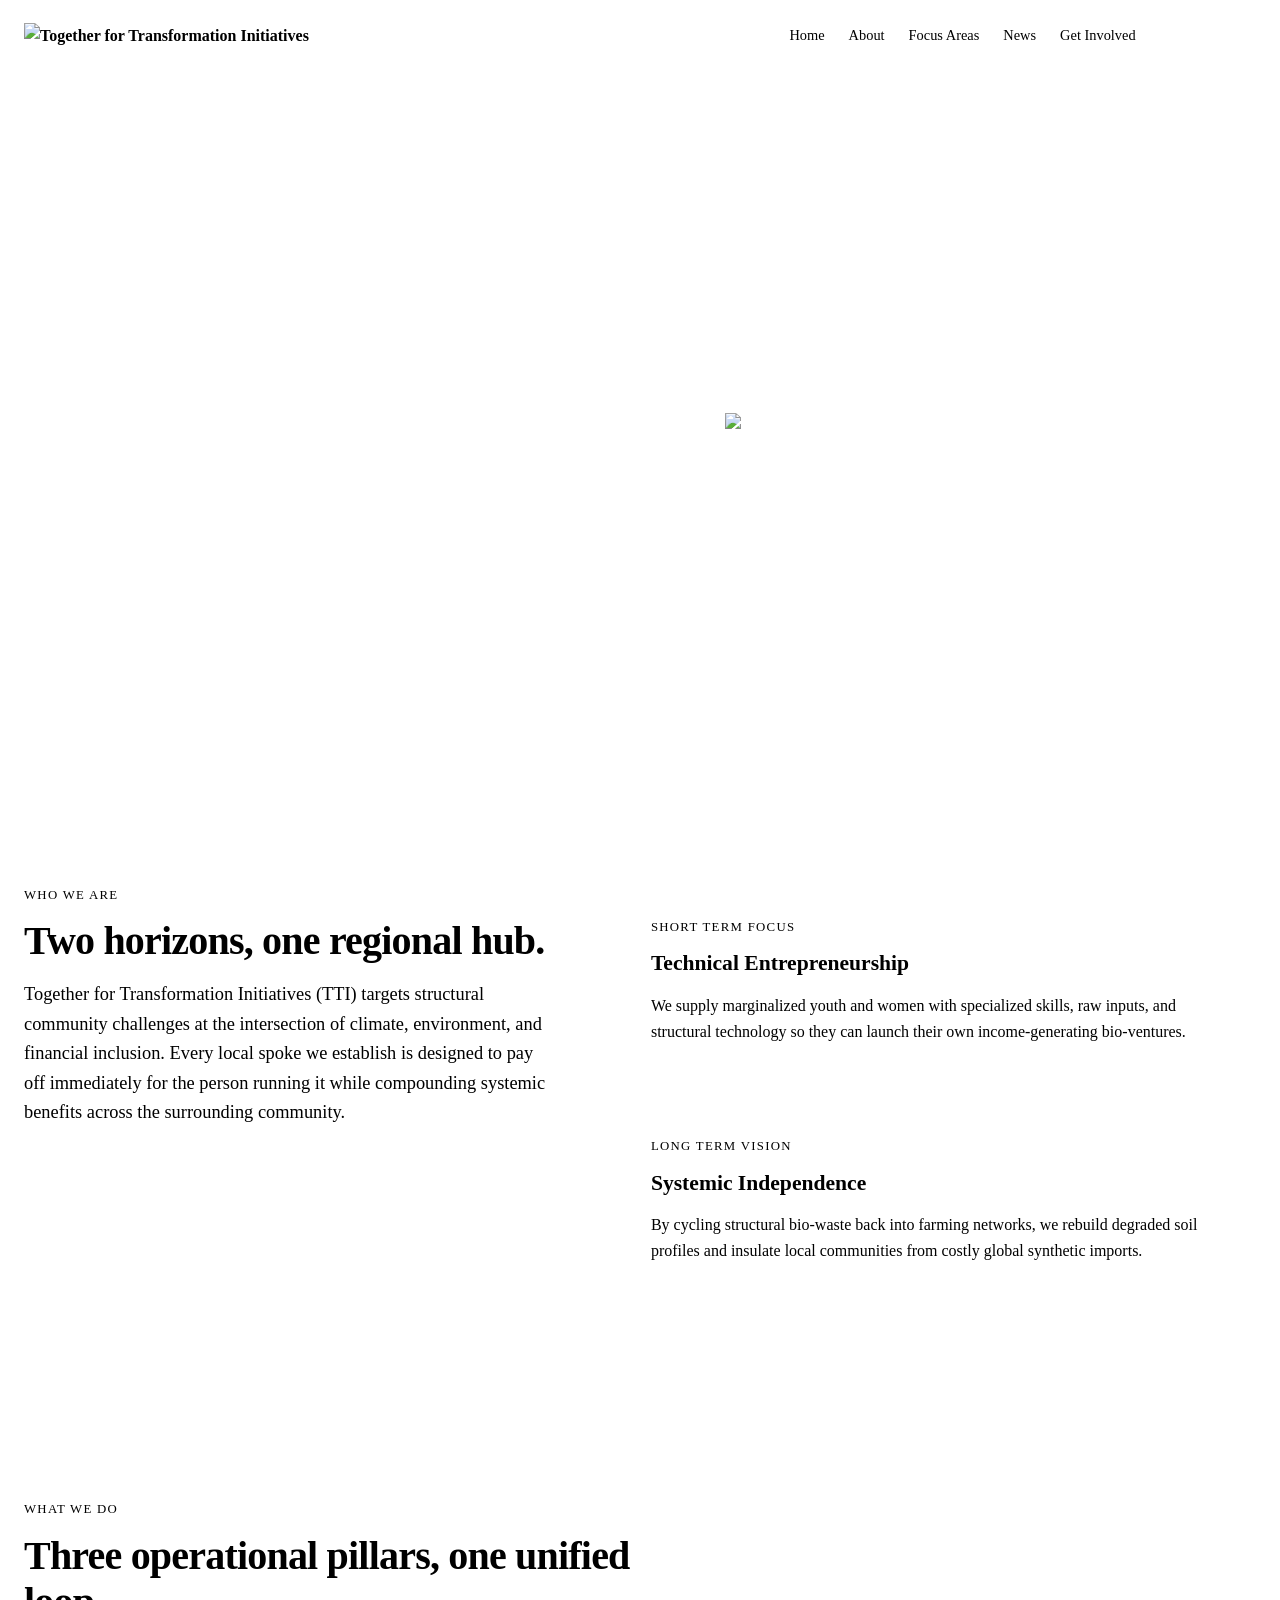
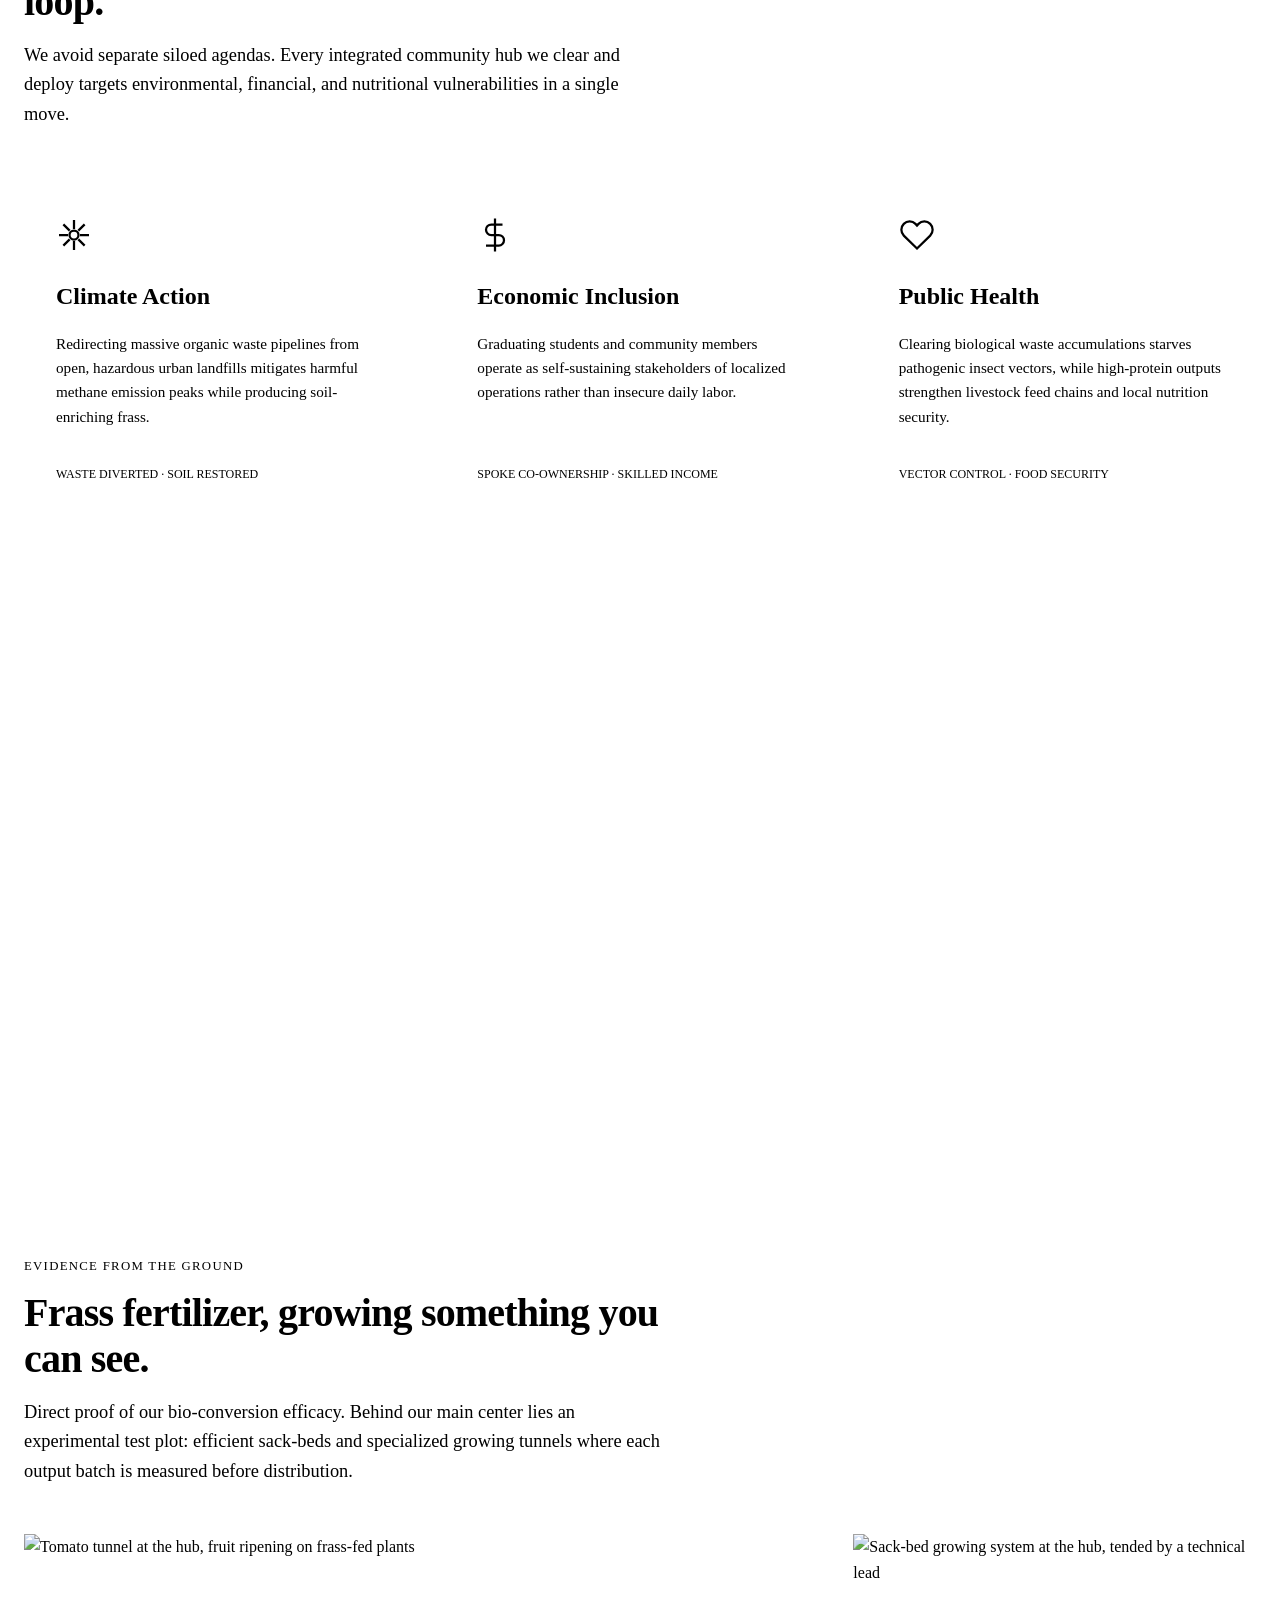
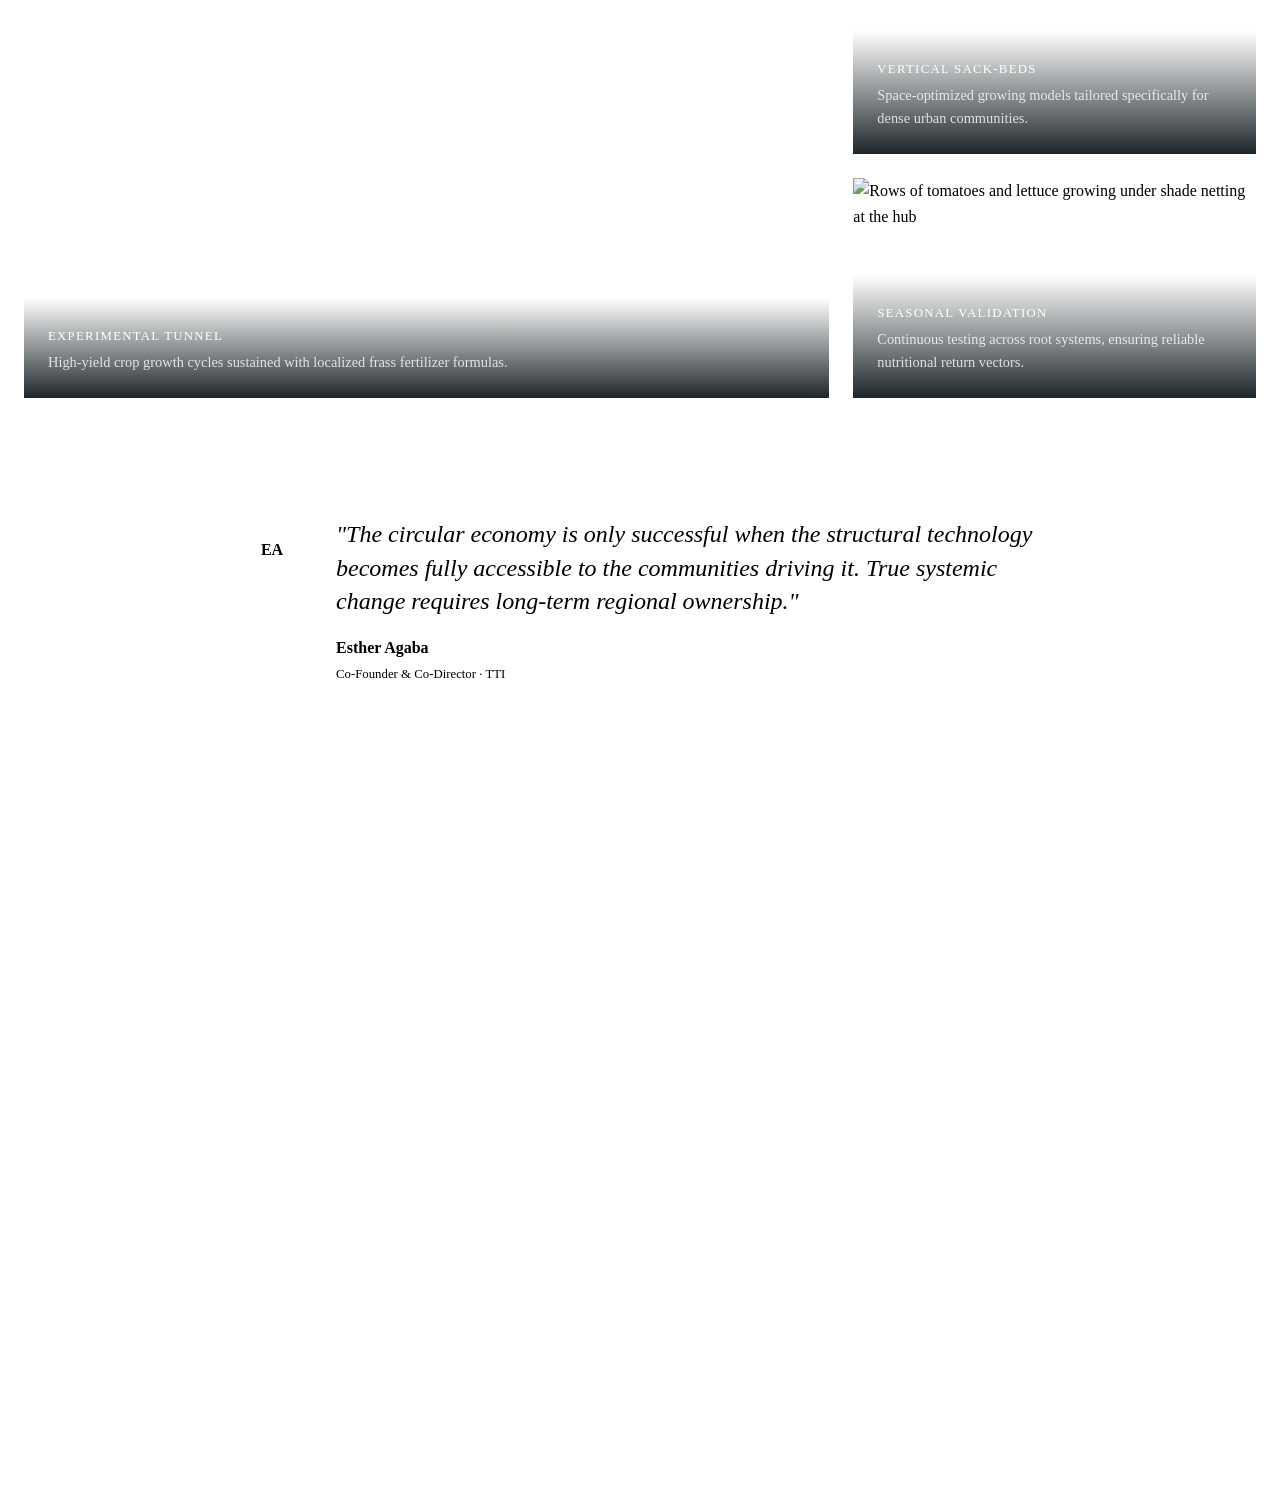
==== commit 450ad4be: "Update index.html" ====
--- a/index.html
+++ b/index.html
@@ -27,10 +27,11 @@
 </header>
 
 <!-- ================= 1. HERO NARRATIVE SECTION ================= -->
+<!-- ================= 1. HERO NARRATIVE SECTION ================= -->
 <section class="hero" id="top">
   <div class="hero-inner">
-    <div>
-      <span class="eyebrow mono">Circular Bio-Economy Hub · Kampala, Uganda</span>
+    <div class="hero-content">
+      <span class="eyebrow mono" style="color: var(--brand-accent);">Circular Bio-Economy Hub · Kampala, Uganda</span>
       <h1>We aren't just a farm.<br>We are an <em>incubator</em>.</h1>
       <p class="lede">We break the structural cycles of poverty by training youth and women to convert organic waste into high-protein animal feed and organic fertiliser—turning job seekers into technical co-owners of our scaling circular network.</p>
       
@@ -39,78 +40,22 @@
         <a href="get-involved.html" class="btn btn-ghost">Get Involved</a>
       </div>
 
-      <!-- Immersive Video Component Slot -->
+      <!-- See it in motion badge -->
       <div class="video-slot" title="Click to view our hub operations">
         <span class="play-badge">
           <svg viewBox="0 0 24 24" fill="currentColor"><path d="M8 5v14l11-7z"/></svg>
         </span>
         <span class="vs-copy">
           <strong>See the hub in motion</strong>
-          <span>Video slot reserved — click to watch our walkthrough clip</span>
+          <span>Watch our project walkthrough clip</span>
         </span>
       </div>
     </div>
 
-    <!-- Interactive Hub & Spoke Radial Diagram SVG -->
-    <div class="radial-wrap">
-      <svg viewBox="0 0 500 500">
-        <circle cx="250" cy="250" r="170" fill="none" stroke="rgba(255,255,255,0.1)" stroke-dasharray="2 6"/>
-        <circle cx="250" cy="250" r="110" fill="none" stroke="rgba(255,255,255,0.14)"/>
-        <circle cx="250" cy="250" r="62" fill="#151E24" stroke="#FFBD15" stroke-width="1.6"/>
-        <text x="250" y="245" text-anchor="middle" fill="#FFFFFF" font-family="Space Grotesk" font-weight="700" font-size="15">THE HUB</text>
-        <text x="250" y="263" text-anchor="middle" fill="#FFBD15" font-family="IBM Plex Mono" font-size="9">BSF PROCESSING</text>
-
-        <!-- Dynamic Orbiting Spokes -->
-        <g class="spoke-orbit">
-          <g transform="translate(250,80)">
-            <circle r="30" fill="#151E24" stroke="#10B981" stroke-width="1.4"/>
-            <g class="counter-rotate">
-              <text text-anchor="middle" dy="-2" fill="#FFFFFF" font-family="IBM Plex Mono" font-size="9">SPOKE</text>
-              <text text-anchor="middle" dy="9" fill="#FFFFFF" font-family="IBM Plex Mono" font-size="9">01</text>
-            </g>
-          </g>
-        </g>
-        <g class="spoke-orbit" style="transform:rotate(120deg);transform-origin:250px 250px;">
-          <g transform="translate(250,80)">
-            <circle r="30" fill="#151E24" stroke="#EF4444" stroke-width="1.4"/>
-            <g class="counter-rotate">
-              <text text-anchor="middle" dy="-2" fill="#FFFFFF" font-family="IBM Plex Mono" font-size="9">SPOKE</text>
-              <text text-anchor="middle" dy="9" fill="#FFFFFF" font-family="IBM Plex Mono" font-size="9">02</text>
-            </g>
-          </g>
-        </g>
-        <g class="spoke-orbit" style="transform:rotate(240deg);transform-origin:250px 250px;">
-          <g transform="translate(250,80)">
-            <circle r="30" fill="#151E24" stroke="#FFBD15" stroke-width="1.4"/>
-            <g class="counter-rotate">
-              <text text-anchor="middle" dy="-2" fill="#FFFFFF" font-family="IBM Plex Mono" font-size="9">SPOKE</text>
-              <text text-anchor="middle" dy="9" fill="#FFFFFF" font-family="IBM Plex Mono" font-size="9">03</text>
-            </g>
-          </g>
-        </g>
-      </svg>
-    </div>
-  </div>
-</section>
-
-<!-- ================= 2. GLOBAL IMPACT NUMBERS ================= -->
-<section class="impact">
-  <div class="impact-grid">
-    <div class="impact-cell">
-      <span class="num">1</span>
-      <span class="lbl">Centralized Hub</span>
-    </div>
-    <div class="impact-cell">
-      <span class="num">10+</span>
-      <span class="lbl">Community Spokes</span>
-    </div>
-    <div class="impact-cell">
-      <span class="num">3</span>
-      <span class="lbl">Strategic Pillars</span>
-    </div>
-    <div class="impact-cell">
-      <span class="num">0%</span>
-      <span class="lbl">Organic Waste Leaked</span>
+    <!-- Replacement: Premium Image Frame Component -->
+    <div class="hero-image-frame">
+      <img src="assets/hero-hub-operations.jpg" alt="TTI bioconversion facility training operations">
+      <div class="frame-tag mono">TTI Core Hub</div>
     </div>
   </div>
 </section>
--- a/styles.css
+++ b/styles.css
@@ -1,416 +1,551 @@
-@import url('https://fonts.googleapis.com/css2?family=Space+Grotesk:wght@500;600;700&family=Source+Serif+4:opsz,wght@8..60,400;8..60,500;8..60,600&family=IBM+Plex+Mono:wght@400;500&display=swap');
-
+/* ==========================================================================
+   1. GLOBAL CONSTANTS & BRAND VARIABLES
+   ========================================================================== */
 :root {
-  /* PREMIUM EDITORIAL GLOBAL DEVELOPMENT PALETTE */
-  --soil-black: #0B0F12;       /* Deep slate-charcoal anchor (GOAL style dark navy-black) */
-  --soil-brown: #151E24;       /* Slate dark accent container tint */
-  --oat: #FFFFFF;              /* Crisp, pristine white background for maximum impact and legibility */
-  --oat-deep: #F4F7F6;         /* Ultra-clean, cool grey-green tint for section variations */
+ :root {
+  /* Green-Centric Brand Color Palette */
+  --brand-dark: #0D1F16;      /* Deep, rich forest obsidian for grounding blocks */
+  --brand-accent: #10B981;    /* Vibrant Emerald Green for active metrics & links */
+  --oat-light: #F7F9F6;       /* Crisp, clean mint-tinted background for high readability */
+  --oat-deep: #EBEDE8;        /* Muted sage-sand tint for section background grouping */
+  --text-primary: #111C17;    /* High-contrast deep pine-charcoal for crisp text */
+  --text-muted: #4A5750;      /* Soft forest grey for narrative descriptions */
+  --line: #D0D5CE;            /* Clean editorial thin border lines */
   
-  --gold: #FFBD15;             /* Energetic, high-vibrancy developmental gold */
-  --gold-deep: #D49A00;        /* Strong structural gold for high-contrast reading text */
-  --green: #10B981;            /* Vibrant signature impact green */
-  --green-deep: #065F46;       /* Deep rich emerald forest green for primary labels */
-  --sienna: #EF4444;           /* Striking humanitarian alert red/orange accent */
-  --sienna-deep: #991B1B;      /* Deep burgundy-crimson highlight tone */
+  /* Typography Scale */
+  --font-display: 'Space Grotesk', sans-serif;
+  --font-body: -apple-system, BlinkMacSystemFont, "Segoe UI", Roboto, Helvetica, Arial, sans-serif;
+  --font-mono: 'IBM Plex Mono', monospace;
   
-  --cream-text: #FFFFFF;       /* High-contrast pure white text over dark headers */
-  --ink: #0F172A;              /* Sharp, highly readable off-black body ink */
-  --ink-soft: #475569;         /* Professional slate gray for long-form description text */
-  --line: rgba(15, 23, 42, 0.08);
-  --line-dark: rgba(255, 255, 255, 0.1);
-}
-
-*{box-sizing:border-box;}
-html{scroll-behavior:smooth;}
-body{
-  margin:0;
-  background:var(--oat);
-  color:var(--ink);
-  font-family:'Source Serif 4', serif;
-  font-size:17px;
-  line-height:1.65;
-  -webkit-font-smoothing:antialiased;
-}
-h1,h2,h3,h4,.display{
-  font-family:'Space Grotesk', sans-serif;
-  letter-spacing:-0.015em;
-  margin:0;
-  color:inherit;
-}
-.mono{
-  font-family:'IBM Plex Mono', monospace;
-  text-transform:uppercase;
-  letter-spacing:0.12em;
-  font-size:0.72rem;
+  /* Grid & Spacing Standard */
+  --max-width: 1280px;
+}
+  
+  /* Grid & Spacing Standard */
+  --max-width: 1280px;
+}
+
+/* ==========================================================================
+   2. BASE STYLES & TYPOGRAPHY DESIGN LANGUAGE
+   ========================================================================== */
+* {
+  box-sizing: border-box;
+  margin: 0;
+  padding: 0;
+}
+
+body {
+  font-family: var(--font-body);
+  background-color: var(--oat-light);
+  color: var(--text-primary);
+  line-height: 1.6;
+  -webkit-font-smoothing: antialiased;
+}
+
+.wrap {
+  max-width: var(--max-width);
+  margin: 0 auto;
+  padding: 0 24px;
+}
+
+.pad {
+  padding: 100px 0;
+}
+
+.pad.tight {
+  padding: 60px 0;
+}
+
+@media (max-width: 768px) {
+  .pad { padding: 60px 0; }
+  .pad.tight { padding: 40px 0; }
+}
+
+/* Typography Elements */
+.section-head {
+  max-width: 640px;
+  margin-bottom: 48px;
+}
+
+.section-head h2 {
+  font-family: var(--font-display);
+  font-size: 2.5rem;
+  font-weight: 700;
+  line-height: 1.15;
+  letter-spacing: -0.02em;
+  margin: 12px 0 16px;
+}
+
+.section-head p {
+  font-size: 1.15rem;
+  color: var(--text-muted);
+}
+
+.mono {
+  font-family: var(--font-mono);
+  font-size: 0.8rem;
+  text-transform: uppercase;
+  letter-spacing: 0.1em;
+  color: var(--text-muted);
+  display: inline-block;
+}
+
+/* ==========================================================================
+   3. NAVIGATION COMPONENT
+   ========================================================================== */
+.site-nav {
+  position: sticky;
+  top: 0;
+  z-index: 1000;
+  background-color: var(--oat-light);
+  border-bottom: 1px solid var(--line);
+}
+
+.nav-inner {
+  max-width: var(--max-width);
+  margin: 0 auto;
+  padding: 16px 24px;
+  display: flex;
+  justify-content: space-between;
+  align-items: center;
+}
+
+.brand {
+  font-family: var(--font-display);
+  font-weight: 700;
+  text-decoration: none;
+  color: var(--text-primary);
+  display: flex;
+  align-items: center;
+}
+
+.mark-chip-full img {
+  height: 40px;
+  width: auto;
+}
+
+.nav-toggle {
+  display: none;
+  background: none;
+  border: none;
+  font-size: 1.5rem;
+  cursor: pointer;
+  color: var(--text-primary);
+}
+
+.nav-links {
+  display: flex;
+  gap: 24px;
+  align-items: center;
+}
+
+.nav-links a {
+  text-decoration: none;
+  color: var(--text-muted);
+  font-family: var(--font-mono);
+  font-size: 0.9rem;
   font-weight: 500;
-}
-a{color:inherit;text-decoration:none;transition:color .2s ease;}
-img,svg{display:block;max-width:100%;}
-.wrap{max-width:1180px;margin:0 auto;padding:0 32px;}
-section{position:relative;}
-
-/* ---------- NAV ---------- */
-header.site-nav{
-  position:sticky;top:0;z-index:100;
-  background:var(--soil-black);
-  border-bottom:1px solid var(--line-dark);
-}
-.nav-inner{
-  max-width:1180px;margin:0 auto;padding:18px 32px;
-  display:flex;align-items:center;justify-content:space-between;
-  color:var(--cream-text);
-}
-.brand{display:flex;align-items:center;gap:10px;font-family:'Space Grotesk',sans-serif;font-weight:700;font-size:1.1rem;color:var(--cream-text);}
-.brand .mark-chip{
-  width:36px;height:36px;border-radius:50%;background:var(--oat-deep);
-  display:flex;align-items:center;justify-content:center;flex-shrink:0;
-}
-.brand .mark-chip img{width:22px;height:auto;}
-.mark-chip-full{width:auto;height:auto;border-radius:2px;padding:8px 12px;background:var(--oat);}
-.mark-chip-full img{height:26px;width:auto;}
-@media(max-width:500px){.mark-chip-full img{height:22px;}}
-.nav-links{display:flex;gap:32px;align-items:center;}
-.nav-links a{font-size:0.88rem;font-weight:600;color:var(--cream-text);opacity:0.85;transition:opacity .2s, color .2s;}
-.nav-links a:hover, .nav-links a.active{opacity:1;color:var(--gold);}
-.nav-cta{
-  background:var(--green);color:var(--cream-text)!important;opacity:1!important;
-  padding:10px 20px;border-radius:2px;font-weight:600;font-size:0.84rem;
-  transition:background .2s ease!important;
-}
-.nav-cta:hover{background:#059669!important;}
-.nav-toggle{display:none;background:none;border:none;color:var(--cream-text);font-size:1.4rem;cursor:pointer;}
-
-@media(max-width:860px){
-  .nav-links{
-    position:fixed;top:68px;left:0;right:0;background:var(--soil-black);
-    flex-direction:column;align-items:flex-start;padding:24px 32px 32px;
-    gap:20px;border-bottom:1px solid var(--line-dark);
-    transform:translateY(-130%);transition:transform .3s ease;
+  transition: color 0.2s ease;
+}
+
+.nav-links a:hover, .nav-links a.active {
+  color: var(--text-primary);
+}
+
+.nav-links a.nav-cta {
+  background-color: var(--brand-dark);
+  color: #FFFFFF;
+  padding: 8px 16px;
+  border-radius: 4px;
+}
+
+.nav-links a.nav-cta:hover {
+  background-color: var(--brand-accent);
+  color: var(--brand-dark);
+}
+
+@media (max-width: 850px) {
+  .nav-toggle { display: block; }
+  .nav-links {
+    display: none;
+    flex-direction: column;
+    position: absolute;
+    top: 100%;
+    left: 0;
+    right: 0;
+    background-color: var(--oat-light);
+    border-bottom: 1px solid var(--line);
+    padding: 24px;
+    gap: 16px;
   }
-  .nav-links.open{transform:translateY(0);}
-  .nav-toggle{display:block;}
-}
-
-/* ---------- HERO ---------- */
-.hero{
-  background:linear-gradient(135deg, var(--soil-black) 0%, #17242B 100%);
-  color:var(--cream-text);
-  overflow:hidden;
-}
-.hero-inner{
-  max-width:1180px;margin:0 auto;padding:110px 32px 100px;
-  display:grid;grid-template-columns:1.1fr 0.9fr;gap:50px;align-items:center;
-}
-.eyebrow{
-  color:var(--gold);display:flex;align-items:center;gap:10px;margin-bottom:24px;
-}
-.eyebrow::before{content:"";width:22px;height:2px;background:var(--gold);display:inline-block;}
-.hero h1{
-  font-size:clamp(2.5rem,5vw,4rem);
-  font-weight:700;line-height:1.05;
-  color:var(--cream-text);
-}
-.hero h1 em{
-  font-style:normal;color:var(--gold);
-}
-.hero p.lede{
-  font-family:'Source Serif 4',serif;font-size:1.2rem;line-height:1.65;
-  color:rgba(255,255,255,0.85);margin-top:24px;max-width:46ch;
-}
-.hero-ctas{display:flex;gap:16px;margin-top:38px;flex-wrap:wrap;}
-.btn{
-  display:inline-flex;align-items:center;gap:8px;
-  padding:15px 28px;font-family:'Space Grotesk',sans-serif;font-weight:600;font-size:0.92rem;
-  border-radius:2px;cursor:pointer;border:1px solid transparent;transition:transform .18s,background .18s;
-}
-.btn:hover{transform:translateY(-1px);}
-.btn-primary{background:var(--green);color:var(--cream-text);}
-.btn-primary:hover{background:#059669;}
-.btn-ghost{border-color:rgba(255,255,255,0.3);color:var(--cream-text);}
-.btn-ghost:hover{border-color:var(--gold);color:var(--gold);}
-.btn-dark{background:var(--soil-black);color:var(--cream-text);}
-.btn-dark:hover{background:#000;}
-
-.hero-strip{
-  margin-top:60px;display:flex;gap:48px;flex-wrap:wrap;
-  border-top:1px solid var(--line-dark);padding-top:26px;
-}
-.hero-strip div{font-family:'IBM Plex Mono',monospace;}
-.hero-strip .num{color:var(--gold);font-size:1.5rem;display:block;font-weight:600;}
-.hero-strip .lbl{font-size:0.7rem;letter-spacing:0.08em;text-transform:uppercase;opacity:0.7;}
-
-/* ---------- RADIAL DIAGRAM ---------- */
-.radial-wrap{position:relative;display:flex;align-items:center;justify-content:center;}
-.radial-wrap svg{width:100%;height:auto;max-width:440px;}
-.spoke-orbit{
-  transform-origin:250px 250px;
-  animation:spin 60s linear infinite;
-}
-.spoke-orbit.reverse{animation:spin-rev 80s linear infinite;}
-@keyframes spin{from{transform:rotate(0deg);}to{transform:rotate(360deg);}}
-@keyframes spin-rev{from{transform:rotate(360deg);}to{transform:rotate(0deg);}}
-.spoke-node text, .hub-label{
-  transform-box:fill-box;transform-origin:center;
-}
-.counter-rotate{animation:spin-rev 60s linear infinite;transform-origin:250px 250px;}
-.counter-rotate.rev2{animation:spin 80s linear infinite;}
-
-@media(max-width:900px){
-  .hero-inner{grid-template-columns:1fr;padding-top:64px;}
-  .radial-wrap{order:-1;margin-bottom:12px;}
-  .radial-wrap svg{max-width:320px;}
-}
-
-/* ---------- SECTION HEADERS ---------- */
-.section-head{max-width:680px;margin-bottom:60px;}
-.section-head .mono{color:var(--green-deep);margin-bottom:16px;display:block;font-weight:600;}
-.section-head h2{font-size:clamp(1.8rem,3.5vw,2.6rem);font-weight:700;line-height:1.15;color:var(--soil-black);}
-.section-head p{margin-top:18px;color:var(--ink-soft);font-size:1.08rem;line-height:1.6;}
-section.pad{padding:110px 0;}
-section.pad.tight{padding:80px 0;}
-
-/* ---------- MODEL / ABOUT ---------- */
-.model-grid{display:grid;grid-template-columns:1fr 1fr;gap:64px;align-items:start;}
-.model-grid p{margin:0 0 18px;color:var(--ink-soft);font-size:1.02rem;}
-.model-grid h3{font-size:1.4rem;margin-bottom:16px;color:var(--soil-black);}
-.hub-spoke-explain{
-  display:grid;grid-template-columns:1fr 1fr;gap:20px;margin-top:32px;
-}
-.mini-card{
-  background:var(--oat-deep);border:1px solid var(--line);padding:24px;border-radius:2px;
-}
-.mini-card .mono{color:var(--green-deep);margin-bottom:10px;display:block;}
-.mini-card h4{font-size:1.08rem;margin-bottom:8px;color:var(--soil-black);}
-.mini-card p{font-size:0.94rem;margin:0;line-height:1.5;}
-
-@media(max-width:860px){
-  .model-grid{grid-template-columns:1fr;}
-  .hub-spoke-explain{grid-template-columns:1fr;}
-}
-
-/* ---------- PROCESS ---------- */
-.process-dark{background:var(--soil-black);color:var(--cream-text);}
-.process-dark .section-head .mono{color:var(--gold);}
-.process-dark .section-head h2{color:var(--cream-text);}
-.process-dark .section-head p{color:rgba(255,255,255,0.75);}
-.process-flow{
-  display:grid;grid-template-columns:repeat(5,1fr);gap:12px;position:relative;margin-top:20px;
-}
-.process-flow::before{
-  content:"";position:absolute;top:38px;left:5%;right:5%;height:2px;
-  background:linear-gradient(90deg, transparent, rgba(255,255,255,0.15) 8%, rgba(255,255,255,0.15) 92%, transparent);
-  z-index:0;
-}
-.flow-step{position:relative;z-index:1;padding:0 8px;text-align:center;}
-.flow-icon{
-  width:76px;height:76px;border-radius:50%;background:var(--soil-brown);
-  border:2px solid var(--green);
-  display:flex;align-items:center;justify-content:center;margin:0 auto 24px;
-  box-shadow: 0 0 0 6px var(--soil-black);
-}
-.flow-icon svg{width:32px;height:32px;color:var(--gold);}
-.flow-step h4{font-size:1.02rem;margin-bottom:10px;color:var(--cream-text);font-weight:600;}
-.flow-step p{font-size:0.86rem;color:rgba(255,255,255,0.65);margin:0;line-height:1.5;}
-.flow-arrow{position:absolute;top:30px;right:-14px;color:rgba(255,255,255,0.2);font-size:1.1rem;z-index:2;}
-
-@media(max-width:860px){
-  .process-flow{grid-template-columns:1fr;gap:40px;}
-  .process-flow::before{display:none;}
-  .flow-arrow{display:none;}
-}
-
-/* ---------- PILLARS ---------- */
-.pillars-grid{display:grid;grid-template-columns:repeat(3,1fr);gap:32px;}
-.pillar-card{
-  border-top:5px solid var(--pillar-color);
-  background:var(--oat-deep);padding:38px 32px;border-radius:2px;
-  display:flex;flex-direction:column;height:100%;
-}
-.pillar-card.climate{--pillar-color:var(--green-deep);}
-.pillar-card.economic{--pillar-color:var(--gold-deep);}
-.pillar-card.health{--pillar-color:var(--sienna-deep);}
-.pillar-icon{width:46px;height:46px;margin-bottom:24px;color:var(--pillar-color);}
-.pillar-card h3{font-size:1.3rem;margin-bottom:14px;color:var(--soil-black);}
-.pillar-card p{color:var(--ink-soft);font-size:1rem;margin:0 0 24px;flex-grow:1;line-height:1.6;}
-.pillar-tag{
-  font-family:'IBM Plex Mono',monospace;font-size:0.72rem;text-transform:uppercase;letter-spacing:0.08em;
-  color:var(--pillar-color);border-top:1px solid var(--line);padding-top:16px;
-  font-weight:600;
-}
-@media(max-width:860px){...}
-
-.pillars-intersect{
-  margin-top:48px;text-align:center;font-family:'IBM Plex Mono',monospace;font-size:0.86rem;
-  color:var(--ink-soft);padding:20px;border:1px dashed var(--line);
-}
-
-/* ---------- INCUBATOR ---------- */
-.stages{display:grid;grid-template-columns:repeat(4,1fr);gap:0;}
-.stage {
-  position:relative;padding:0 28px 0 0;border-right:1px solid var(--line);
-}
-.stage:last-child{border-right:none;padding-right:0;}
-.stage-num{
-  font-family:'Space Grotesk',sans-serif;font-weight:700;font-size:2.4rem;
-  color:transparent;-webkit-text-stroke:1.5px var(--ink);
-  margin-bottom:16px;display:block;opacity:0.3;
-}
-.stage h4{font-size:1.1rem;margin-bottom:12px;color:var(--soil-black);}
-.stage p{font-size:0.94rem;color:var(--ink-soft);margin:0;line-height:1.58;}
-@media(max-width:860px){
-  .stages{grid-template-columns:1fr;gap:36px;}
-  .stage{border-right:none;border-left:3px solid var(--green);padding-left:24px;padding-right:0;}
-}
-
-.incubator-note{
-  margin-top:56px;background:var(--soil-black);color:var(--cream-text);
-  padding:36px;border-radius:2px;display:flex;gap:28px;align-items:flex-start;flex-wrap:wrap;
-}
-.incubator-note .mono{color:var(--gold);display:block;margin-bottom:10px;}
-.incubator-note p{margin:0;max-width:64ch;color:rgba(255,255,255,0.8);font-size:1.02rem;}
-
-/* ---------- TESTIMONIAL ---------- */
-.testimonial{
-  margin-top:56px;background:var(--oat-deep);border:1px solid var(--line);border-left:5px solid var(--green);
-  padding:44px;border-radius:2px;display:grid;grid-template-columns:auto 1fr;gap:32px;align-items:center;
-}
-.testimonial-avatar{
-  width:80px;height:80px;border-radius:50%;flex-shrink:0;
-  background:var(--green-deep);color:var(--cream-text);
-  display:flex;align-items:center;justify-content:center;
-  font-family:'Space Grotesk',sans-serif;font-weight:700;font-size:1.4rem;
-}
-.testimonial blockquote{margin:0 0 16px;font-size:1.2rem;line-height:1.6;font-style:italic;color:var(--ink);}
-.testimonial cite{font-style:normal;font-family:'Space Grotesk',sans-serif;font-weight:700;font-size:0.94rem;color:var(--green-deep);display:block;}
-.testimonial .role{font-family:'IBM Plex Mono',monospace;font-size:0.72rem;text-transform:uppercase;letter-spacing:0.06em;color:var(--ink-soft);display:block;margin-top:4px;}
-@media(max-width:700px){.testimonial{grid-template-columns:1fr;padding:32px;}}
-
-/* ---------- HERO VIDEO SLOT ---------- */
-.video-slot{
-  margin-top:56px;border:1px solid rgba(255,255,255,0.15);border-radius:2px;
-  padding:24px;display:flex;align-items:center;gap:20px;
-  background:rgba(255,255,255,0.03);cursor:pointer;transition:all .2s ease;
-}
-.video-slot:hover{border-color:var(--gold);background:rgba(255,255,255,0.07);}
-.video-slot .play-badge{
-  width:46px;height:46px;border-radius:50%;background:var(--gold);flex-shrink:0;
-  display:flex;align-items:center;justify-content:center;
-}
-.video-slot .play-badge svg{width:16px;height:16px;margin-left:3px;color:var(--soil-black);}
-.video-slot .vs-copy{display:flex;flex-direction:column;gap:2px;}
-.video-slot .vs-copy strong{font-family:'Space Grotesk',sans-serif;font-size:1rem;color:var(--cream-text);font-weight:600;}
-.video-slot .vs-copy span{font-family:'IBM Plex Mono',monospace;font-size:0.7rem;text-transform:uppercase;letter-spacing:0.06em;color:rgba(255,255,255,0.5);}
-
-/* ---------- ACCORDION ---------- */
-.accordion{border-top:1px solid var(--line);}
-.acc-item{border-bottom:1px solid var(--line);}
-.acc-trigger{
-  width:100%;background:none;border:none;cursor:pointer;
-  display:flex;align-items:center;justify-content:space-between;gap:20px;
-  padding:28px 6px;text-align:left;font-family:'Space Grotesk',sans-serif;
-}
-.acc-trigger .acc-left{display:flex;align-items:center;gap:20px;}
-.acc-trigger .acc-tag{font-family:'IBM Plex Mono',monospace;font-size:0.72rem;text-transform:uppercase;letter-spacing:0.08em;color:var(--green-deep);width:120px;flex-shrink:0;font-weight:600;}
-.acc-trigger h3{font-size:1.18rem;font-weight:700;color:var(--soil-black);}
-.acc-trigger .acc-icon{
-  width:30px;height:30px;border-radius:50%;border:1px solid var(--line);flex-shrink:0;
-  display:flex;align-items:center;justify-content:center;position:relative;
-}
-.acc-trigger .acc-icon::before,.acc-trigger .acc-icon::after{content:"";position:absolute;background:var(--ink);border-radius:1px;}
-.acc-trigger .acc-icon::before{width:12px;height:1.5px;}
-.acc-trigger .acc-icon::after{width:1.5px;height:12px;transition:opacity .2s ease;}
-.acc-item.open .acc-trigger .acc-icon{background:var(--green);border-color:var(--green);}
-.acc-item.open .acc-trigger .acc-icon::before{background:var(--cream-text);}
-.acc-item.open .acc-trigger .acc-icon::after{opacity:0;}
-.acc-panel{max-height:0;overflow:hidden;transition:max-height .35s ease;}
-.acc-panel-inner{padding:0 6px 32px 146px;}
-.acc-panel-inner p{color:var(--ink-soft);font-size:1rem;margin:0 0 16px;max-width:58ch;}
-.acc-panel-inner a.link{font-family:'Space Grotesk',sans-serif;font-weight:600;font-size:0.88rem;color:var(--green-deep);}
-@media(max-width:700px){.acc-panel-inner{padding:0 6px 24px 6px;}}
-
-/* ---------- IMPACT ---------- */
-.impact{background:var(--soil-brown);color:var(--cream-text);border-top:4px solid var(--gold);}
-.impact-grid{display:grid;grid-template-columns:repeat(4,1fr);gap:1px;background:var(--line-dark);}
-.impact-cell{background:var(--soil-brown);padding:40px 32px;}
-.impact-cell .num{
-  font-family:'Space Grotesk',sans-serif;font-weight:700;font-size:2.8rem;color:var(--gold);
-  display:block;line-height:1;
-}
-.impact-cell .lbl{font-family:'IBM Plex Mono',monospace;font-size:0.74rem;text-transform:uppercase;letter-spacing:0.08em;
-  color:rgba(255,255,255,0.7);margin-top:14px;display:block;}
-@media(max-width:860px){hd .impact-grid{grid-template-columns:1fr 1fr;}}
-
-/* ---------- GET INVOLVED ---------- */
-.involve-grid{display:grid;grid-template-columns:1fr 1fr 1fr;gap:28px;margin-bottom:64px;}
-.involve-card{
-  border:1px solid var(--line);padding:34px 28px;border-radius:2px;background:var(--oat-deep);
-}
-.involve-card:hover{border-color:var(--green);}
-.involve-card .mono{color:var(--green-deep);display:block;margin-bottom:14px;}
-.involve-card h3{font-size:1.2rem;margin-bottom:12px;color:var(--soil-black);}
-.involve-card p{font-size:0.96rem;color:var(--ink-soft);margin:0 0 20px;line-height:1.55;}
-.involve-card a.link{font-family:'Space Grotesk',sans-serif;font-weight:600;font-size:0.88rem;color:var(--green-deep);}
-
-.contact-block{
-  display:grid;grid-template-columns:1fr 1fr;gap:64px;background:var(--soil-black);color:var(--cream-text);
-  padding:64px;border-radius:2px;
-}
-.contact-block h3{font-size:1.6rem;margin-bottom:18px;}
-.contact-block p{color:rgba(255,255,255,0.75);margin:0 0 28px;max-width:46ch;}
-form.contact-form{display:flex;flex-direction:column;gap:16px;}
-form.contact-form input,form.contact-form textarea,form.contact-form select{
-  background:rgba(255,255,255,0.05);border:1px solid rgba(255,255,255,0.18);
-  color:var(--cream-text);padding:14px;font-family:'Source Serif 4',serif;font-size:0.96rem;border-radius:2px;
-}
-form.contact-form button{margin-top:8px;}
-
-/* ---------- GALLERY ---------- */
-.gallery-grid{
-  display:grid;grid-template-columns:1.3fr 1fr;grid-template-rows:1fr 1fr;gap:16px;height:580px;
-}
-.g-item{position:relative;overflow:hidden;border-radius:2px;background:var(--soil-brown);}
-.g-item img{width:100%;height:100%;object-fit:cover;display:block;}
-.g-caption{
-  position:absolute;left:0;right:0;bottom:0;padding:24px;
-  background:linear-gradient(to top, rgba(11,15,18,0.95), transparent);
-  color:var(--cream-text);
-}
-.g-caption .mono{color:var(--gold);display:block;margin-bottom:6px;}
-
-/* ---------- FOOTER ---------- */
-footer{background:var(--soil-black);color:rgba(255,255,255,0.6);padding:60px 0 32px;font-size:0.88rem;}
-.footer-top{display:flex;justify-content:space-between;align-items:flex-start;flex-wrap:wrap;gap:32px;padding-bottom:40px;border-bottom:1px solid var(--line-dark);}
-.footer-brand{font-family:'Space Grotesk',sans-serif;color:var(--cream-text);font-weight:700;font-size:1.15rem;display:flex;align-items:center;gap:14px;}
-.footer-cols{display:flex;gap:60px;flex-wrap:wrap;}
-.footer-col .mono{color:var(--gold);display:block;margin-bottom:14px;}
-.footer-col a{display:block;margin-bottom:10px;opacity:0.8;}
-.footer-col a:hover{opacity:1;color:var(--gold);}
-
-/* ---------- NEWS / UPDATES ---------- */
-.news-grid{display:grid;grid-template-columns:repeat(3,1fr);gap:28px;}
-.news-card{background:var(--oat-deep);border:1px solid var(--line);border-radius:2px;overflow:hidden;display:flex;flex-direction:column;}
-.news-card:hover{border-color:var(--green);}
-.news-thumb{height:180px;background:var(--soil-brown);position:relative;overflow:hidden;}
-.news-thumb img{width:100%;height:100%;object-fit:cover;}
-.news-cat{
-  position:absolute;top:14px;left:14px;background:var(--gold);color:var(--soil-black);
-  font-family:'IBM Plex Mono',monospace;font-size:0.64rem;text-transform:uppercase;letter-spacing:0.06em;
-  padding:5px 10px;border-radius:2px;font-weight:600;
-}
-.news-body{padding:24px;display:flex;flex-direction:column;flex-grow:1;}
-.news-body h3{font-size:1.15rem;margin-bottom:10px;line-height:1.35;color:var(--soil-black);font-weight:700;}
-.news-body p{font-size:0.94rem;color:var(--ink-soft);margin:0 0 18px;flex-grow:1;}
-.news-body a.link{font-family:'Space Grotesk',sans-serif;font-weight:600;font-size:0.86rem;color:var(--green-deep);}
-
-/* ---------- SHORT/LONG TERM VARIATIONS ---------- */
-.term-grid{display:grid;grid-template-columns:1fr 1fr;gap:28px;}
-.term-card{padding:38px 32px;border-radius:2px;}
-.term-card.short{background:var(--oat-deep);border-left:5px solid var(--gold-deep);}
-.term-card.long{background:var(--soil-black);color:var(--cream-text);border-left:5px solid var(--green);}
-.term-card h3{font-size:1.24rem;margin-bottom:12px;}
-
-/* ---------- FOCUS AREA DETAILS ---------- */
-.detail-block{display:grid;grid-template-columns:1fr 1fr;gap:64px;align-items:center;padding:80px 0;border-bottom:1px solid var(--line);}
-.detail-block h3{font-size:1.75rem;margin-bottom:18px;color:var(--soil-black);}
-.detail-visual{background:var(--soil-black);border-radius:2px;}
+  .nav-links.open { display: flex; }
+}
+
+/* ==========================================================================
+   4. HERO NARRATIVE SECTION & SVG RADIAL DIAGRAM
+   ========================================================================== */
+.hero {
+  background-color: var(--brand-dark);
+  color: #FFFFFF;
+  padding: 100px 0;
+  overflow: hidden;
+}
+
+.hero-inner {
+  max-width: var(--max-width);
+  margin: 0 auto;
+  padding: 0 24px;
+  display: grid;
+  grid-template-columns: 1.2fr 1fr;
+  gap: 64px;
+  align-items: center;
+}
+
+.hero h1 {
+  font-family: var(--font-display);
+  font-size: 3.5rem;
+  line-height: 1.1;
+  margin: 16px 0 24px;
+  font-weight: 700;
+}
+
+.hero h1 em {
+  font-style: normal;
+  color: var(--brand-accent);
+}
+
+.hero .lede {
+  font-size: 1.25rem;
+  color: rgba(255, 255, 255, 0.85);
+  margin-bottom: 40px;
+}
+
+.hero-ctas {
+  display: flex;
+  gap: 16px;
+  margin-bottom: 48px;
+}
+
+/* Video Slot Component */
+.video-slot {
+  display: flex;
+  align-items: center;
+  gap: 16px;
+  background: rgba(255, 255, 255, 0.05);
+  border: 1px solid rgba(255, 255, 255, 0.1);
+  padding: 16px;
+  cursor: pointer;
+}
+
+.video-slot:hover {
+  background: rgba(255, 255, 255, 0.08);
+}
+
+.play-badge {
+  width: 48px;
+  height: 48px;
+  border-radius: 50%;
+  background: var(--brand-accent);
+  color: var(--brand-dark);
+  display: flex;
+  align-items: center;
+  justify-content: center;
+  flex-shrink: 0;
+}
+
+.play-badge svg { width: 20px; height: 20px; }
+.vs-copy strong { display: block; font-size: 0.95rem; color: #FFFFFF; }
+.vs-copy span { font-size: 0.85rem; color: rgba(255, 255, 255, 0.6); }
+
+/* SVG Animation Mechanics */
+.radial-wrap { width: 100%; max-width: 460px; margin: 0 auto; }
+.spoke-orbit { animation: spin 40s linear infinite; }
+.counter-rotate { animation: counter-spin 40s linear infinite; transform-origin: center; }
+
+@keyframes spin { 100% { transform: rotate(360deg); } }
+@keyframes counter-spin { 100% { transform: rotate(-360deg); } }
+
+@media (max-width: 960px) {
+  .hero-inner { grid-template-columns: 1fr; gap: 48px; text-align: center; }
+  .hero-ctas { justify-content: center; }
+  .video-slot { text-align: left; }
+  .radial-wrap { max-width: 320px; }
+  .hero h1 { font-size: 2.5rem; }
+}
+
+/* ==========================================================================
+   5. ASYMMETRIC GRID SYSTEM (IMPACT, MODELS, PILLARS)
+   ========================================================================== */
+/* Impact Bar */
+.impact {
+  background-color: var(--brand-dark);
+  color: #FFFFFF;
+  border-bottom: 4px solid var(--brand-accent);
+}
+
+.impact-grid {
+  display: grid;
+  grid-template-columns: repeat(4, 1fr);
+  max-width: var(--max-width);
+  margin: 0 auto;
+}
+
+.impact-cell {
+  padding: 40px 24px;
+  border-right: 1px solid rgba(255, 255, 255, 0.1);
+}
+
+.impact-cell:last-child { border-right: none; }
+
+.impact-cell .num {
+  display: block;
+  font-family: var(--font-display);
+  font-size: 3.5rem;
+  font-weight: 700;
+  color: var(--brand-accent);
+  line-height: 1;
+  margin-bottom: 8px;
+}
+
+.impact-cell .lbl {
+  font-family: var(--font-mono);
+  font-size: 0.85rem;
+  text-transform: uppercase;
+  letter-spacing: 0.05em;
+  color: rgba(255, 255, 255, 0.8);
+}
+
+/* Model Split Grid */
+.model-grid {
+  display: grid;
+  grid-template-columns: 5fr 6fr;
+  gap: 64px;
+  align-items: start;
+}
+
+.hub-spoke-explain {
+  display: grid;
+  grid-template-columns: 1fr;
+  gap: 24px;
+}
+
+.mini-card {
+  padding: 32px;
+  background: #FFFFFF;
+  border: 1px solid var(--line);
+}
+
+.mini-card h4 {
+  font-family: var(--font-display);
+  font-size: 1.35rem;
+  margin: 8px 0 12px;
+}
+
+/* Three Core Pillars */
+.pillars-grid {
+  display: grid;
+  grid-template-columns: repeat(3, 1fr);
+  gap: 32px;
+  margin-top: 48px;
+}
+
+.pillar-card {
+  background: #FFFFFF;
+  border-top: 5px solid var(--text-primary);
+  padding: 40px 32px;
+  display: flex;
+  flex-direction: column;
+  min-height: 340px;
+}
+
+.pillar-icon { width: 36px; height: 36px; margin-bottom: 24px; color: var(--text-muted); }
+.pillar-card h3 { font-family: var(--font-display); font-size: 1.5rem; margin-bottom: 16px; }
+.pillar-card p { color: var(--text-muted); font-size: 0.95rem; margin-bottom: auto; }
+.pillar-tag { font-family: var(--font-mono); font-size: 0.75rem; text-transform: uppercase; color: var(--text-muted); margin-top: 24px; border-top: 1px solid var(--line); padding-top: 12px; }
+
+.pillar-card.climate { border-top-color: #10B981; }
+.pillar-card.economic { border-top-color: var(--brand-accent); }
+.pillar-card.health { border-top-color: #EF4444; }
+
+@media (max-width: 960px) {
+  .impact-grid { grid-template-columns: repeat(2, 1fr); }
+  .model-grid { grid-template-columns: 1fr; gap: 40px; }
+  .pillars-grid { grid-template-columns: 1fr; gap: 24px; }
+  .impact-cell { border-bottom: 1px solid rgba(255, 255, 255, 0.1); border-right: none; }
+}
+
+@media (max-width: 480px) {
+  .impact-grid { grid-template-columns: 1fr; }
+}
+
+/* ==========================================================================
+   6. TIMELINE RUNWAY & EVIDENCE IMAGE GALLERY
+   ========================================================================== */
+/* Timeline Line */
+.process-dark { background-color: var(--brand-dark); color: #FFFFFF; }
+.process-dark .section-head h2 { color: #FFFFFF; }
+.process-dark .section-head p { color: rgba(255,255,255,0.7); }
+
+.process-flow {
+  display: grid;
+  grid-template-columns: repeat(5, 1fr);
+  gap: 24px;
+  margin-top: 48px;
+}
+
+.flow-step { position: relative; }
+.flow-icon { width: 44px; height: 44px; border: 1px solid rgba(255,255,255,0.2); display: flex; align-items: center; justify-content: center; color: var(--brand-accent); margin-bottom: 16px; }
+.flow-icon svg { width: 20px; height: 20px; }
+.flow-step h4 { font-family: var(--font-display); font-size: 1.1rem; margin-bottom: 8px; }
+.flow-step p { font-size: 0.85rem; color: rgba(255,255,255,0.6); }
+.flow-arrow { position: absolute; right: -12px; top: 12px; color: rgba(255,255,255,0.2); font-family: var(--font-mono); }
+
+@media (max-width: 960px) {
+  .process-flow { grid-template-columns: 1fr; gap: 32px; }
+  .flow-arrow { display: none; }
+}
+
+/* Image Presentation Layouts */
+.gallery-grid {
+  display: grid;
+  grid-template-columns: 2fr 1fr;
+  grid-template-rows: repeat(2, 220px);
+  gap: 24px;
+  margin-top: 48px;
+}
+
+.g-item { position: relative; overflow: hidden; background-color: var(--oat-deep); border: 1px solid var(--line); }
+.g-item img { width: 100%; height: 100%; object-fit: cover; filter: grayscale(15%); transition: filter 0.3s ease; }
+.g-item:hover img { filter: grayscale(0%); }
+.g-main { grid-row: span 2; }
+
+.g-caption {
+  position: absolute;
+  bottom: 0; left: 0; right: 0;
+  padding: 24px;
+  background: linear-gradient(transparent, rgba(18,26,31,0.95));
+  color: #FFFFFF;
+}
+
+.g-caption .mono { color: var(--brand-accent); margin-bottom: 4px; }
+.g-caption p { font-size: 0.9rem; color: rgba(255,255,255,0.8); }
+
+@media (max-width: 768px) {
+  .gallery-grid { grid-template-columns: 1fr; grid-template-rows: auto; }
+  .g-main { grid-row: auto; }
+  .g-item { height: 260px; }
+}
+
+/* ==========================================================================
+   7. VERIFIED VOICE (TESTIMONIAL) & FOOTER UTILITIES
+   ========================================================================== */
+.testimonial {
+  display: grid;
+  grid-template-columns: auto 1fr;
+  gap: 32px;
+  align-items: start;
+  max-width: 800px;
+  margin: 0 auto;
+}
+
+.testimonial-avatar {
+  width: 64px;
+  height: 64px;
+  background: var(--brand-dark);
+  color: var(--brand-accent);
+  font-family: var(--font-display);
+  font-weight: 700;
+  display: flex;
+  align-items: center;
+  justify-content: center;
+  border-radius: 50%;
+}
+
+.testimonial blockquote {
+  font-family: var(--font-display);
+  font-size: 1.5rem;
+  font-style: italic;
+  line-height: 1.4;
+  color: var(--text-primary);
+  margin-bottom: 16px;
+}
+
+.testimonial cite {
+  font-style: normal;
+  font-weight: 700;
+  display: block;
+  font-size: 1rem;
+}
+
+.testimonial .role {
+  font-family: var(--font-mono);
+  font-size: 0.8rem;
+  color: var(--text-muted);
+}
+
+@media (max-width: 600px) {
+  .testimonial { grid-template-columns: 1fr; text-align: center; justify-items: center; }
+}
+
+/* Sharp UI Elements & Action Items */
+.btn {
+  display: inline-flex;
+  align-items: center;
+  padding: 14px 28px;
+  font-family: var(--font-mono);
+  font-size: 0.9rem;
+  font-weight: 600;
+  text-decoration: none;
+  text-transform: uppercase;
+  transition: all 0.2s ease;
+  border: none;
+  cursor: pointer;
+}
+
+.btn-primary { background-color: var(--brand-accent); color: var(--brand-dark); }
+.btn-primary:hover { background-color: #FFFFFF; color: var(--brand-dark); }
+.btn-ghost { border: 1px solid rgba(255,255,255,0.3); color: #FFFFFF; background: transparent; }
+.btn-ghost:hover { background-color: #FFFFFF; color: var(--brand-dark); border-color: #FFFFFF; }
+
+/* Global structural footers */
+footer {
+  background-color: var(--brand-dark);
+  color: #FFFFFF;
+  padding: 80px 0 40px;
+  border-top: 1px solid rgba(255,255,255,0.1);
+}
+
+.footer-top {
+  display: flex;
+  justify-content: space-between;
+  align-items: start;
+  border-bottom: 1px solid rgba(255,255,255,0.1);
+  padding-bottom: 48px;
+  flex-wrap: wrap;
+  gap: 40px;
+}
+
+.footer-brand {
+  font-family: var(--font-display);
+  font-size: 1.25rem;
+  font-weight: 700;
+  max-width: 280px;
+}
+
+.footer-cols { display: flex; gap: 64px; }
+.footer-col { display: flex; flex-direction: column; gap: 12px; }
+.footer-col .mono { color: rgba(255,255,255,0.4); margin-bottom: 4px; }
+
+.footer-col a {
+  color: rgba(255,255,255,0.7);
+  text-decoration: none;
+  font-size: 0.9rem;
+  transition: color 0.2s ease;
+}
+
+.footer-col a:hover { color: var(--brand-accent); }
+
+@media (max-width: 640px) {
+  .footer-top { flex-direction: column; }
+  .footer-cols { width: 100%; justify-content: space-between; gap: 24px; }
+}
